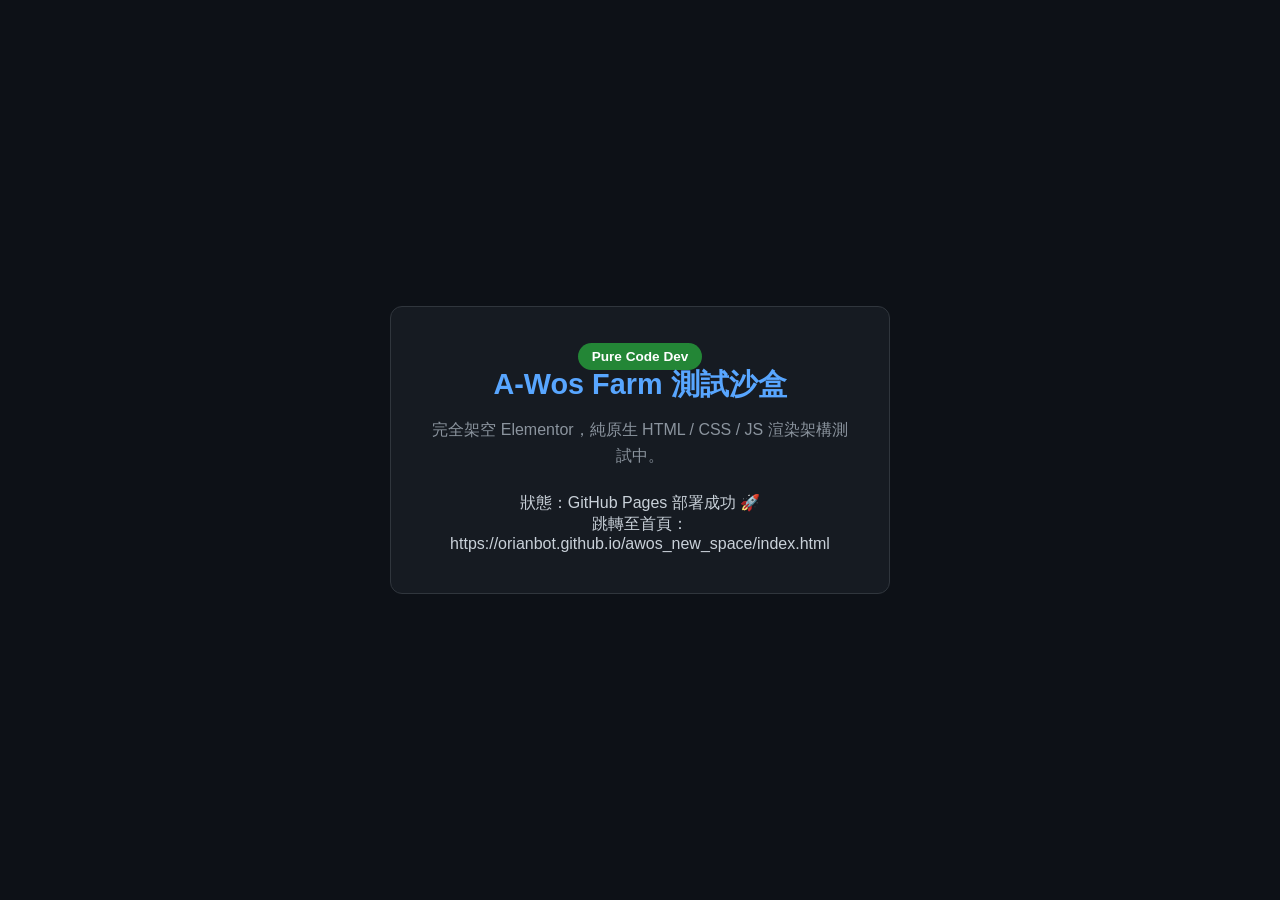
==== index.html @ 858493e4 "新增index連結" ====
<!DOCTYPE html>
<html lang="zh-TW">
<head>
  <meta charset="UTF-8">
  <meta name="viewport" content="width=device-width, initial-scale=1.0">
  <title>A-Wos Farm | Prototype Lab</title>
  <style>
    * { margin: 0; padding: 0; box-sizing: border-box; font-family: -apple-system, BlinkMacSystemFont, "Segoe UI", Roboto, sans-serif; }
    body { background-color: #0d1117; color: #c9d1d9; display: flex; justify-content: center; align-items: center; min-height: 100vh; }
    .card { background: #161b22; border: 1px solid #30363d; border-radius: 12px; padding: 40px; text-align: center; max-width: 500px; }
    h1 { color: #58a6ff; margin-bottom: 12px; font-size: 1.8rem; }
    p { line-height: 1.6; color: #8b949e; margin-bottom: 24px; }
    .badge { background: #238636; color: white; padding: 6px 14px; border-radius: 20px; font-size: 0.85rem; font-weight: bold; }
  </style>
</head>
<body>
  <div class="card">
    <span class="badge">Pure Code Dev</span>
    <h1>A-Wos Farm 測試沙盒</h1>
    <p>完全架空 Elementor，純原生 HTML / CSS / JS 渲染架構測試中。</p>
    <div id="status">狀態：GitHub Pages 部署成功 🚀</div>
    <div>跳轉至首頁：https://orianbot.github.io/awos_new_space/index.html</div>
  </div>
</body>
</html>
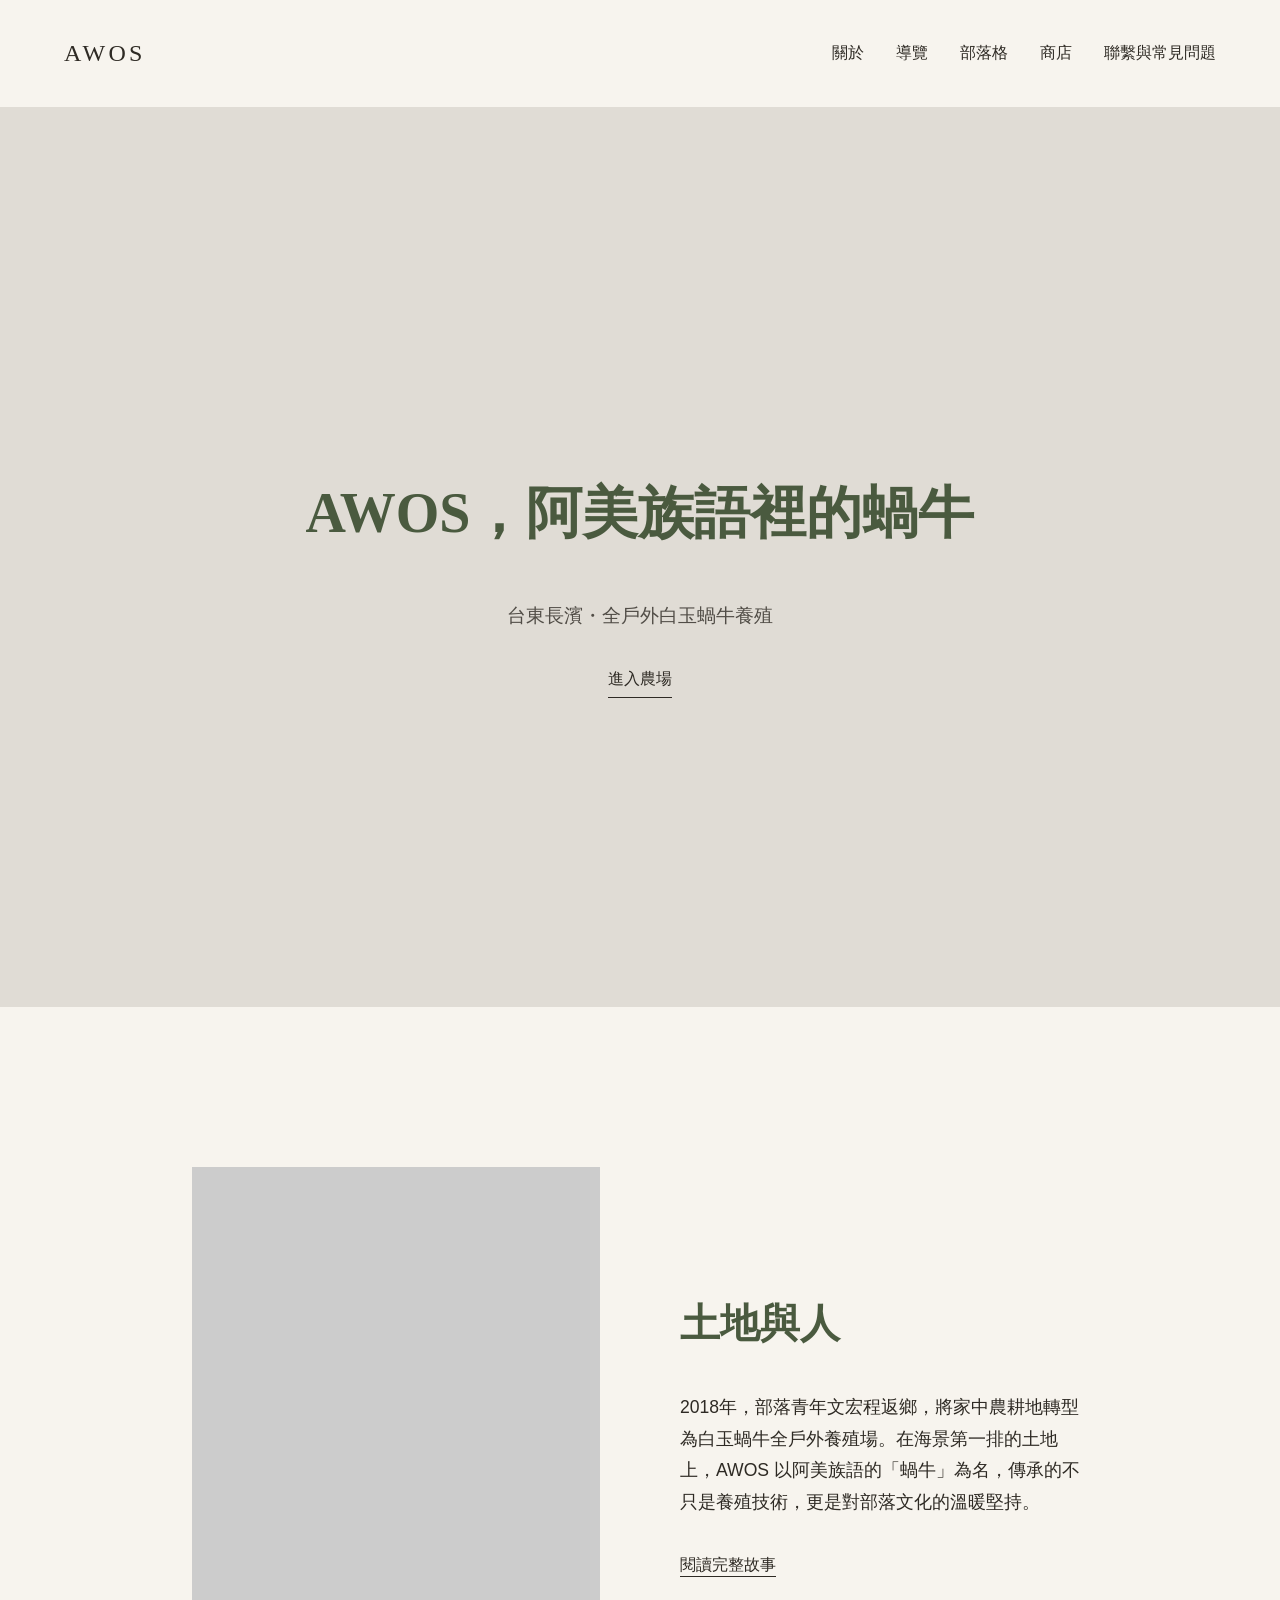
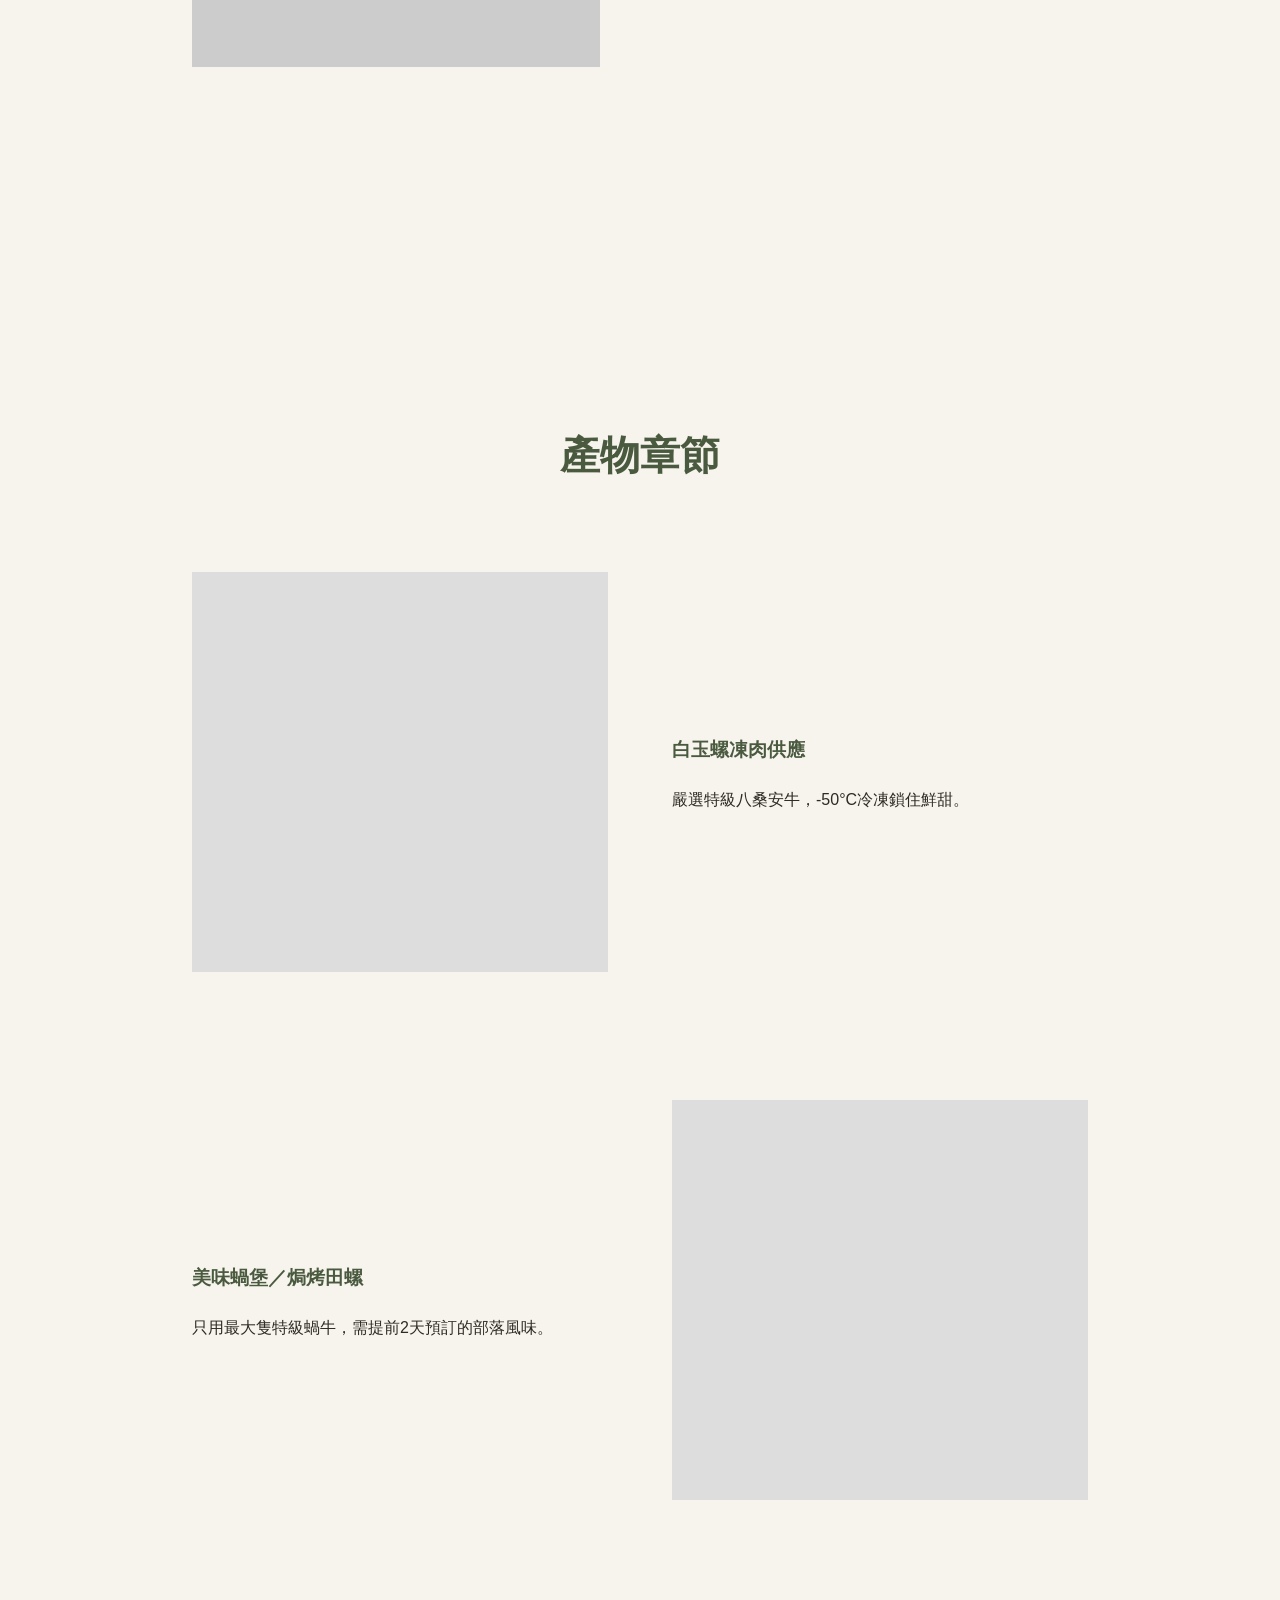
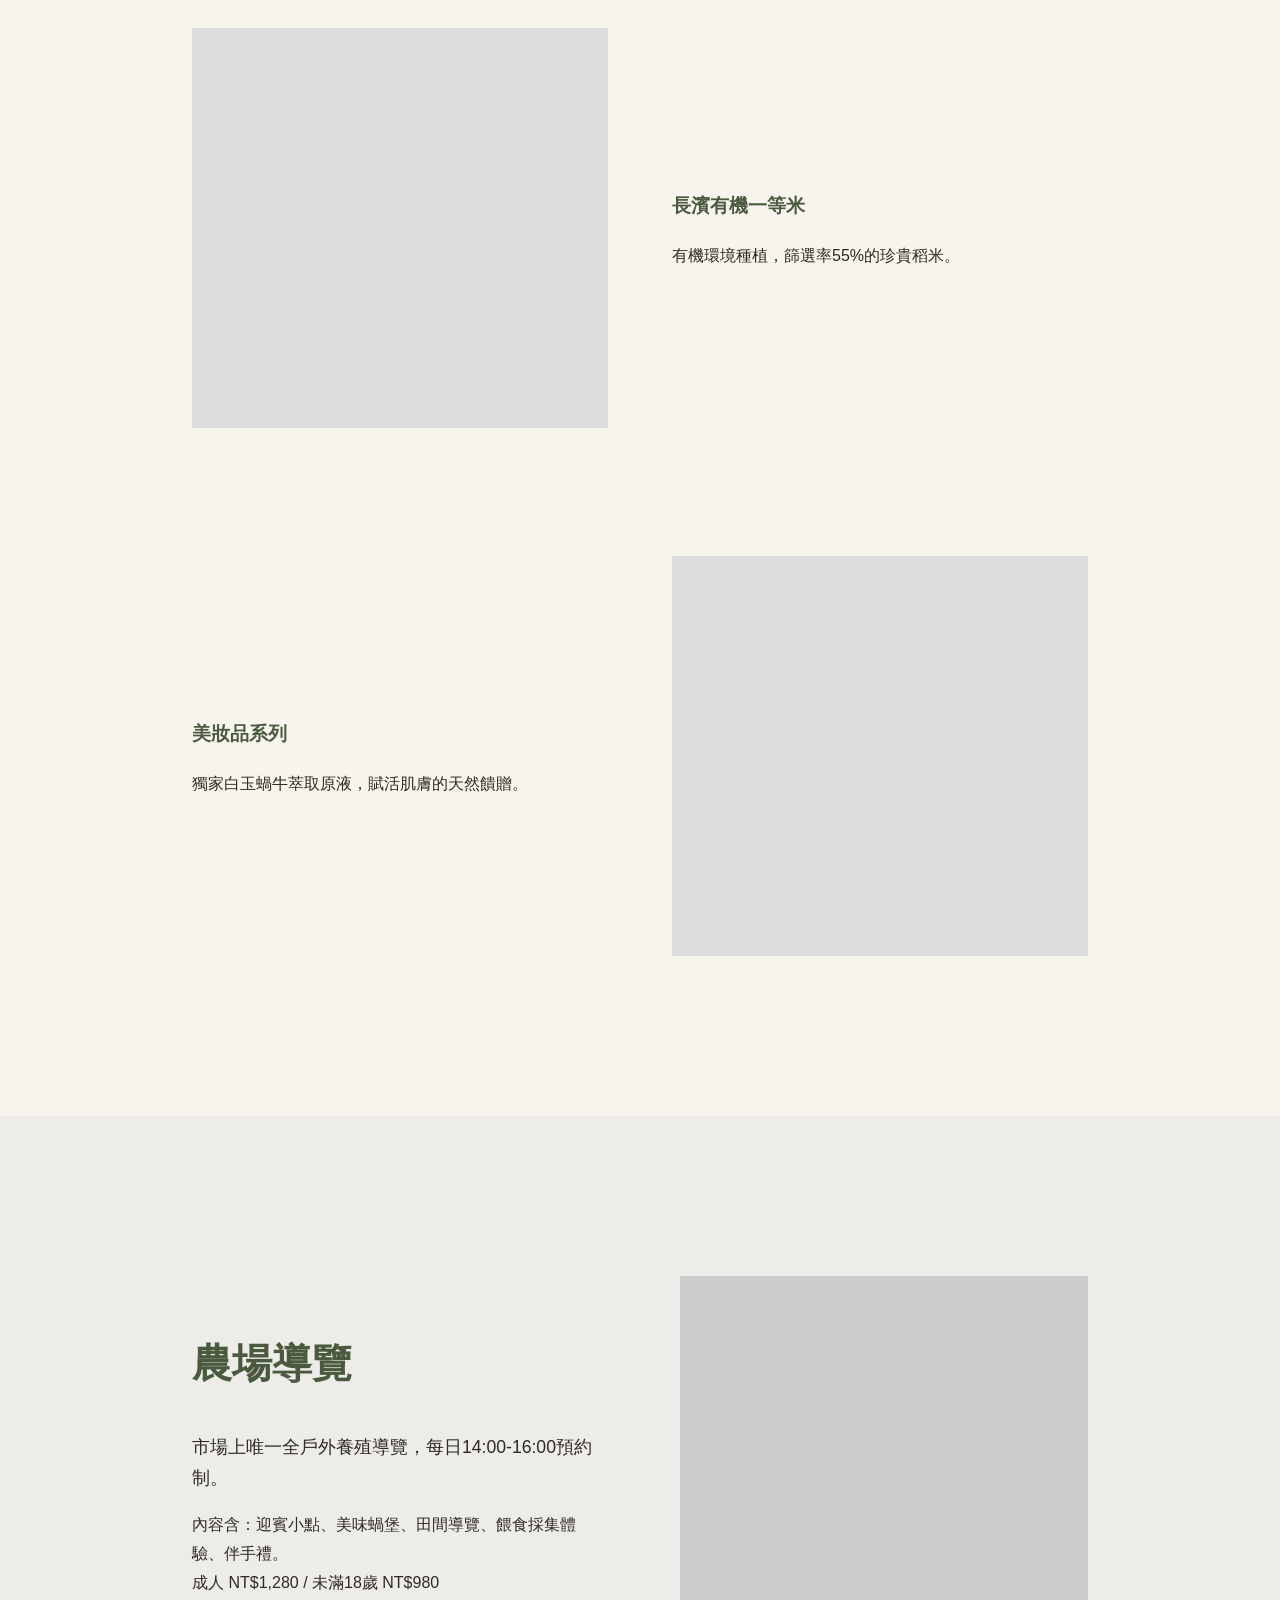
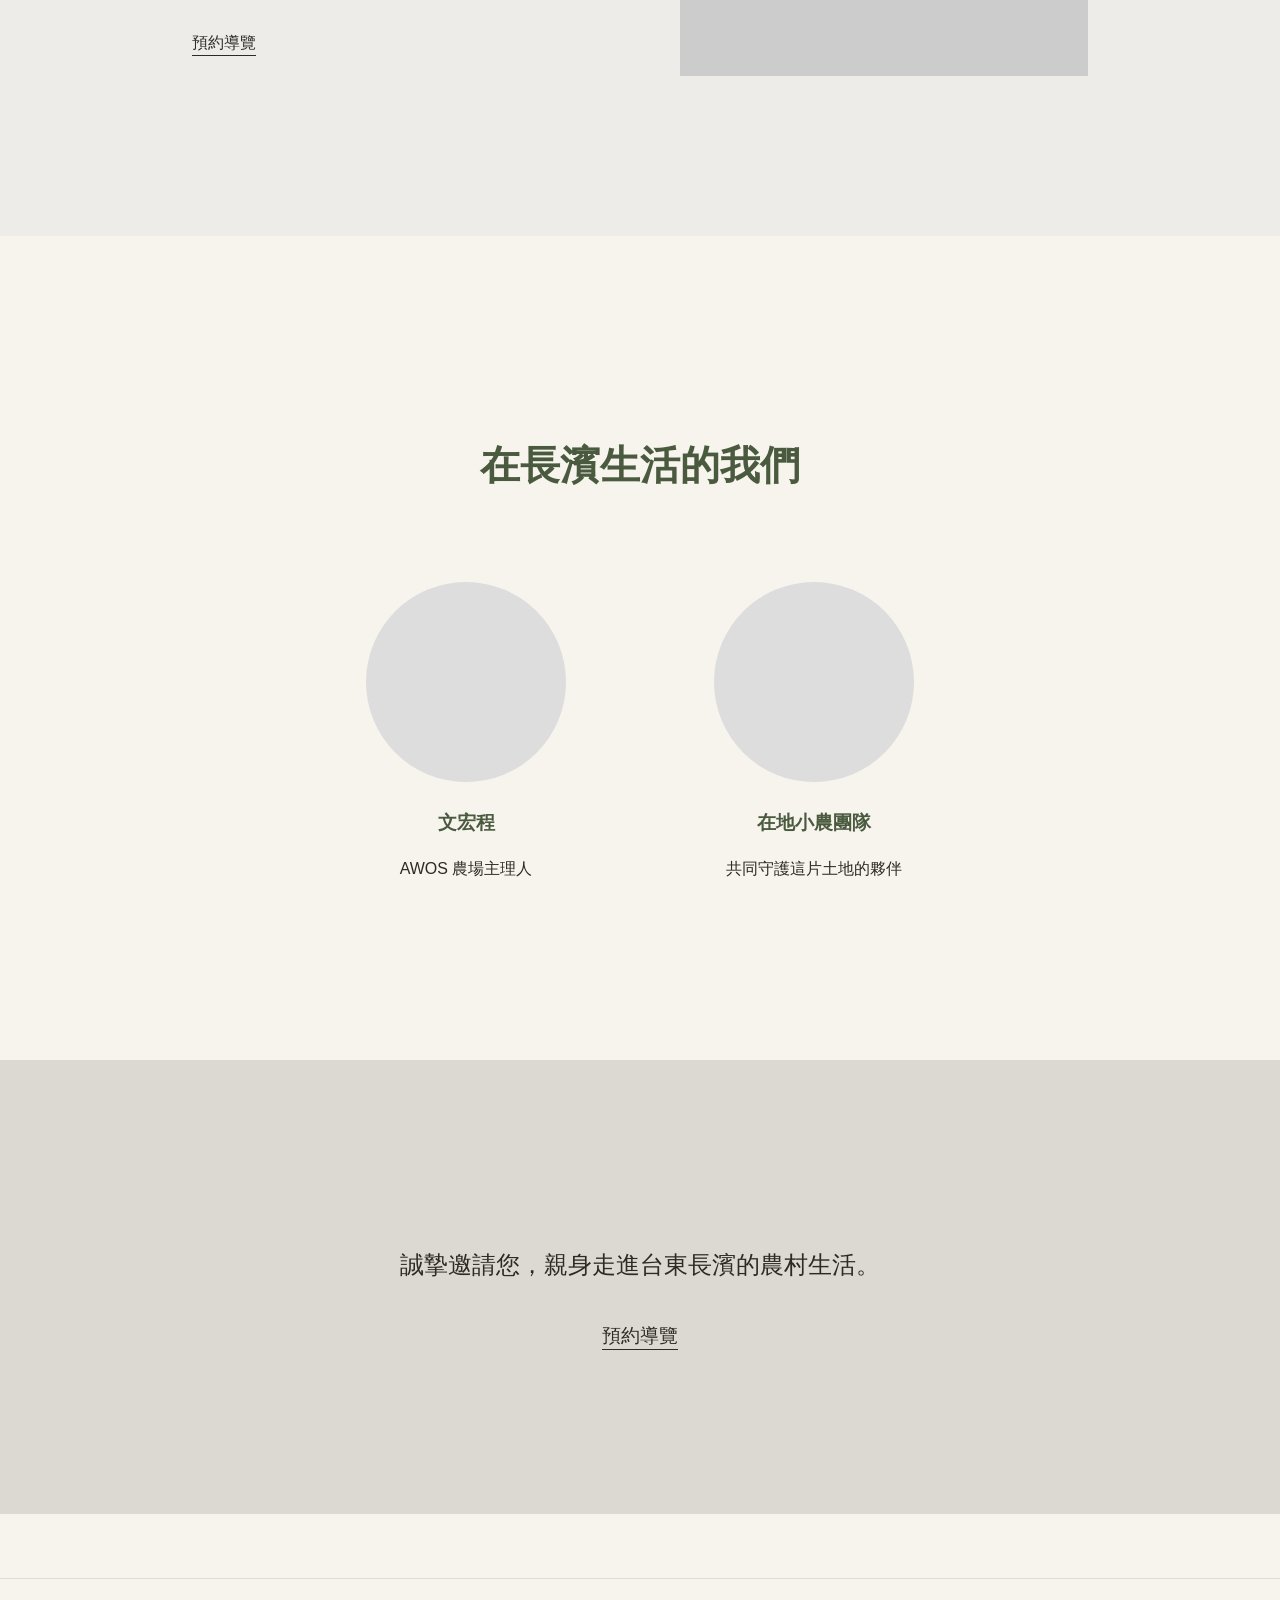
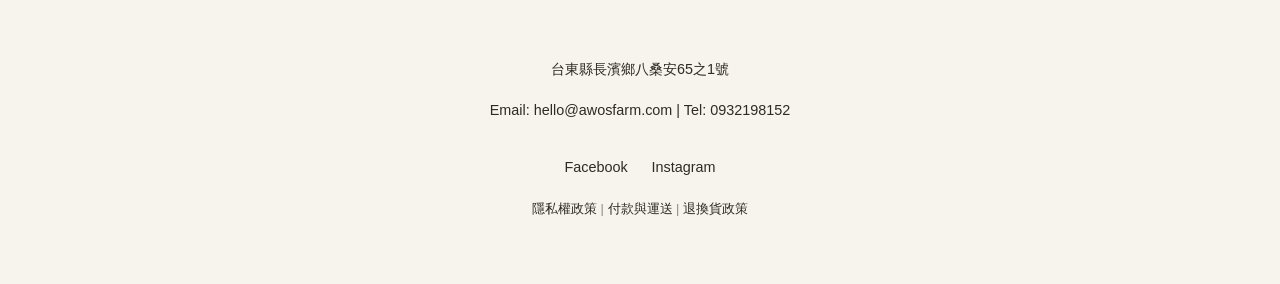
==== commit c7975e81: "大更衣" ====
--- a/index.html
+++ b/index.html
@@ -1,25 +1,34 @@
 <!DOCTYPE html>
-<html lang="zh-TW">
+<html lang="zh-Hant">
 <head>
-  <meta charset="UTF-8">
-  <meta name="viewport" content="width=device-width, initial-scale=1.0">
-  <title>A-Wos Farm | Prototype Lab</title>
-  <style>
-    * { margin: 0; padding: 0; box-sizing: border-box; font-family: -apple-system, BlinkMacSystemFont, "Segoe UI", Roboto, sans-serif; }
-    body { background-color: #0d1117; color: #c9d1d9; display: flex; justify-content: center; align-items: center; min-height: 100vh; }
-    .card { background: #161b22; border: 1px solid #30363d; border-radius: 12px; padding: 40px; text-align: center; max-width: 500px; }
-    h1 { color: #58a6ff; margin-bottom: 12px; font-size: 1.8rem; }
-    p { line-height: 1.6; color: #8b949e; margin-bottom: 24px; }
-    .badge { background: #238636; color: white; padding: 6px 14px; border-radius: 20px; font-size: 0.85rem; font-weight: bold; }
-  </style>
+    <meta charset="UTF-8">
+    <title>AWOS 農場</title>
+    <link rel="stylesheet" href="css/design-tokens.css">
 </head>
 <body>
-  <div class="card">
-    <span class="badge">Pure Code Dev</span>
-    <h1>A-Wos Farm 測試沙盒</h1>
-    <p>完全架空 Elementor，純原生 HTML / CSS / JS 渲染架構測試中。</p>
-    <div id="status">狀態：GitHub Pages 部署成功 🚀</div>
-    <div>跳轉至首頁：https://orianbot.github.io/awos_new_space/index.html</div>
-  </div>
+    <div id="header-placeholder"></div>
+    
+    <main id="main">
+        <div id="hero-placeholder"></div>
+        <div id="story-placeholder"></div>
+        <div id="products-placeholder"></div>
+        <div id="tour-placeholder"></div>
+        <div id="team-placeholder"></div>
+        <div id="cta-placeholder"></div>
+    </main>
+
+    <div id="footer-placeholder"></div>
+
+    <script>
+        // 模擬元件載入 (實際開發可用 AJAX 或框架元件化)
+        fetch('components/header.html').then(r => r.text()).then(d => document.getElementById('header-placeholder').innerHTML = d);
+        fetch('sections/hero.html').then(r => r.text()).then(d => document.getElementById('hero-placeholder').innerHTML = d);
+        fetch('sections/story.html').then(r => r.text()).then(d => document.getElementById('story-placeholder').innerHTML = d);
+        fetch('sections/products.html').then(r => r.text()).then(d => document.getElementById('products-placeholder').innerHTML = d);
+        fetch('sections/tour.html').then(r => r.text()).then(d => document.getElementById('tour-placeholder').innerHTML = d);
+        fetch('sections/team.html').then(r => r.text()).then(d => document.getElementById('team-placeholder').innerHTML = d);
+        fetch('sections/cta.html').then(r => r.text()).then(d => document.getElementById('cta-placeholder').innerHTML = d);
+        fetch('components/footer.html').then(r => r.text()).then(d => document.getElementById('footer-placeholder').innerHTML = d);
+    </script>
 </body>
-</html>+</html>
--- a/css/design-tokens.css
+++ b/css/design-tokens.css
@@ -0,0 +1,36 @@
+:root {
+    /* 色彩系統 */
+    --color-primary: #4A5A3F;     /* 田野綠 */
+    --color-secondary: #C9A876;   /* 暖沙棕 */
+    --color-accent: #C97C4D;     /* 陶土橘 */
+    --bg-main: #F7F4EE;         /* 米白 */
+    --text-main: #2E2A24;        /* 深灰棕 */
+    
+    /* 字體設定 */
+    --font-heading: 'Noto Serif TC', serif;
+    --font-body: 'Noto Sans TC', sans-serif;
+}
+
+body {
+    background-color: var(--bg-main);
+    color: var(--text-main);
+    font-family: var(--font-body);
+    line-height: 1.8;
+    margin: 0;
+    padding: 0;
+}
+
+h1, h2, h3 {
+    font-family: var(--font-heading);
+    color: var(--color-primary);
+}
+
+a {
+    text-decoration: none;
+    color: var(--text-main);
+    transition: color 0.3s ease;
+}
+
+a:hover {
+    color: var(--color-accent);
+}
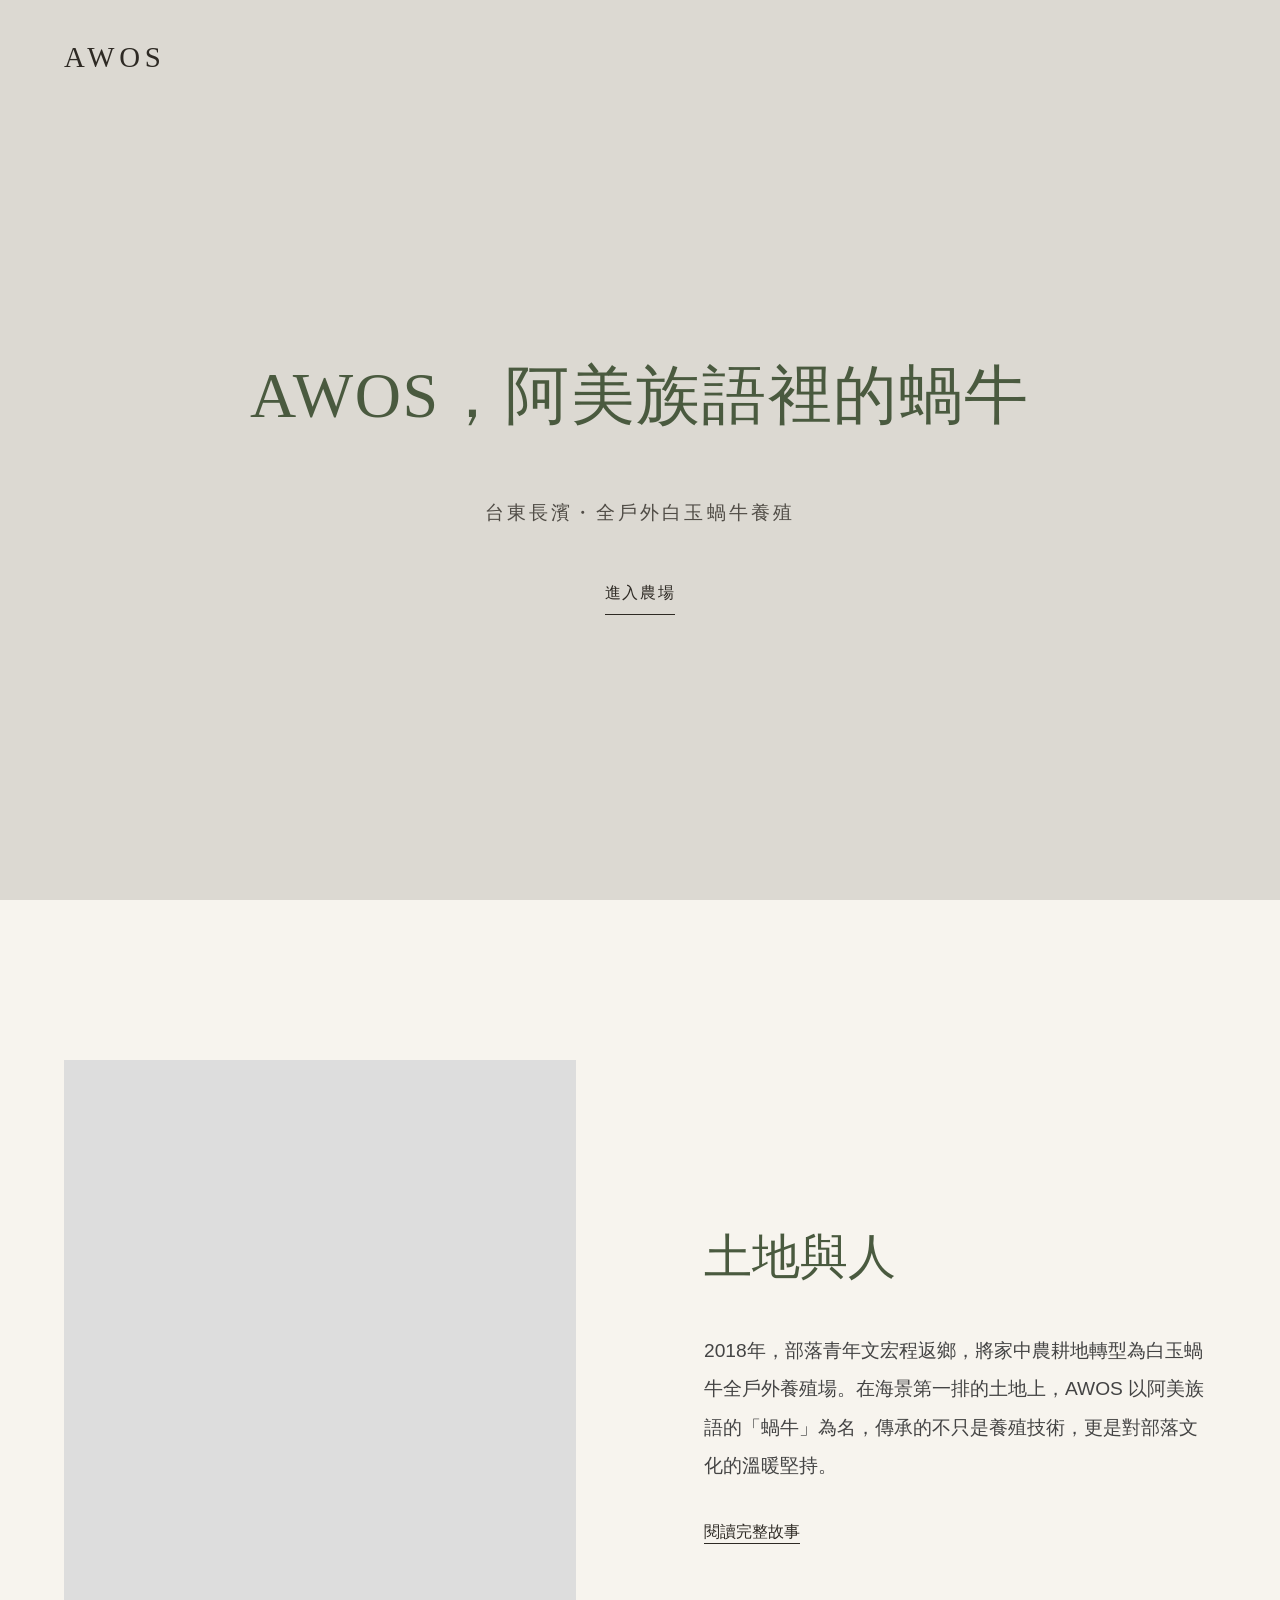
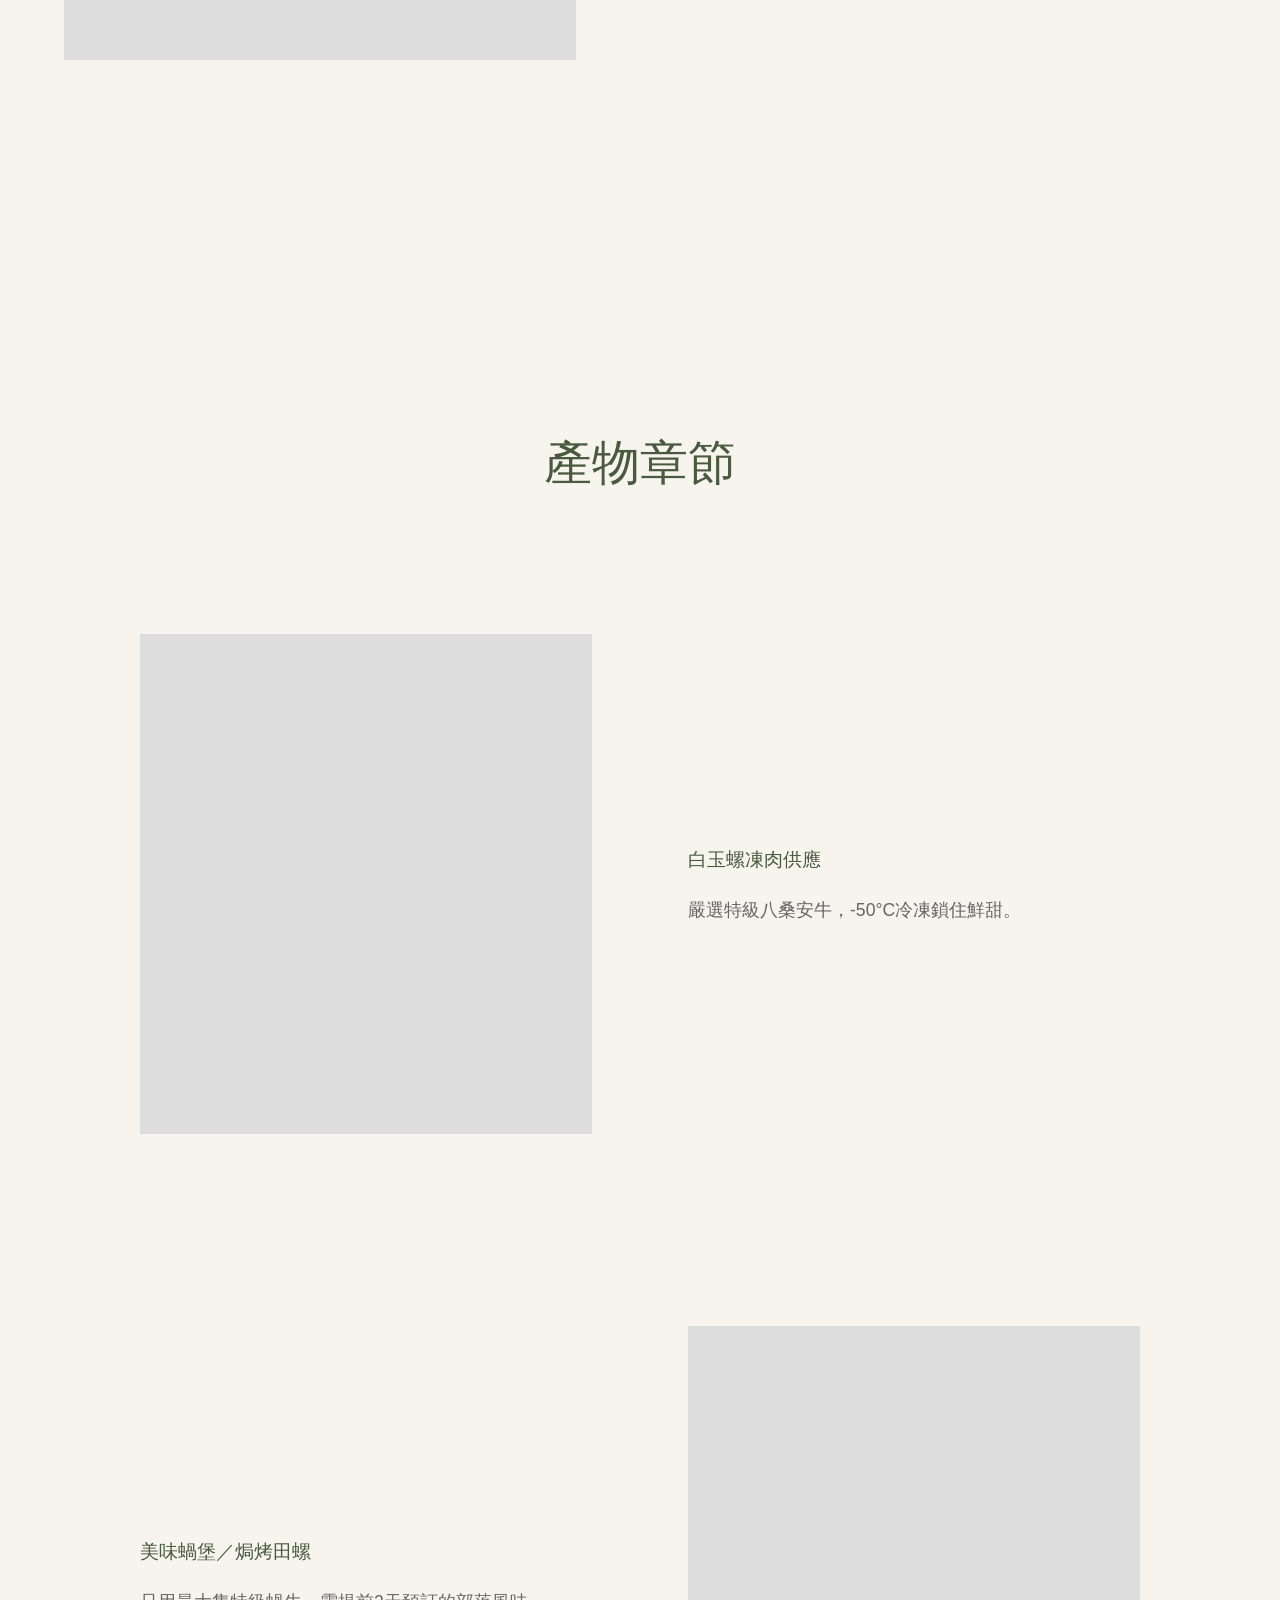
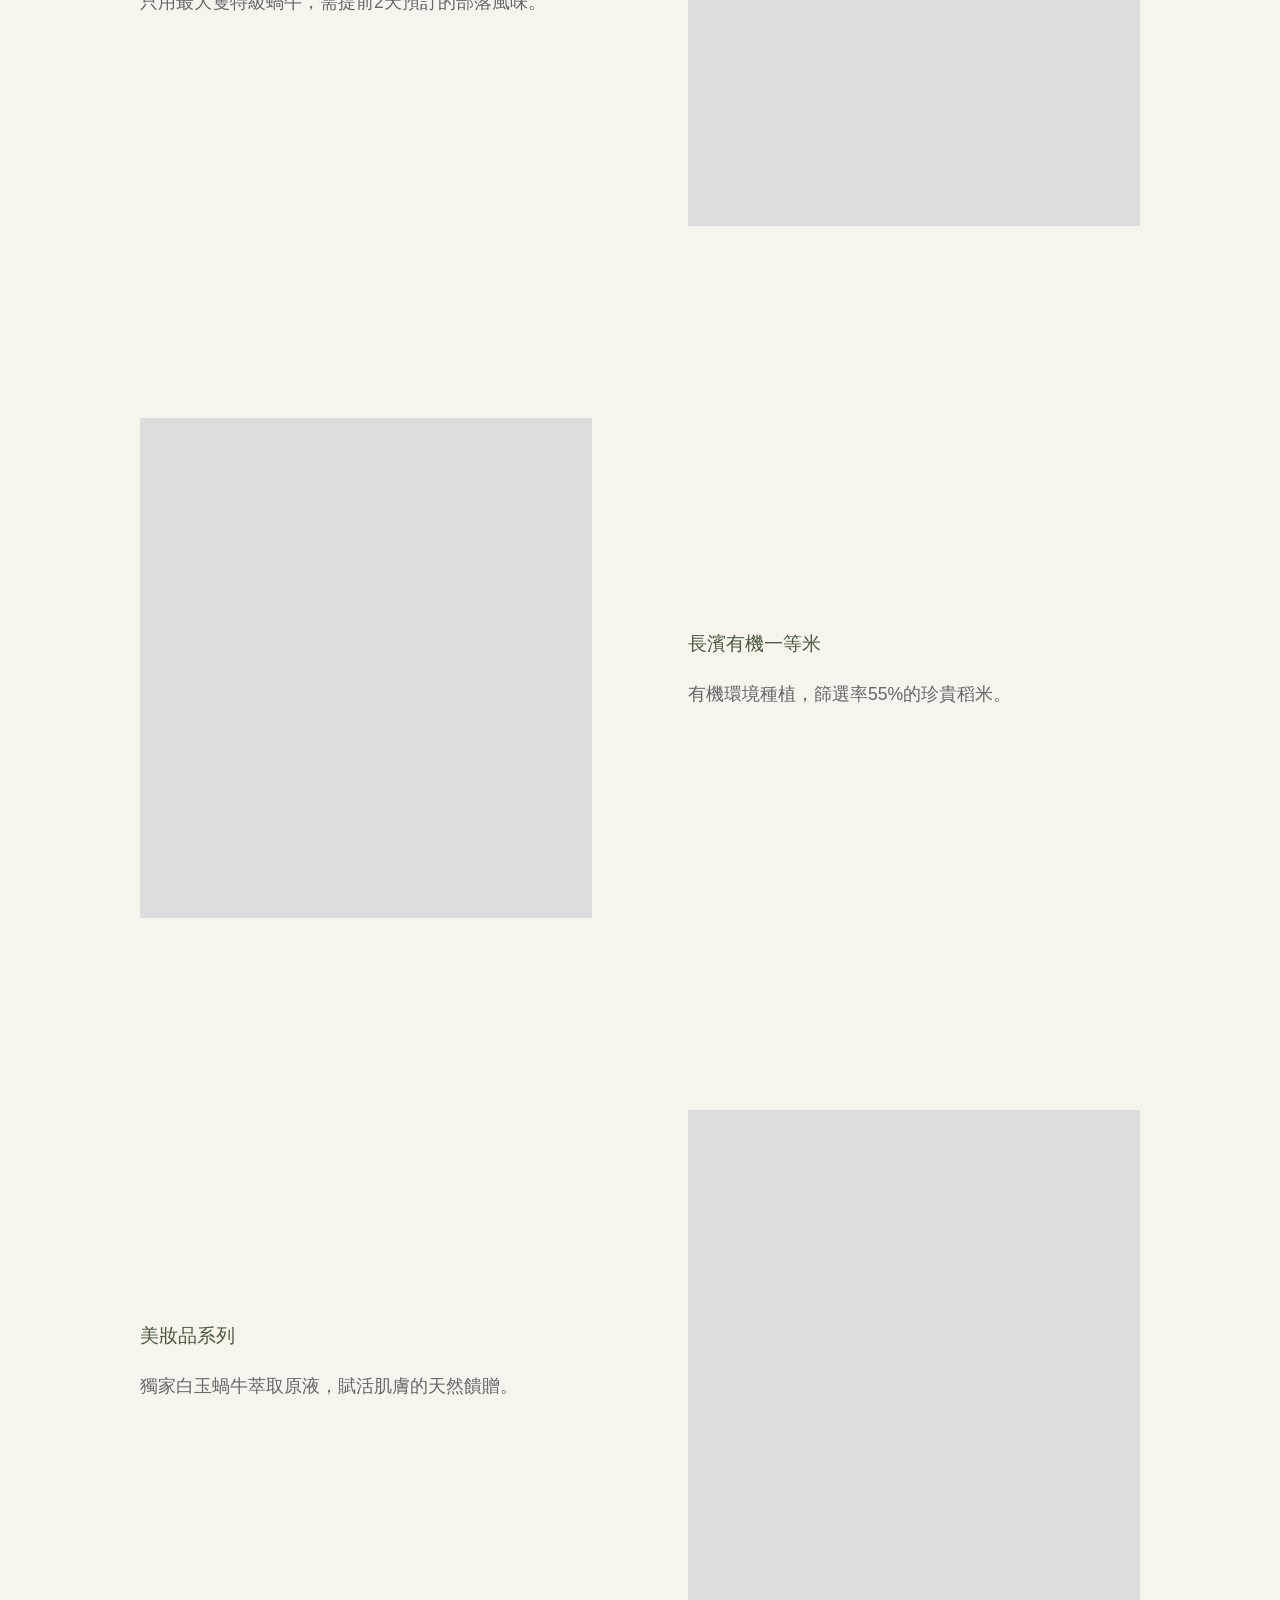
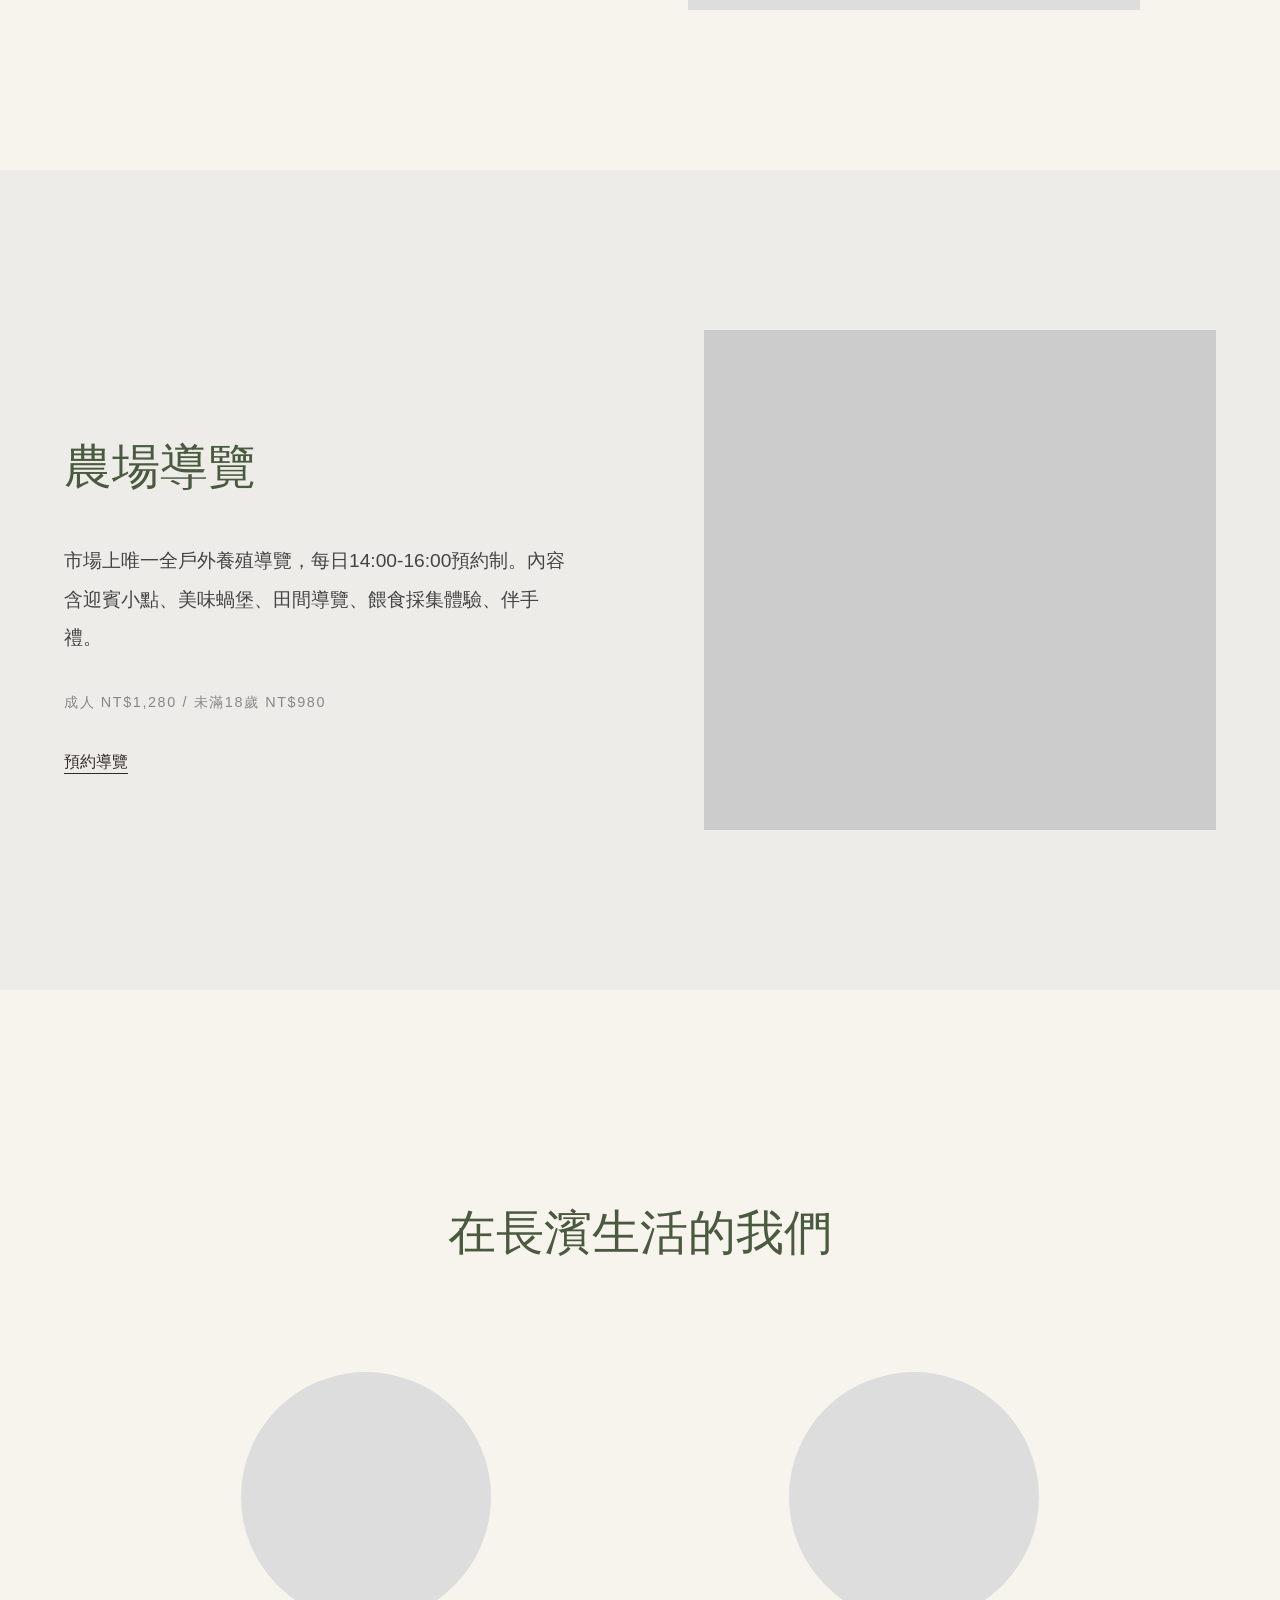
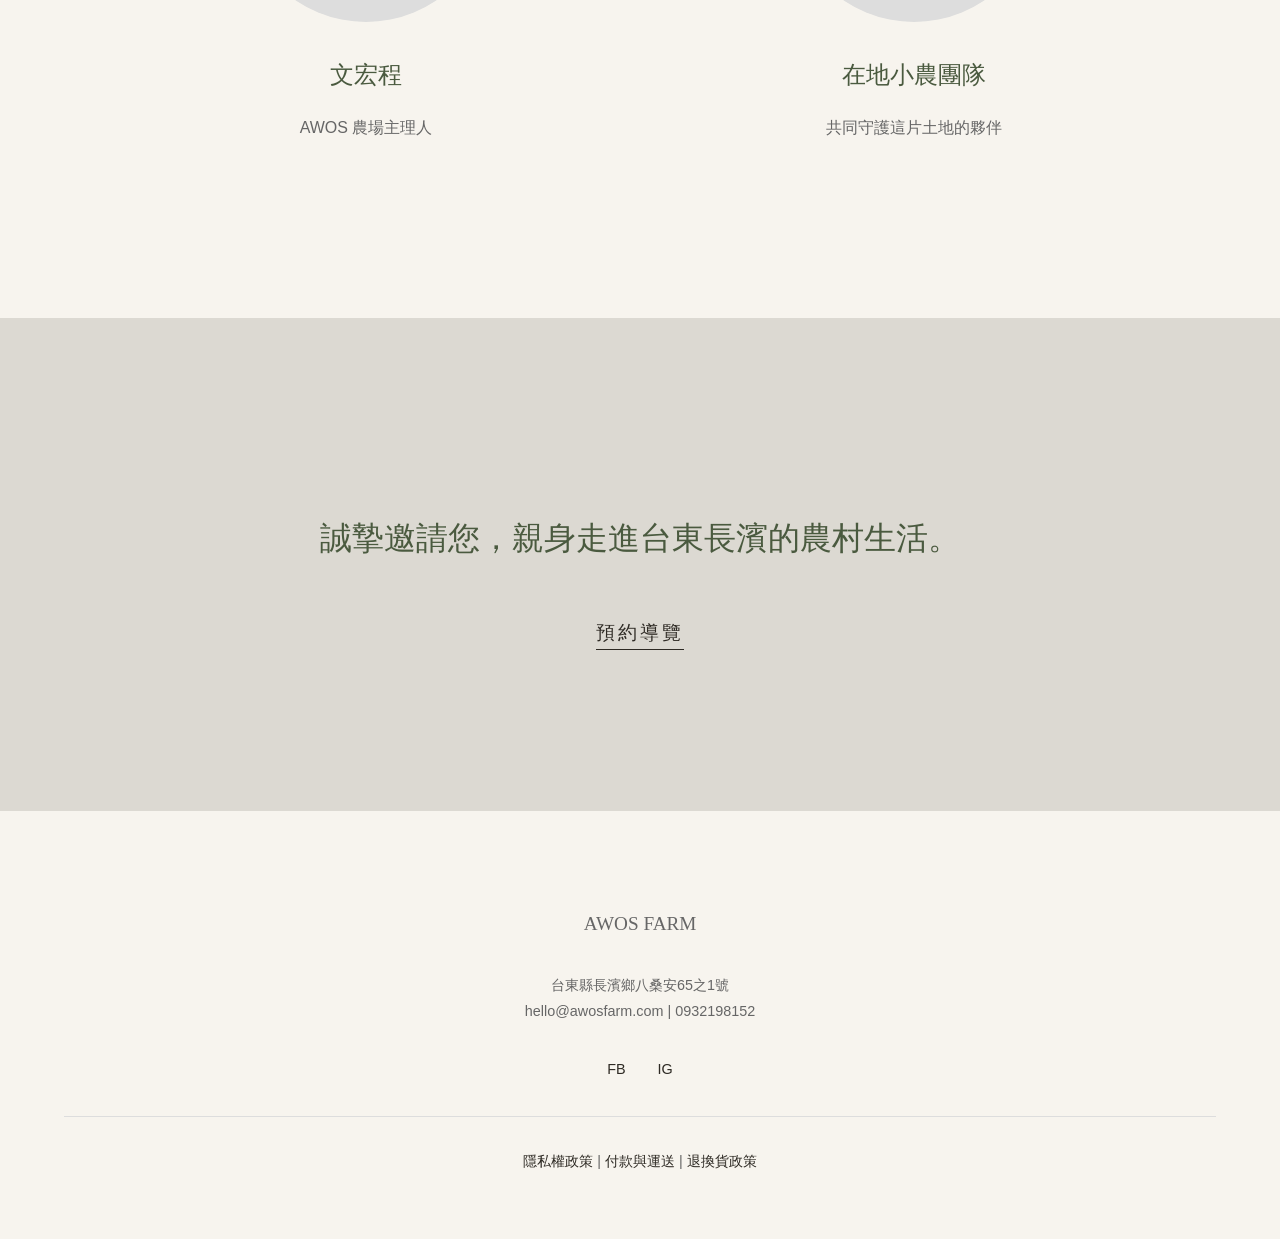
==== commit 35b24588: "new one tomosliaw" ====
--- a/index.html
+++ b/index.html
@@ -2,7 +2,7 @@
 <html lang="zh-Hant">
 <head>
     <meta charset="UTF-8">
-    <title>AWOS 農場</title>
+    <title>AWOS 農場 | 米其林式的質樸農村體驗</title>
     <link rel="stylesheet" href="css/design-tokens.css">
 </head>
 <body>
@@ -20,15 +20,40 @@
     <div id="footer-placeholder"></div>
 
     <script>
-        // 模擬元件載入 (實際開發可用 AJAX 或框架元件化)
-        fetch('components/header.html').then(r => r.text()).then(d => document.getElementById('header-placeholder').innerHTML = d);
-        fetch('sections/hero.html').then(r => r.text()).then(d => document.getElementById('hero-placeholder').innerHTML = d);
-        fetch('sections/story.html').then(r => r.text()).then(d => document.getElementById('story-placeholder').innerHTML = d);
-        fetch('sections/products.html').then(r => r.text()).then(d => document.getElementById('products-placeholder').innerHTML = d);
-        fetch('sections/tour.html').then(r => r.text()).then(d => document.getElementById('tour-placeholder').innerHTML = d);
-        fetch('sections/team.html').then(r => r.text()).then(d => document.getElementById('team-placeholder').innerHTML = d);
-        fetch('sections/cta.html').then(r => r.text()).then(d => document.getElementById('cta-placeholder').innerHTML = d);
-        fetch('components/footer.html').then(r => r.text()).then(d => document.getElementById('footer-placeholder').innerHTML = d);
+        // 載入組件
+        const loadComponent = (id, path) => {
+            fetch(path)
+                .then(r => r.text())
+                .then(d => {
+                    document.getElementById(id).innerHTML = d;
+                    // 初始化選單互動
+                    if(id === 'header-placeholder') initMenu();
+                });
+        };
+
+        const initMenu = () => {
+            const trigger = document.getElementById('menu-trigger');
+            const menu = document.getElementById('full-menu');
+            const close = document.getElementById('close-menu');
+            
+            trigger.addEventListener('click', () => {
+                menu.style.display = 'flex';
+                setTimeout(() => menu.style.opacity = '1', 10);
+            });
+            close.addEventListener('click', () => {
+                menu.style.opacity = '0';
+                setTimeout(() => menu.style.display = 'none', 500);
+            });
+        };
+
+        loadComponent('header-placeholder', 'components/header.html');
+        loadComponent('hero-placeholder', 'sections/hero.html');
+        loadComponent('story-placeholder', 'sections/story.html');
+        loadComponent('products-placeholder', 'sections/products.html');
+        loadComponent('tour-placeholder', 'sections/tour.html');
+        loadComponent('team-placeholder', 'sections/team.html');
+        loadComponent('cta-placeholder', 'sections/cta.html');
+        loadComponent('footer-placeholder', 'components/footer.html');
     </script>
 </body>
 </html>
--- a/css/design-tokens.css
+++ b/css/design-tokens.css
@@ -1,14 +1,16 @@
 :root {
-    /* 色彩系統 */
-    --color-primary: #4A5A3F;     /* 田野綠 */
-    --color-secondary: #C9A876;   /* 暖沙棕 */
-    --color-accent: #C97C4D;     /* 陶土橘 */
-    --bg-main: #F7F4EE;         /* 米白 */
-    --text-main: #2E2A24;        /* 深灰棕 */
+    --color-primary: #4A5A3F;
+    --color-secondary: #C9A876;
+    --color-accent: #C97C4D;
+    --bg-main: #F7F4EE;
+    --text-main: #2E2A24;
     
-    /* 字體設定 */
+    /* 字體 */
     --font-heading: 'Noto Serif TC', serif;
     --font-body: 'Noto Sans TC', sans-serif;
+    
+    /* 間距與動畫 */
+    --transition-base: all 0.5s cubic-bezier(0.165, 0.84, 0.44, 1);
 }
 
 body {
@@ -20,17 +22,22 @@
     padding: 0;
 }
 
+/* 確保所有標題不使用粗黑體 */
 h1, h2, h3 {
     font-family: var(--font-heading);
     color: var(--color-primary);
+    font-weight: 300;
 }
 
+/* 低調連結樣式 */
 a {
     text-decoration: none;
     color: var(--text-main);
-    transition: color 0.3s ease;
+    border-bottom: 1px solid transparent;
+    transition: var(--transition-base);
 }
 
 a:hover {
+    border-bottom: 1px solid var(--color-accent);
     color: var(--color-accent);
 }
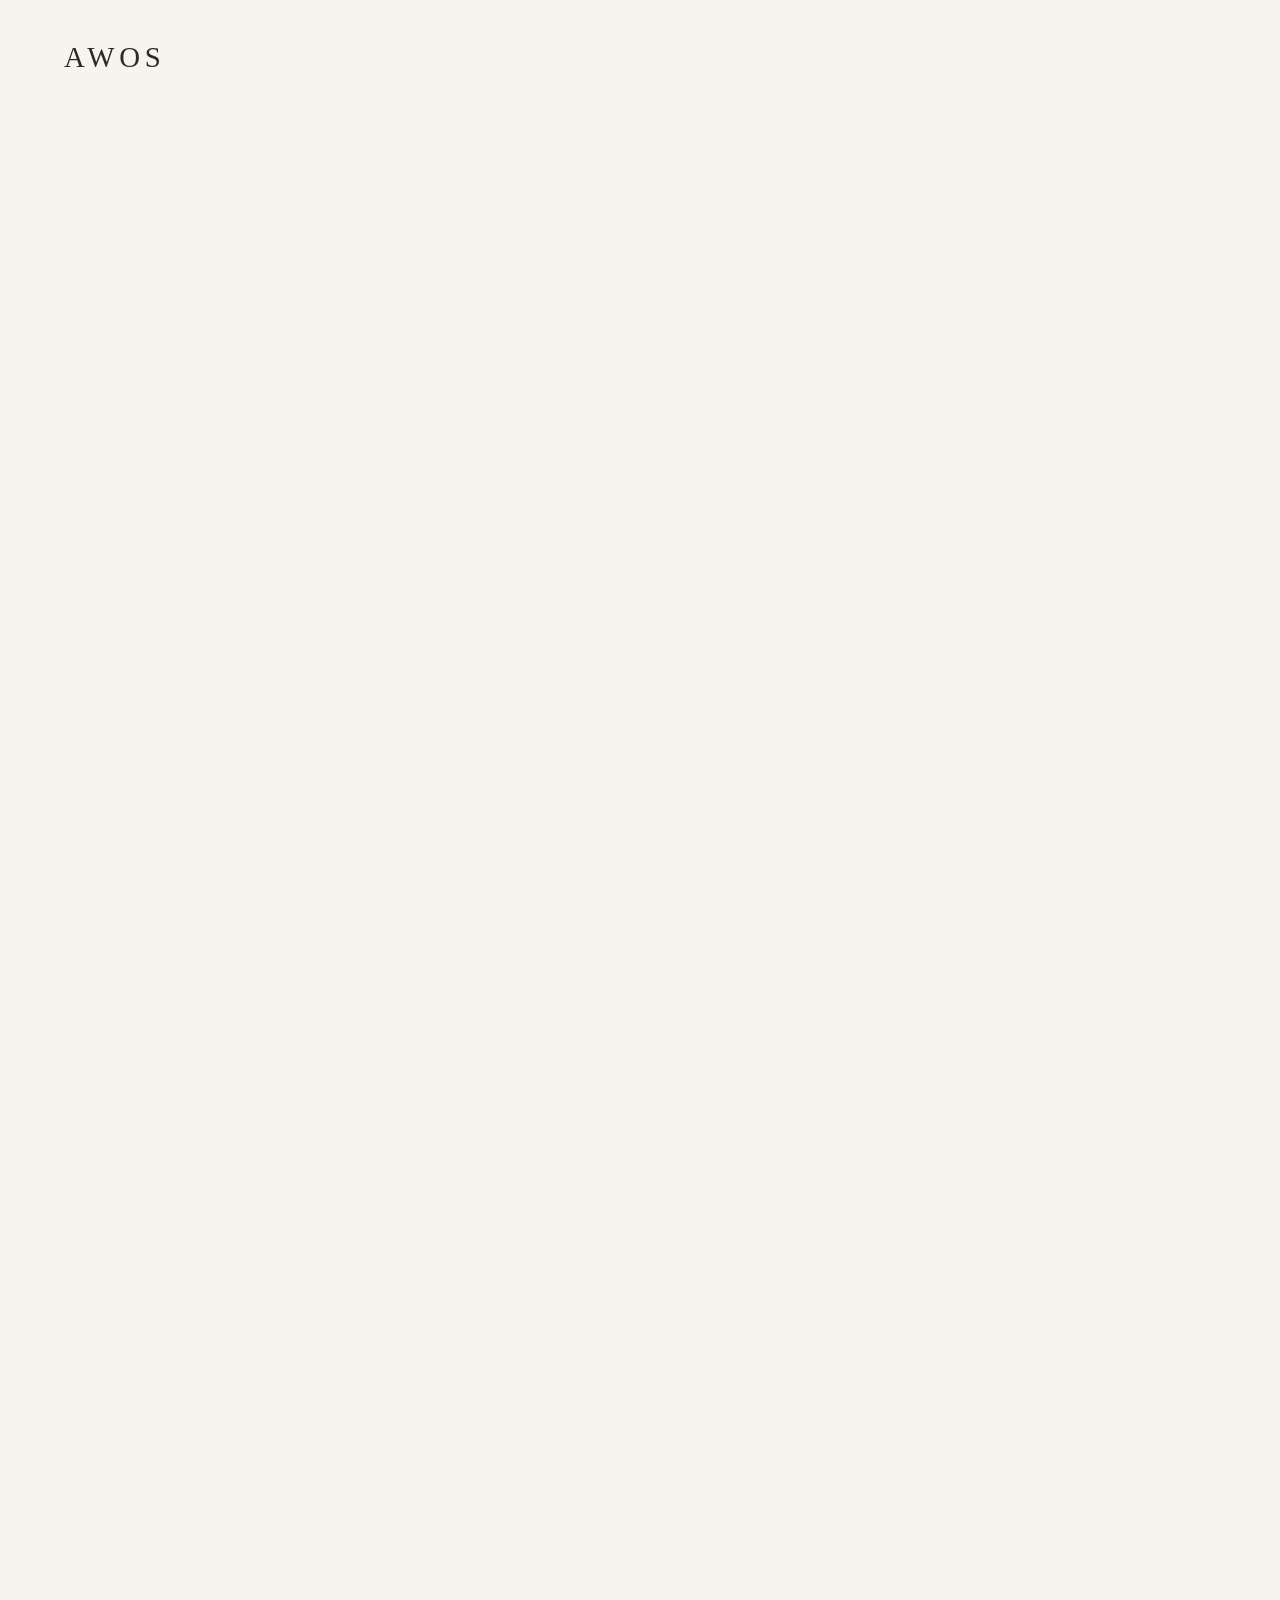
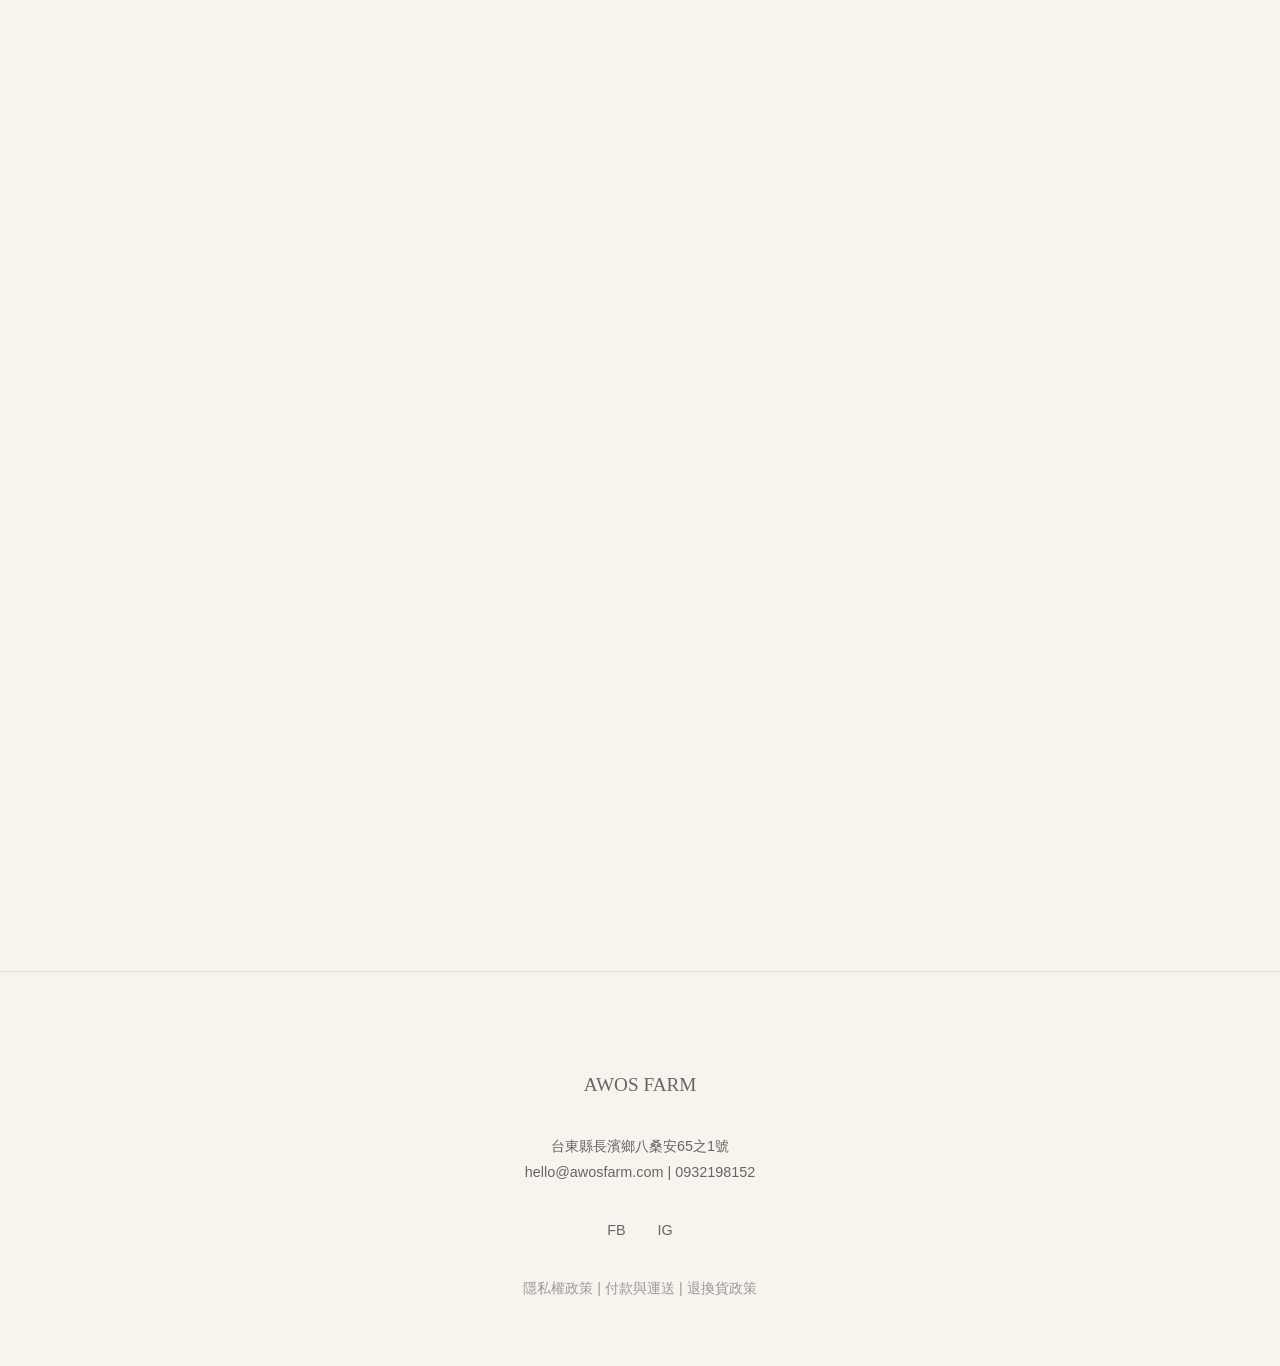
==== commit 87d91974: "3" ====
--- a/index.html
+++ b/index.html
@@ -19,14 +19,15 @@
 
     <div id="footer-placeholder"></div>
 
+    <!-- 載入互動邏輯 -->
+    <script src="js/interactions.js"></script>
+
     <script>
-        // 載入組件
         const loadComponent = (id, path) => {
             fetch(path)
                 .then(r => r.text())
                 .then(d => {
                     document.getElementById(id).innerHTML = d;
-                    // 初始化選單互動
                     if(id === 'header-placeholder') initMenu();
                 });
         };
--- a/css/design-tokens.css
+++ b/css/design-tokens.css
@@ -1,16 +1,17 @@
 :root {
-    --color-primary: #4A5A3F;
-    --color-secondary: #C9A876;
-    --color-accent: #C97C4D;
-    --bg-main: #F7F4EE;
-    --text-main: #2E2A24;
+    --color-primary: #4A5A3F;     /* 田野綠 */
+    --color-secondary: #C9A876;   /* 暖沙棕 */
+    --color-accent: #C97C4D;     /* 陶土橘 */
+    --bg-main: #F7F4EE;         /* 米白 */
+    --text-main: #2E2A24;        /* 深灰棕 */
     
-    /* 字體 */
+    /* 字體設定 */
     --font-heading: 'Noto Serif TC', serif;
     --font-body: 'Noto Sans TC', sans-serif;
     
-    /* 間距與動畫 */
-    --transition-base: all 0.5s cubic-bezier(0.165, 0.84, 0.44, 1);
+    /* 轉場動畫設定 */
+    --transition-slow: all 0.8s cubic-bezier(0.165, 0.84, 0.44, 1);
+    --transition-base: all 0.5s ease-out;
 }
 
 body {
@@ -20,24 +21,57 @@
     line-height: 1.8;
     margin: 0;
     padding: 0;
+    overflow-x: hidden;
 }
 
-/* 確保所有標題不使用粗黑體 */
+/* 標題不使用粗黑體 */
 h1, h2, h3 {
     font-family: var(--font-heading);
     color: var(--color-primary);
     font-weight: 300;
 }
 
-/* 低調連結樣式 */
-a {
+/* 捲動淡入效果 */
+.scroll-reveal {
+    opacity: 0;
+    transform: translateY(30px);
+    transition: var(--transition-slow);
+}
+.scroll-reveal.active {
+    opacity: 1;
+    transform: translateY(0);
+}
+
+/* 圖片 hover 效果 */
+.img-hover {
+    transition: var(--transition-slow);
+}
+.img-hover:hover {
+    transform: scale(1.03);
+}
+
+/* 連結 hover 底線動畫 */
+a.underline-link {
+    position: relative;
     text-decoration: none;
     color: var(--text-main);
-    border-bottom: 1px solid transparent;
+    border-bottom: 1px solid var(--text-main);
+    padding-bottom: 0.2rem;
     transition: var(--transition-base);
 }
-
-a:hover {
-    border-bottom: 1px solid var(--color-accent);
+a.underline-link::after {
+    content: '';
+    position: absolute;
+    bottom: -1px;
+    left: 0;
+    width: 0;
+    height: 1px;
+    background: var(--color-accent);
+    transition: var(--transition-base);
+}
+a.underline-link:hover::after {
+    width: 100%;
+}
+a.underline-link:hover {
     color: var(--color-accent);
 }
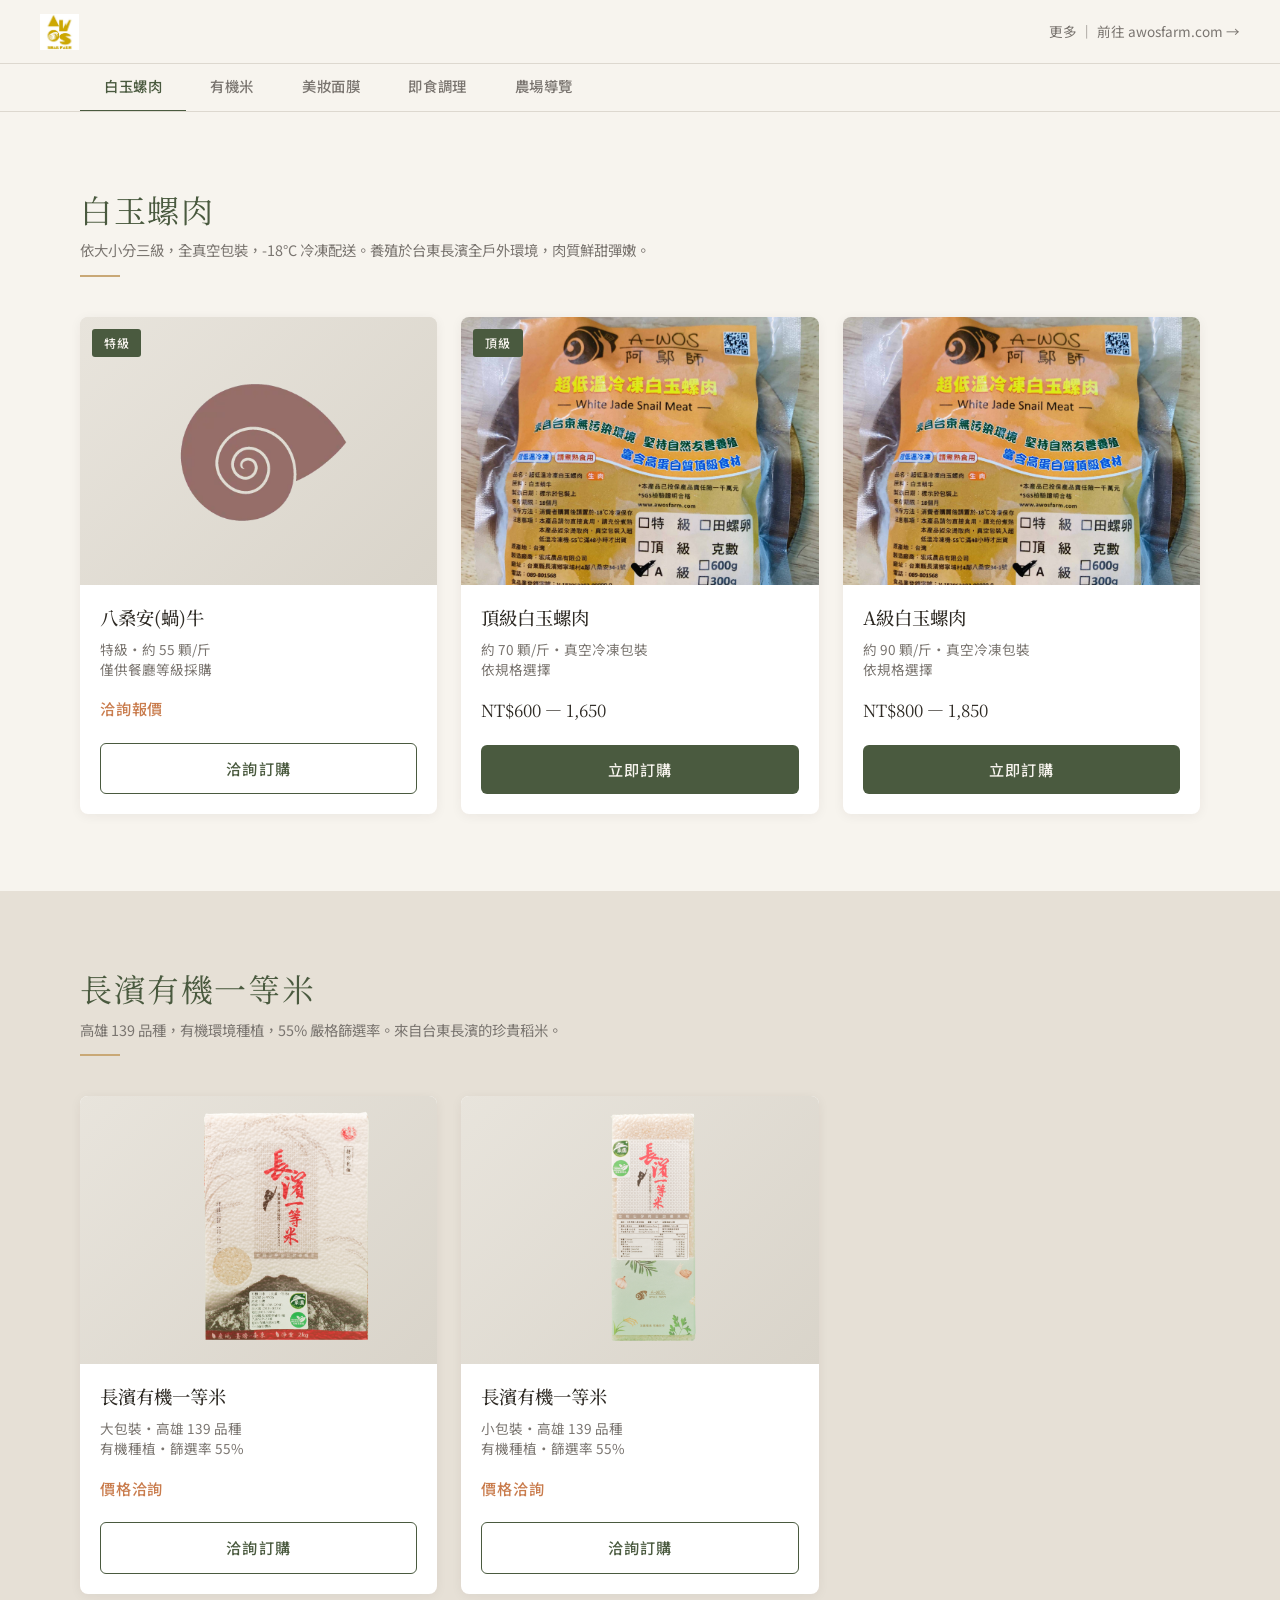
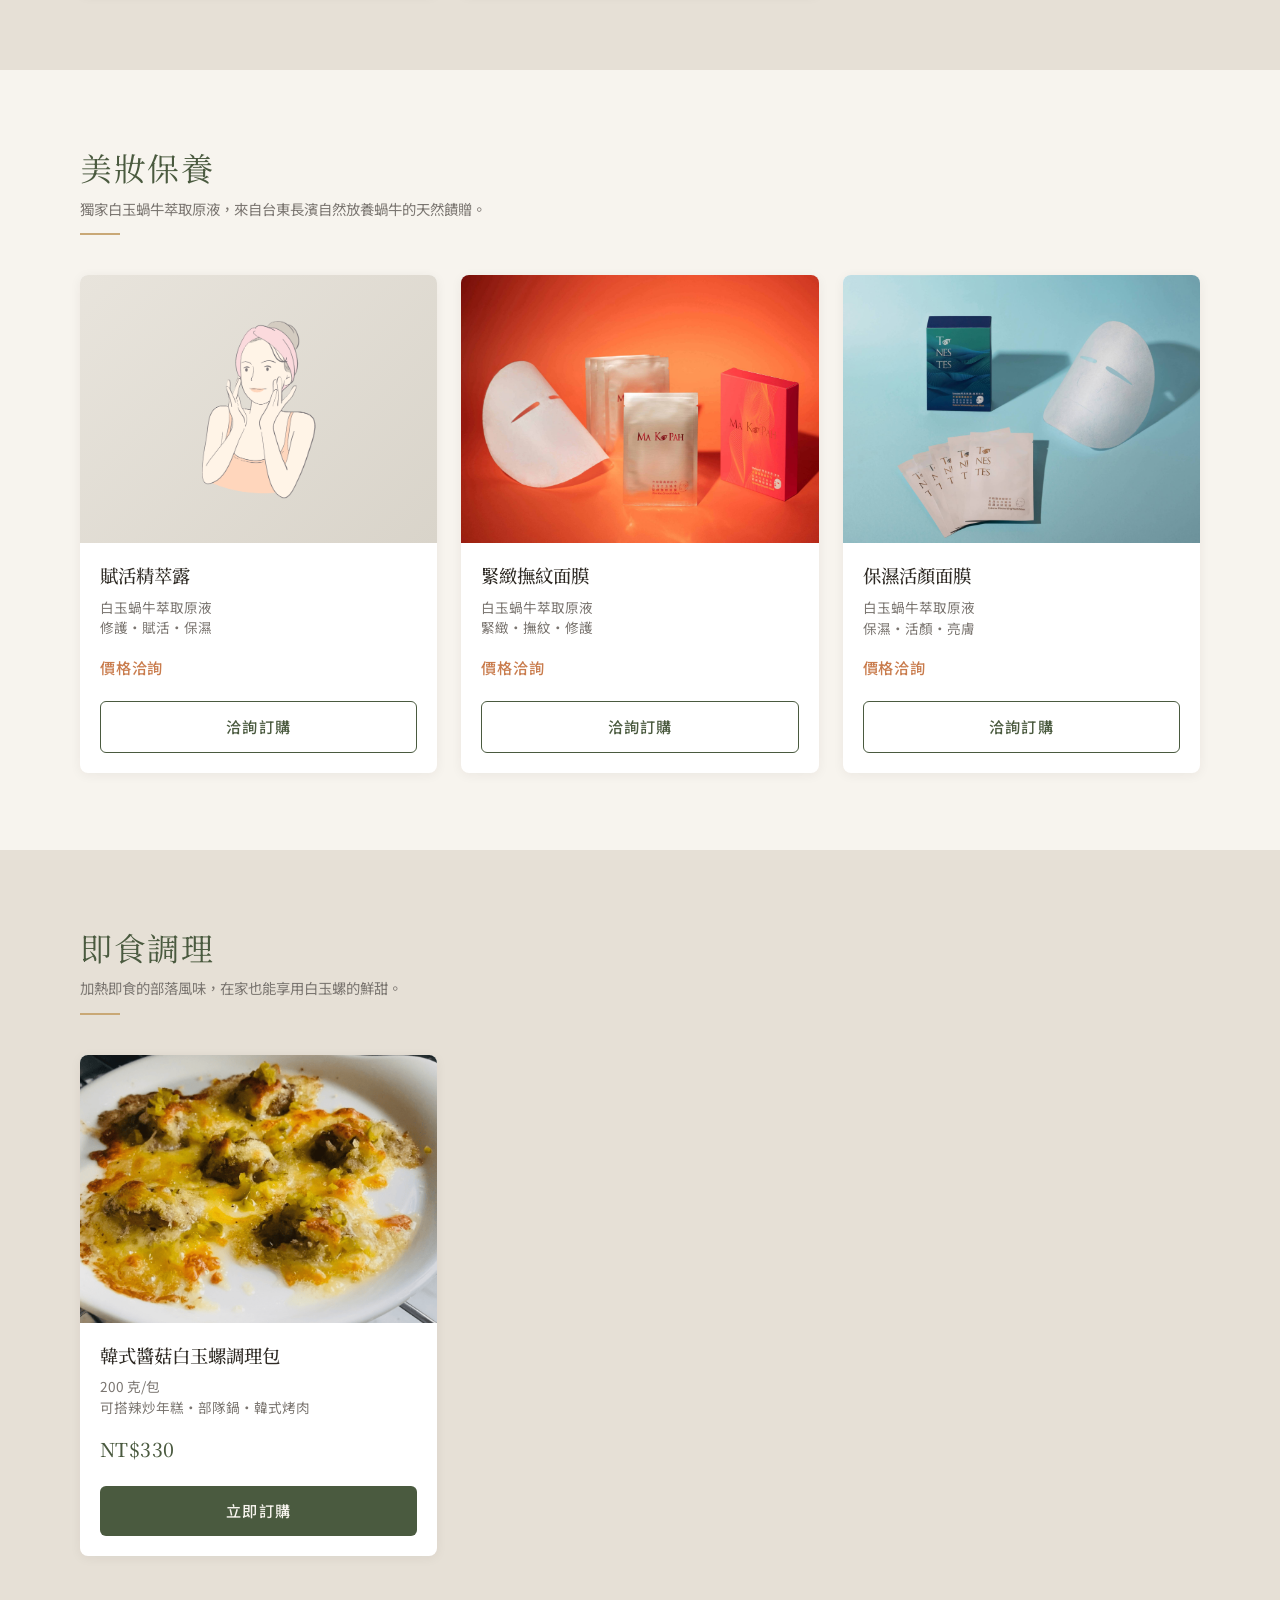
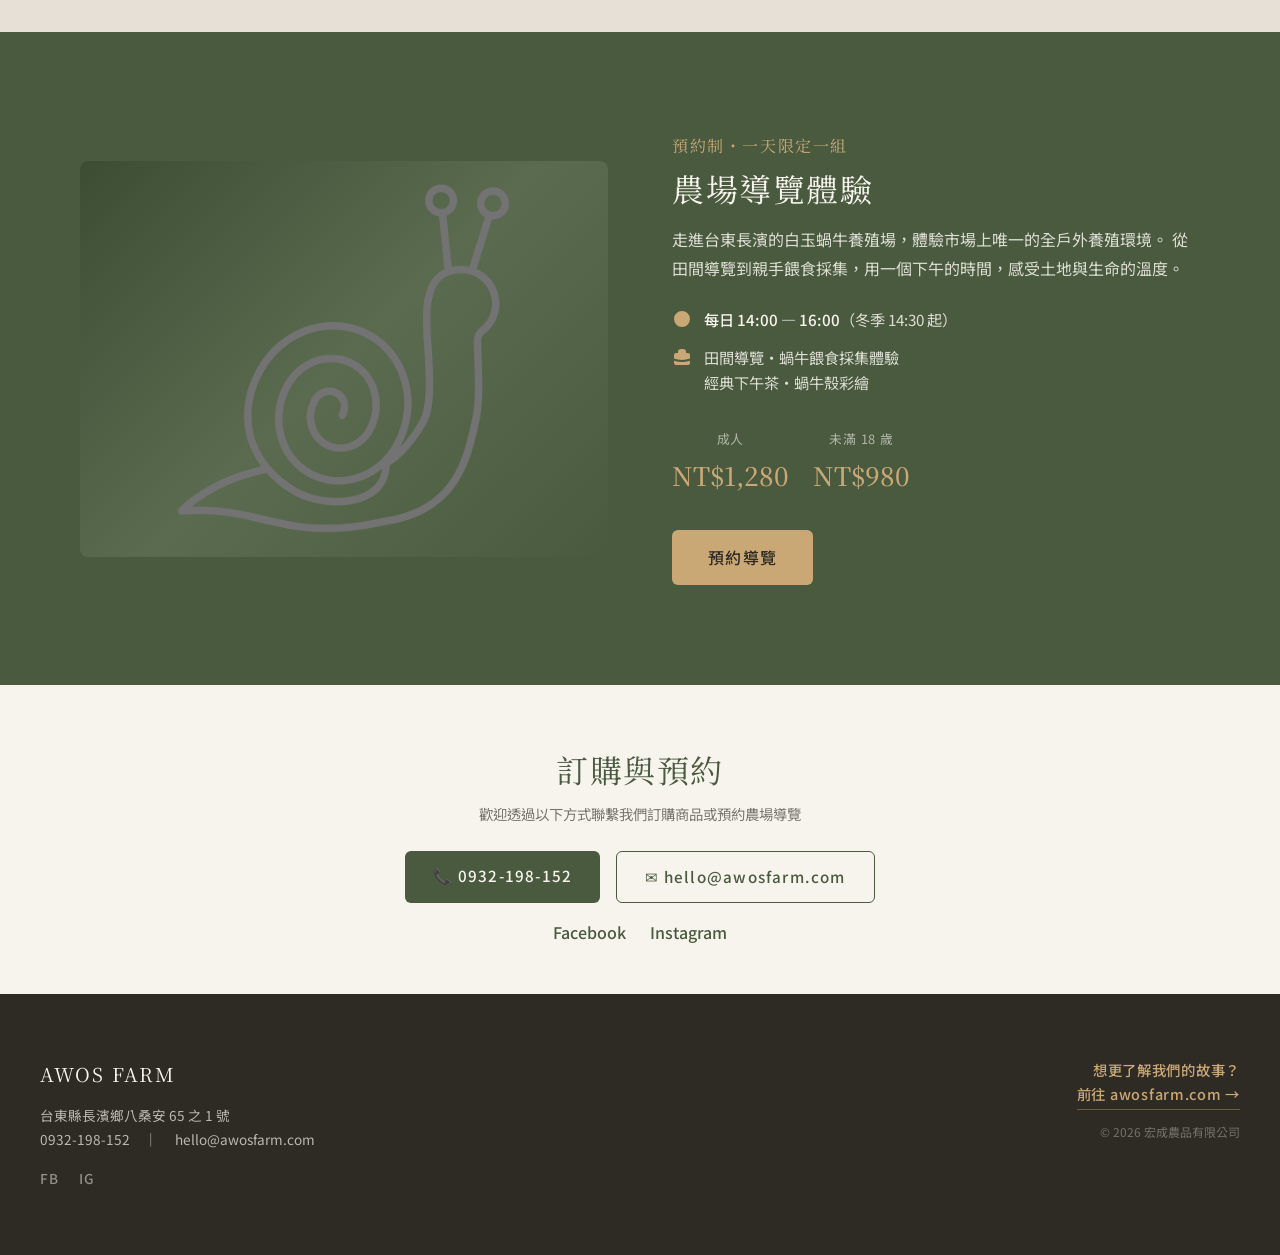
==== commit f2734def: "2026.9.26" ====
--- a/index.html
+++ b/index.html
@@ -1,60 +1,916 @@
 <!DOCTYPE html>
-<html lang="zh-Hant">
+<html lang="zh-Hant-TW">
 <head>
-    <meta charset="UTF-8">
-    <title>AWOS 農場 | 米其林式的質樸農村體驗</title>
-    <link rel="stylesheet" href="css/design-tokens.css">
+  <meta charset="UTF-8">
+  <meta name="viewport" content="width=device-width, initial-scale=1.0">
+  <title>AWOS 農場線上商店｜白玉蝸牛・有機米・農場導覽</title>
+  <meta name="description" content="A-Wos 農場快速下單商店。台東長濱直送白玉螺肉、有機一等米、蝸牛美妝、即食調理包，以及農場導覽體驗預約。">
+  <link rel="stylesheet" href="css/shop-tokens.css">
+  <style>
+    /* ==========================================================
+       S02｜Header + 分類跳轉列
+       ========================================================== */
+    .shop-header {
+      position: fixed;
+      top: 0;
+      left: 0;
+      right: 0;
+      height: var(--header-height);
+      display: flex;
+      align-items: center;
+      justify-content: space-between;
+      padding: 0 var(--content-padding);
+      background: var(--bg-main);
+      border-bottom: 1px solid var(--border-light);
+      z-index: 100;
+    }
+
+    .shop-header__logo {
+      display: flex;
+      align-items: center;
+      gap: 10px;
+      text-decoration: none;
+      color: var(--color-primary);
+    }
+
+    .shop-header__logo-img {
+      height: 36px;
+      width: auto;
+    }
+
+    .shop-header__logo-text {
+      font-family: var(--font-heading);
+      font-size: 1.4rem;
+      font-weight: 500;
+      letter-spacing: 0.15em;
+      color: var(--color-primary);
+    }
+
+    .shop-header__link {
+      font-size: 0.85rem;
+      color: var(--text-light);
+      text-decoration: none;
+      transition: var(--transition-fast);
+      white-space: nowrap;
+    }
+
+    .shop-header__link:hover {
+      color: var(--color-primary);
+    }
+
+    /* ── 分類跳轉列 ── */
+    .category-nav {
+      position: fixed;
+      top: var(--header-height);
+      left: 0;
+      right: 0;
+      height: var(--nav-height);
+      background: var(--bg-main);
+      border-bottom: 1px solid var(--border-light);
+      z-index: 99;
+      overflow-x: auto;
+      overflow-y: hidden;
+      -webkit-overflow-scrolling: touch;
+      scrollbar-width: none;
+    }
+
+    .category-nav::-webkit-scrollbar {
+      display: none;
+    }
+
+    .category-nav__list {
+      display: flex;
+      align-items: center;
+      height: 100%;
+      list-style: none;
+      padding: 0 var(--content-padding);
+      gap: 0;
+      min-width: max-content;
+      margin: 0 auto;
+      max-width: var(--content-max);
+    }
+
+    .category-nav__item {
+      flex-shrink: 0;
+    }
+
+    .category-nav__link {
+      display: flex;
+      align-items: center;
+      height: var(--nav-height);
+      padding: 0 clamp(12px, 2vw, 24px);
+      font-size: 0.9rem;
+      font-weight: 500;
+      color: var(--text-light);
+      text-decoration: none;
+      border-bottom: 2.5px solid transparent;
+      transition: var(--transition-fast);
+      white-space: nowrap;
+      letter-spacing: 0.04em;
+    }
+
+    .category-nav__link:hover {
+      color: var(--color-primary);
+    }
+
+    .category-nav__link.active {
+      color: var(--color-primary);
+      border-bottom-color: var(--color-primary);
+    }
+
+    /* ==========================================================
+       主內容容器
+       ========================================================== */
+    .shop-main {
+      padding-top: calc(var(--header-height) + var(--nav-height));
+    }
+
+    /* ==========================================================
+       S03~S07｜商品區塊通用
+       ========================================================== */
+    .product-section {
+      padding: clamp(48px, 6vw, 80px) var(--content-padding);
+      max-width: var(--content-max);
+      margin: 0 auto;
+    }
+
+    .product-section--alt {
+      background: var(--bg-section-alt);
+    }
+
+    .product-section--alt .product-section__inner {
+      max-width: var(--content-max);
+      margin: 0 auto;
+    }
+
+    .section-header {
+      margin-bottom: clamp(24px, 4vw, 40px);
+    }
+
+    .section-header__title {
+      margin-bottom: 8px;
+    }
+
+    .section-header__desc {
+      font-size: 0.9rem;
+      color: var(--text-light);
+      max-width: 600px;
+    }
+
+    .section-divider {
+      width: 40px;
+      height: 2px;
+      background: var(--color-secondary);
+      margin-top: 12px;
+    }
+
+    /* ==========================================================
+       S03｜商品卡片元件
+       ========================================================== */
+    .product-grid {
+      display: grid;
+      grid-template-columns: repeat(auto-fill, minmax(280px, 1fr));
+      gap: clamp(16px, 3vw, 24px);
+    }
+
+    .product-card {
+      background: var(--card-bg);
+      border-radius: var(--card-radius);
+      overflow: hidden;
+      box-shadow: var(--card-shadow);
+      transition: var(--transition-base);
+      display: flex;
+      flex-direction: column;
+    }
+
+    .product-card:hover {
+      box-shadow: 0 6px 24px rgba(46, 42, 36, 0.1);
+      transform: translateY(-2px);
+    }
+
+    .product-card__image {
+      position: relative;
+      aspect-ratio: 4 / 3;
+      overflow: hidden;
+      background: var(--bg-section-alt);
+    }
+
+    .product-card__image img {
+      width: 100%;
+      height: 100%;
+      object-fit: cover;
+      transition: var(--transition-img);
+    }
+
+    .product-card:hover .product-card__image img {
+      transform: scale(1.04);
+    }
+
+    /* 圖片佔位色塊 */
+    .product-card__placeholder {
+      width: 100%;
+      height: 100%;
+      display: flex;
+      align-items: center;
+      justify-content: center;
+      font-size: 0.8rem;
+      color: var(--text-light);
+      background: linear-gradient(135deg, #E8E4DC 0%, #D9D4CA 100%);
+      letter-spacing: 0.05em;
+    }
+
+    .product-card__badge {
+      position: absolute;
+      top: 12px;
+      left: 12px;
+      padding: 4px 12px;
+      background: var(--color-primary);
+      color: var(--text-on-dark);
+      font-size: 0.75rem;
+      font-weight: 500;
+      border-radius: 3px;
+      letter-spacing: 0.06em;
+    }
+
+    .product-card__body {
+      padding: 20px;
+      display: flex;
+      flex-direction: column;
+      flex-grow: 1;
+      gap: 8px;
+    }
+
+    .product-card__name {
+      font-family: var(--font-heading);
+      font-size: 1.15rem;
+      font-weight: 500;
+      color: var(--text-main);
+      line-height: 1.4;
+    }
+
+    .product-card__spec {
+      font-size: 0.85rem;
+      color: var(--text-light);
+      line-height: 1.5;
+    }
+
+    .product-card__price {
+      margin-top: auto;
+      padding-top: 8px;
+    }
+
+    .product-card__action {
+      padding: 0 20px 20px;
+    }
+
+    .product-card__action .btn-primary,
+    .product-card__action .btn-secondary {
+      width: 100%;
+      text-align: center;
+    }
+
+    /* ==========================================================
+       S08｜農場導覽體驗區（獨立版型）
+       ========================================================== */
+    .tour-section {
+      background: var(--bg-tour);
+      color: var(--text-on-dark);
+      position: relative;
+      overflow: hidden;
+    }
+
+    .tour-section__inner {
+      max-width: var(--content-max);
+      margin: 0 auto;
+      padding: clamp(60px, 8vw, 100px) var(--content-padding);
+      display: grid;
+      grid-template-columns: 1fr 1fr;
+      gap: clamp(32px, 5vw, 64px);
+      align-items: center;
+    }
+
+    .tour-section__image {
+      aspect-ratio: 4 / 3;
+      border-radius: var(--card-radius);
+      overflow: hidden;
+      background: linear-gradient(135deg, #3D4D34 0%, #5A6B4F 50%, #4A5A3F 100%);
+    }
+
+    .tour-section__image-placeholder {
+      width: 100%;
+      height: 100%;
+      display: flex;
+      align-items: center;
+      justify-content: center;
+      font-size: 0.85rem;
+      color: rgba(247, 244, 238, 0.5);
+      letter-spacing: 0.05em;
+    }
+
+    .tour-section__content h2 {
+      color: var(--text-on-dark);
+      margin-bottom: 16px;
+    }
+
+    .tour-section__subtitle {
+      font-family: var(--font-heading);
+      font-size: 1rem;
+      color: var(--color-secondary);
+      letter-spacing: 0.1em;
+      margin-bottom: 8px;
+    }
+
+    .tour-section__desc {
+      color: rgba(247, 244, 238, 0.85);
+      margin-bottom: 24px;
+      line-height: 1.8;
+    }
+
+    .tour-section__details {
+      display: flex;
+      flex-direction: column;
+      gap: 12px;
+      margin-bottom: 32px;
+    }
+
+    .tour-detail {
+      display: flex;
+      align-items: flex-start;
+      gap: 12px;
+    }
+
+    .tour-detail__icon {
+      width: 20px;
+      height: 20px;
+      flex-shrink: 0;
+      margin-top: 2px;
+      color: var(--color-secondary);
+    }
+
+    .tour-detail__text {
+      font-size: 0.95rem;
+      color: rgba(247, 244, 238, 0.85);
+    }
+
+    .tour-detail__text strong {
+      color: var(--text-on-dark);
+      font-weight: 500;
+    }
+
+    .tour-section__prices {
+      display: flex;
+      gap: 24px;
+      margin-bottom: 32px;
+      flex-wrap: wrap;
+    }
+
+    .tour-price {
+      text-align: center;
+    }
+
+    .tour-price__label {
+      font-size: 0.8rem;
+      color: rgba(247, 244, 238, 0.6);
+      letter-spacing: 0.06em;
+      margin-bottom: 4px;
+    }
+
+    .tour-price__amount {
+      font-family: var(--font-heading);
+      font-size: 1.6rem;
+      font-weight: 500;
+      color: var(--color-secondary);
+    }
+
+    /* ==========================================================
+       S09｜Footer
+       ========================================================== */
+    .shop-footer {
+      background: var(--text-main);
+      color: rgba(247, 244, 238, 0.7);
+      padding: clamp(40px, 6vw, 64px) var(--content-padding);
+    }
+
+    .shop-footer__inner {
+      max-width: var(--content-max);
+      margin: 0 auto;
+      display: flex;
+      justify-content: space-between;
+      align-items: flex-start;
+      flex-wrap: wrap;
+      gap: 32px;
+    }
+
+    .shop-footer__brand {
+      font-family: var(--font-heading);
+      font-size: 1.2rem;
+      color: var(--text-on-dark);
+      margin-bottom: 12px;
+      letter-spacing: 0.1em;
+    }
+
+    .shop-footer__contact {
+      font-size: 0.85rem;
+      line-height: 1.8;
+    }
+
+    .shop-footer__contact a {
+      color: rgba(247, 244, 238, 0.7);
+      text-decoration: none;
+      transition: var(--transition-fast);
+    }
+
+    .shop-footer__contact a:hover {
+      color: var(--color-secondary);
+    }
+
+    .shop-footer__social {
+      display: flex;
+      gap: 20px;
+      margin-top: 16px;
+    }
+
+    .shop-footer__social a {
+      color: rgba(247, 244, 238, 0.5);
+      text-decoration: none;
+      font-size: 0.85rem;
+      font-weight: 500;
+      letter-spacing: 0.08em;
+      transition: var(--transition-fast);
+    }
+
+    .shop-footer__social a:hover {
+      color: var(--color-secondary);
+    }
+
+    .shop-footer__story {
+      text-align: right;
+    }
+
+    .shop-footer__story-link {
+      display: inline-block;
+      color: var(--color-secondary);
+      text-decoration: none;
+      font-size: 0.9rem;
+      font-weight: 500;
+      letter-spacing: 0.05em;
+      padding-bottom: 2px;
+      border-bottom: 1px solid rgba(201, 168, 118, 0.4);
+      transition: var(--transition-fast);
+    }
+
+    .shop-footer__story-link:hover {
+      border-bottom-color: var(--color-secondary);
+    }
+
+    .shop-footer__copy {
+      font-size: 0.75rem;
+      color: rgba(247, 244, 238, 0.35);
+      margin-top: 12px;
+    }
+
+    /* ==========================================================
+       RWD
+       ========================================================== */
+    @media (max-width: 768px) {
+      .product-grid {
+        grid-template-columns: 1fr;
+      }
+
+      .tour-section__inner {
+        grid-template-columns: 1fr;
+      }
+
+      .tour-section__image {
+        order: -1;
+      }
+
+      .shop-footer__inner {
+        flex-direction: column;
+      }
+
+      .shop-footer__story {
+        text-align: left;
+      }
+    }
+
+    @media (min-width: 769px) and (max-width: 1024px) {
+      .product-grid {
+        grid-template-columns: repeat(2, 1fr);
+      }
+    }
+  </style>
 </head>
 <body>
-    <div id="header-placeholder"></div>
-    
-    <main id="main">
-        <div id="hero-placeholder"></div>
-        <div id="story-placeholder"></div>
-        <div id="products-placeholder"></div>
-        <div id="tour-placeholder"></div>
-        <div id="team-placeholder"></div>
-        <div id="cta-placeholder"></div>
-    </main>
-
-    <div id="footer-placeholder"></div>
-
-    <!-- 載入互動邏輯 -->
-    <script src="js/interactions.js"></script>
-
-    <script>
-        const loadComponent = (id, path) => {
-            fetch(path)
-                .then(r => r.text())
-                .then(d => {
-                    document.getElementById(id).innerHTML = d;
-                    if(id === 'header-placeholder') initMenu();
-                });
-        };
-
-        const initMenu = () => {
-            const trigger = document.getElementById('menu-trigger');
-            const menu = document.getElementById('full-menu');
-            const close = document.getElementById('close-menu');
-            
-            trigger.addEventListener('click', () => {
-                menu.style.display = 'flex';
-                setTimeout(() => menu.style.opacity = '1', 10);
-            });
-            close.addEventListener('click', () => {
-                menu.style.opacity = '0';
-                setTimeout(() => menu.style.display = 'none', 500);
-            });
-        };
-
-        loadComponent('header-placeholder', 'components/header.html');
-        loadComponent('hero-placeholder', 'sections/hero.html');
-        loadComponent('story-placeholder', 'sections/story.html');
-        loadComponent('products-placeholder', 'sections/products.html');
-        loadComponent('tour-placeholder', 'sections/tour.html');
-        loadComponent('team-placeholder', 'sections/team.html');
-        loadComponent('cta-placeholder', 'sections/cta.html');
-        loadComponent('footer-placeholder', 'components/footer.html');
-    </script>
+
+  <!-- ============================================================
+       S02｜Header
+       ============================================================ -->
+  <header class="shop-header">
+    <a href="#" class="shop-header__logo" aria-label="AWOS 農場">
+      <img src="assets/logo.png" alt="AWOS Snail Farm" class="shop-header__logo-img">
+    </a>
+    <a href="https://awosfarm.com" class="shop-header__link" target="_blank" rel="noopener">
+      更多 ｜ 前往 awosfarm.com →
+    </a>
+  </header>
+
+  <!-- ============================================================
+       S02｜分類跳轉列
+       ============================================================ -->
+  <nav class="category-nav" aria-label="商品分類">
+    <ul class="category-nav__list">
+      <li class="category-nav__item">
+        <a href="#escargot" class="category-nav__link active" data-section="escargot">白玉螺肉</a>
+      </li>
+      <li class="category-nav__item">
+        <a href="#rice" class="category-nav__link" data-section="rice">有機米</a>
+      </li>
+      <li class="category-nav__item">
+        <a href="#cosmetics" class="category-nav__link" data-section="cosmetics">美妝面膜</a>
+      </li>
+      <li class="category-nav__item">
+        <a href="#instant" class="category-nav__link" data-section="instant">即食調理</a>
+      </li>
+      <li class="category-nav__item">
+        <a href="#tour" class="category-nav__link" data-section="tour">農場導覽</a>
+      </li>
+    </ul>
+  </nav>
+
+  <!-- ============================================================
+       主內容
+       ============================================================ -->
+  <main class="shop-main">
+
+    <!-- ── S04｜白玉螺肉商品區 ── -->
+    <section id="escargot" class="product-section">
+      <div class="section-header">
+        <h2 class="section-header__title">白玉螺肉</h2>
+        <p class="section-header__desc">
+          依大小分三級，全真空包裝，-18°C 冷凍配送。養殖於台東長濱全戶外環境，肉質鮮甜彈嫩。
+        </p>
+        <div class="section-divider"></div>
+      </div>
+
+      <div class="product-grid">
+        <!-- 八桑安(蝸)牛 特級 -->
+        <div class="product-card">
+          <div class="product-card__image">
+            <div class="product-card__placeholder" style="position:relative"><img src="assets/escargot-sample.png" alt="八桑安(蝸)牛 特級白玉螺肉" style="width:100%;height:100%;object-fit:cover"></div>
+            <span class="product-card__badge">特級</span>
+          </div>
+          <div class="product-card__body">
+            <h3 class="product-card__name">八桑安(蝸)牛</h3>
+            <p class="product-card__spec">特級・約 55 顆/斤<br>僅供餐廳等級採購</p>
+            <div class="product-card__price">
+              <span class="text-inquire">洽詢報價</span>
+            </div>
+          </div>
+          <div class="product-card__action">
+            <a href="#contact-info" class="btn-secondary">洽詢訂購</a>
+          </div>
+        </div>
+
+        <!-- 頂級 -->
+        <div class="product-card">
+          <div class="product-card__image">
+            <div class="product-card__placeholder"><img src="assets/escargot-detail.jpg" alt="頂級白玉螺肉" style="width:100%;height:100%;object-fit:cover"></div>
+            <span class="product-card__badge">頂級</span>
+          </div>
+          <div class="product-card__body">
+            <h3 class="product-card__name">頂級白玉螺肉</h3>
+            <p class="product-card__spec">約 70 顆/斤・真空冷凍包裝<br>依規格選擇</p>
+            <div class="product-card__price">
+              <span class="text-price-range">NT$600 — 1,650</span>
+            </div>
+          </div>
+          <div class="product-card__action">
+            <a href="#contact-info" class="btn-primary">立即訂購</a>
+          </div>
+        </div>
+
+        <!-- A級 -->
+        <div class="product-card">
+          <div class="product-card__image">
+            <div class="product-card__placeholder"><img src="assets/escargot-detail.jpg" alt="A級白玉螺肉" style="width:100%;height:100%;object-fit:cover"></div>
+          </div>
+          <div class="product-card__body">
+            <h3 class="product-card__name">A級白玉螺肉</h3>
+            <p class="product-card__spec">約 90 顆/斤・真空冷凍包裝<br>依規格選擇</p>
+            <div class="product-card__price">
+              <span class="text-price-range">NT$800 — 1,850</span>
+            </div>
+          </div>
+          <div class="product-card__action">
+            <a href="#contact-info" class="btn-primary">立即訂購</a>
+          </div>
+        </div>
+      </div>
+    </section>
+
+    <!-- ── S05｜有機米商品區 ── -->
+    <section id="rice" class="product-section--alt">
+      <div class="product-section__inner" style="padding: clamp(48px, 6vw, 80px) var(--content-padding); max-width: var(--content-max); margin: 0 auto;">
+        <div class="section-header">
+          <h2 class="section-header__title">長濱有機一等米</h2>
+          <p class="section-header__desc">
+            高雄 139 品種，有機環境種植，55% 嚴格篩選率。來自台東長濱的珍貴稻米。
+          </p>
+          <div class="section-divider"></div>
+        </div>
+
+        <div class="product-grid">
+          <!-- 大包裝 -->
+          <div class="product-card">
+            <div class="product-card__image">
+              <div class="product-card__placeholder"><img src="assets/rice-2kg.png" alt="有機一等米 大包裝" style="width:100%;height:100%;object-fit:cover"></div>
+            </div>
+            <div class="product-card__body">
+              <h3 class="product-card__name">長濱有機一等米</h3>
+              <p class="product-card__spec">大包裝・高雄 139 品種<br>有機種植・篩選率 55%</p>
+              <div class="product-card__price">
+                <span class="text-inquire">價格洽詢</span>
+              </div>
+            </div>
+            <div class="product-card__action">
+              <a href="#contact-info" class="btn-secondary">洽詢訂購</a>
+            </div>
+          </div>
+
+          <!-- 小包裝 -->
+          <div class="product-card">
+            <div class="product-card__image">
+              <div class="product-card__placeholder"><img src="assets/rice-1kg.png" alt="有機一等米 小包裝" style="width:100%;height:100%;object-fit:cover"></div>
+            </div>
+            <div class="product-card__body">
+              <h3 class="product-card__name">長濱有機一等米</h3>
+              <p class="product-card__spec">小包裝・高雄 139 品種<br>有機種植・篩選率 55%</p>
+              <div class="product-card__price">
+                <span class="text-inquire">價格洽詢</span>
+              </div>
+            </div>
+            <div class="product-card__action">
+              <a href="#contact-info" class="btn-secondary">洽詢訂購</a>
+            </div>
+          </div>
+        </div>
+      </div>
+    </section>
+
+    <!-- ── S06｜美妝面膜商品區 ── -->
+    <section id="cosmetics" class="product-section">
+      <div class="section-header">
+        <h2 class="section-header__title">美妝保養</h2>
+        <p class="section-header__desc">
+          獨家白玉蝸牛萃取原液，來自台東長濱自然放養蝸牛的天然饋贈。
+        </p>
+        <div class="section-divider"></div>
+      </div>
+
+      <div class="product-grid">
+        <!-- 賦活精萃露 -->
+        <div class="product-card">
+          <div class="product-card__image">
+            <div class="product-card__placeholder"><img src="assets/essence.png" alt="賦活精萃露" style="width:100%;height:100%;object-fit:cover"></div>
+          </div>
+          <div class="product-card__body">
+            <h3 class="product-card__name">賦活精萃露</h3>
+            <p class="product-card__spec">白玉蝸牛萃取原液<br>修護・賦活・保濕</p>
+            <div class="product-card__price">
+              <span class="text-inquire">價格洽詢</span>
+            </div>
+          </div>
+          <div class="product-card__action">
+            <a href="#contact-info" class="btn-secondary">洽詢訂購</a>
+          </div>
+        </div>
+
+        <!-- 緊緻撫紋面膜 -->
+        <div class="product-card">
+          <div class="product-card__image">
+            <div class="product-card__placeholder"><img src="assets/cosmetics-2.jpg" alt="緊緻撫紋面膜" style="width:100%;height:100%;object-fit:cover"></div>
+          </div>
+          <div class="product-card__body">
+            <h3 class="product-card__name">緊緻撫紋面膜</h3>
+            <p class="product-card__spec">白玉蝸牛萃取原液<br>緊緻・撫紋・修護</p>
+            <div class="product-card__price">
+              <span class="text-inquire">價格洽詢</span>
+            </div>
+          </div>
+          <div class="product-card__action">
+            <a href="#contact-info" class="btn-secondary">洽詢訂購</a>
+          </div>
+        </div>
+
+        <!-- 保濕活顏面膜 -->
+        <div class="product-card">
+          <div class="product-card__image">
+            <div class="product-card__placeholder"><img src="assets/cosmetics-1.jpg" alt="保濕活顏面膜" style="width:100%;height:100%;object-fit:cover"></div>
+          </div>
+          <div class="product-card__body">
+            <h3 class="product-card__name">保濕活顏面膜</h3>
+            <p class="product-card__spec">白玉蝸牛萃取原液<br>保濕・活顏・亮膚</p>
+            <div class="product-card__price">
+              <span class="text-inquire">價格洽詢</span>
+            </div>
+          </div>
+          <div class="product-card__action">
+            <a href="#contact-info" class="btn-secondary">洽詢訂購</a>
+          </div>
+        </div>
+      </div>
+    </section>
+
+    <!-- ── S07｜即食調理商品區 ── -->
+    <section id="instant" class="product-section--alt">
+      <div class="product-section__inner" style="padding: clamp(48px, 6vw, 80px) var(--content-padding); max-width: var(--content-max); margin: 0 auto;">
+        <div class="section-header">
+          <h2 class="section-header__title">即食調理</h2>
+          <p class="section-header__desc">
+            加熱即食的部落風味，在家也能享用白玉螺的鮮甜。
+          </p>
+          <div class="section-divider"></div>
+        </div>
+
+        <div class="product-grid">
+          <div class="product-card">
+            <div class="product-card__image">
+              <div class="product-card__placeholder"><img src="assets/baked-escargot.png" alt="韓式醬菇白玉螺調理包" style="width:100%;height:100%;object-fit:cover"></div>
+            </div>
+            <div class="product-card__body">
+              <h3 class="product-card__name">韓式醬菇白玉螺調理包</h3>
+              <p class="product-card__spec">200 克/包<br>可搭辣炒年糕・部隊鍋・韓式烤肉</p>
+              <div class="product-card__price">
+                <span class="text-price">NT$330</span>
+              </div>
+            </div>
+            <div class="product-card__action">
+              <a href="#contact-info" class="btn-primary">立即訂購</a>
+            </div>
+          </div>
+        </div>
+      </div>
+    </section>
+
+    <!-- ── S08｜農場導覽體驗區（獨立版型，深色背景區隔）── -->
+    <section id="tour" class="tour-section">
+      <div class="tour-section__inner">
+        <div class="tour-section__image">
+          <div class="tour-section__image-placeholder"><img src="assets/tour.png" alt="農場導覽體驗" style="width:100%;height:100%;object-fit:cover;border-radius:var(--card-radius)"></div>
+        </div>
+
+        <div class="tour-section__content">
+          <p class="tour-section__subtitle">預約制・一天限定一組</p>
+          <h2>農場導覽體驗</h2>
+          <p class="tour-section__desc">
+            走進台東長濱的白玉蝸牛養殖場，體驗市場上唯一的全戶外養殖環境。
+            從田間導覽到親手餵食採集，用一個下午的時間，感受土地與生命的溫度。
+          </p>
+
+          <div class="tour-section__details">
+            <div class="tour-detail">
+              <svg class="tour-detail__icon" viewBox="0 0 20 20" fill="currentColor">
+                <path d="M10 18a8 8 0 100-16 8 8 0 000 16zm1-12a1 1 0 10-2 0v4a1 1 0 00.293.707l2.828 2.829a1 1 0 101.415-1.415L11 9.586V6z"/>
+              </svg>
+              <span class="tour-detail__text">
+                <strong>每日 14:00 — 16:00</strong>（冬季 14:30 起）
+              </span>
+            </div>
+            <div class="tour-detail">
+              <svg class="tour-detail__icon" viewBox="0 0 20 20" fill="currentColor">
+                <path d="M6 6V5a3 3 0 013-3h2a3 3 0 013 3v1h2a2 2 0 012 2v3.57A22.952 22.952 0 0110 13a22.95 22.95 0 01-8-1.43V8a2 2 0 012-2h2zm2-1a1 1 0 011-1h2a1 1 0 011 1v1H8V5zm1 5a1 1 0 011-1h.01a1 1 0 110 2H10a1 1 0 01-1-1z"/>
+                <path d="M2 13.692V16a2 2 0 002 2h12a2 2 0 002-2v-2.308A24.974 24.974 0 0110 15c-2.796 0-5.487-.46-8-1.308z"/>
+              </svg>
+              <span class="tour-detail__text">
+                田間導覽・蝸牛餵食採集體驗<br>
+                經典下午茶・蝸牛殼彩繪
+              </span>
+            </div>
+          </div>
+
+          <div class="tour-section__prices">
+            <div class="tour-price">
+              <p class="tour-price__label">成人</p>
+              <p class="tour-price__amount">NT$1,280</p>
+            </div>
+            <div class="tour-price">
+              <p class="tour-price__label">未滿 18 歲</p>
+              <p class="tour-price__amount">NT$980</p>
+            </div>
+          </div>
+
+          <a href="#contact-info" class="btn-tour">預約導覽</a>
+        </div>
+      </div>
+    </section>
+
+    <!-- ── 聯絡錨點（按鈕跳轉目標）── -->
+    <section id="contact-info" class="product-section" style="text-align: center; padding-top: clamp(40px, 5vw, 64px); padding-bottom: clamp(32px, 4vw, 48px);">
+      <h2 style="margin-bottom: 12px;">訂購與預約</h2>
+      <p class="section-header__desc" style="max-width: 480px; margin: 0 auto 24px;">
+        歡迎透過以下方式聯繫我們訂購商品或預約農場導覽
+      </p>
+      <div style="display: flex; justify-content: center; gap: 16px; flex-wrap: wrap; margin-bottom: 16px;">
+        <a href="tel:0932198152" class="btn-primary">📞 0932-198-152</a>
+        <a href="mailto:hello@awosfarm.com" class="btn-secondary">✉ hello@awosfarm.com</a>
+      </div>
+      <div style="display: flex; justify-content: center; gap: 24px;">
+        <a href="https://www.facebook.com/awos_farm" class="link-underline" target="_blank" rel="noopener">Facebook</a>
+        <a href="https://www.instagram.com/awos_farm" class="link-underline" target="_blank" rel="noopener">Instagram</a>
+      </div>
+    </section>
+
+  </main>
+
+  <!-- ============================================================
+       S09｜Footer
+       ============================================================ -->
+  <footer class="shop-footer">
+    <div class="shop-footer__inner">
+      <div>
+        <p class="shop-footer__brand">AWOS FARM</p>
+        <div class="shop-footer__contact">
+          台東縣長濱鄉八桑安 65 之 1 號<br>
+          <a href="tel:0932198152">0932-198-152</a>　｜　
+          <a href="mailto:hello@awosfarm.com">hello@awosfarm.com</a>
+        </div>
+        <div class="shop-footer__social">
+          <a href="https://www.facebook.com/awos_farm" target="_blank" rel="noopener">FB</a>
+          <a href="https://www.instagram.com/awos_farm" target="_blank" rel="noopener">IG</a>
+        </div>
+      </div>
+
+      <div class="shop-footer__story">
+        <a href="https://awosfarm.com" class="shop-footer__story-link" target="_blank" rel="noopener">
+          想更了解我們的故事？<br>前往 awosfarm.com →
+        </a>
+        <p class="shop-footer__copy">© 2026 宏成農品有限公司</p>
+      </div>
+    </div>
+  </footer>
+
+  <!-- ============================================================
+       S02 JS｜分類跳轉列 Active 狀態追蹤
+       ============================================================ -->
+  <script>
+    (function () {
+      const navLinks = document.querySelectorAll('.category-nav__link');
+      const sections = [];
+
+      navLinks.forEach(link => {
+        const id = link.getAttribute('data-section');
+        const section = document.getElementById(id);
+        if (section) sections.push({ id, el: section, link });
+      });
+
+      // IntersectionObserver: 追蹤當前可見區塊，標示 active
+      const observer = new IntersectionObserver(entries => {
+        entries.forEach(entry => {
+          if (entry.isIntersecting) {
+            const id = entry.target.id;
+            navLinks.forEach(l => l.classList.remove('active'));
+            const activeLink = document.querySelector(`.category-nav__link[data-section="${id}"]`);
+            if (activeLink) activeLink.classList.add('active');
+          }
+        });
+      }, {
+        rootMargin: '-120px 0px -60% 0px',
+        threshold: 0
+      });
+
+      sections.forEach(s => observer.observe(s.el));
+
+      // 點擊跳轉時的 smooth scroll（備援，配合 CSS scroll-behavior）
+      navLinks.forEach(link => {
+        link.addEventListener('click', e => {
+          const id = link.getAttribute('data-section');
+          const target = document.getElementById(id);
+          if (target) {
+            e.preventDefault();
+            target.scrollIntoView({ behavior: 'smooth', block: 'start' });
+          }
+        });
+      });
+
+      // 簡易淡入效果（商店版：純 opacity，不做 translateY）
+      const fadeEls = document.querySelectorAll('.product-card, .tour-section__inner');
+      const fadeObserver = new IntersectionObserver(entries => {
+        entries.forEach(entry => {
+          if (entry.isIntersecting) {
+            entry.target.style.opacity = '1';
+            fadeObserver.unobserve(entry.target);
+          }
+        });
+      }, { threshold: 0.1 });
+
+      fadeEls.forEach(el => {
+        el.style.opacity = '0';
+        el.style.transition = 'opacity 0.25s ease-out';
+        fadeObserver.observe(el);
+      });
+    })();
+  </script>
+
 </body>
 </html>
--- a/css/shop-tokens.css
+++ b/css/shop-tokens.css
@@ -0,0 +1,234 @@
+/* ============================================================
+   S01｜商店版設計代幣
+   沿用 T01 品牌色系，互動時間全面縮短 (0.15~0.3s)
+   目標感受：乾脆俐落，不是優雅緩慢
+   ============================================================ */
+
+@import url('https://fonts.googleapis.com/css2?family=Noto+Sans+TC:wght@300;400;500;700&family=Noto+Serif+TC:wght@300;400;500;600&display=swap');
+
+:root {
+  /* ── 色彩（療癒海邊田園調，低飽和度沉穩感）── */
+  --color-primary:    #4A5A3F;   /* 田野墨綠 */
+  --color-secondary:  #C9A876;   /* 暖沙棕 */
+  --color-accent:     #C97C4D;   /* 陶土橘（強調色，極少量） */
+  --color-ocean:      #5C7A8A;   /* 海洋藍灰 */
+  --bg-main:          #F7F4EE;   /* 米白背景 */
+  --bg-section-alt:   #E6E0D6;   /* 交替區塊背景（暖灰棕，參考農場地圖底色）*/
+  --bg-tour:          #4A5A3F;   /* 導覽體驗區深色背景 */
+  --text-main:        #2E2A24;   /* 深灰棕文字 */
+  --text-light:       #7A7570;   /* 淺灰棕輔助文字 */
+  --text-on-dark:     #F7F4EE;   /* 深色背景上的文字 */
+  --border-light:     #DDD8CF;   /* 淡色邊線 */
+  --card-bg:          #FFFFFF;   /* 卡片背景 */
+  --card-shadow:      0 2px 12px rgba(46, 42, 36, 0.06);
+
+  /* ── 字體 ── */
+  --font-heading:  'Noto Serif TC', serif;
+  --font-body:     'Noto Sans TC', sans-serif;
+
+  /* ── 商店版快速轉場（0.15~0.3s，乾脆俐落）── */
+  --transition-fast:    all 0.15s ease-out;
+  --transition-base:    all 0.25s ease-out;
+  --transition-img:     all 0.3s ease-out;
+  --transition-fade:    opacity 0.2s ease-out;
+
+  /* ── 尺寸 ── */
+  --header-height:      64px;
+  --nav-height:         48px;
+  --content-max:        1200px;
+  --content-padding:    clamp(16px, 4vw, 40px);
+  --card-radius:        8px;
+  --btn-radius:         6px;
+}
+
+/* ── 全域基底 ── */
+*,
+*::before,
+*::after {
+  box-sizing: border-box;
+  margin: 0;
+  padding: 0;
+}
+
+html {
+  scroll-behavior: smooth;
+  scroll-padding-top: calc(var(--header-height) + var(--nav-height) + 16px);
+}
+
+body {
+  background-color: var(--bg-main);
+  color: var(--text-main);
+  font-family: var(--font-body);
+  font-weight: 400;
+  font-size: 16px;
+  line-height: 1.7;
+  -webkit-font-smoothing: antialiased;
+}
+
+/* ── 標題 ── */
+h1, h2, h3, h4 {
+  font-family: var(--font-heading);
+  font-weight: 400;
+  color: var(--color-primary);
+  line-height: 1.3;
+}
+
+h2 {
+  font-size: clamp(1.5rem, 3vw, 2rem);
+  letter-spacing: 0.05em;
+}
+
+h3 {
+  font-size: clamp(1.1rem, 2vw, 1.35rem);
+}
+
+/* ── 圖片淡入（簡化版，無位移）── */
+.fade-in {
+  opacity: 0;
+  transition: var(--transition-fade);
+}
+
+.fade-in.visible {
+  opacity: 1;
+}
+
+/* ── 圖片 hover（商店版較快）── */
+.img-zoom {
+  overflow: hidden;
+}
+
+.img-zoom img {
+  transition: var(--transition-img);
+  display: block;
+  width: 100%;
+  height: 100%;
+  object-fit: cover;
+}
+
+.img-zoom:hover img {
+  transform: scale(1.04);
+}
+
+/* ── 實色 CTA 按鈕（商店專用，允許醒目）── */
+.btn-primary {
+  display: inline-block;
+  padding: 12px 28px;
+  background-color: var(--color-primary);
+  color: var(--text-on-dark);
+  font-family: var(--font-body);
+  font-size: 0.95rem;
+  font-weight: 500;
+  letter-spacing: 0.08em;
+  text-decoration: none;
+  border: none;
+  border-radius: var(--btn-radius);
+  cursor: pointer;
+  transition: var(--transition-base);
+  text-align: center;
+}
+
+.btn-primary:hover {
+  background-color: #3D4D34;
+  transform: translateY(-1px);
+  box-shadow: 0 4px 12px rgba(74, 90, 63, 0.25);
+}
+
+/* 洽詢按鈕（次要樣式）*/
+.btn-secondary {
+  display: inline-block;
+  padding: 12px 28px;
+  background-color: transparent;
+  color: var(--color-primary);
+  font-family: var(--font-body);
+  font-size: 0.95rem;
+  font-weight: 500;
+  letter-spacing: 0.08em;
+  text-decoration: none;
+  border: 1.5px solid var(--color-primary);
+  border-radius: var(--btn-radius);
+  cursor: pointer;
+  transition: var(--transition-base);
+  text-align: center;
+}
+
+.btn-secondary:hover {
+  background-color: var(--color-primary);
+  color: var(--text-on-dark);
+}
+
+/* 預約按鈕（導覽體驗用，深色背景上）*/
+.btn-tour {
+  display: inline-block;
+  padding: 14px 36px;
+  background-color: var(--color-secondary);
+  color: var(--text-main);
+  font-family: var(--font-body);
+  font-size: 1rem;
+  font-weight: 500;
+  letter-spacing: 0.08em;
+  text-decoration: none;
+  border: none;
+  border-radius: var(--btn-radius);
+  cursor: pointer;
+  transition: var(--transition-base);
+  text-align: center;
+}
+
+.btn-tour:hover {
+  background-color: #D4B68A;
+  transform: translateY(-1px);
+  box-shadow: 0 4px 16px rgba(201, 168, 118, 0.35);
+}
+
+/* ── 底線連結（輔助用）── */
+.link-underline {
+  position: relative;
+  color: var(--color-primary);
+  text-decoration: none;
+  font-weight: 500;
+  transition: var(--transition-fast);
+}
+
+.link-underline::after {
+  content: '';
+  position: absolute;
+  bottom: -2px;
+  left: 0;
+  width: 0;
+  height: 1.5px;
+  background: var(--color-accent);
+  transition: var(--transition-base);
+}
+
+.link-underline:hover::after {
+  width: 100%;
+}
+
+/* ── 文字工具 ── */
+.text-small {
+  font-size: 0.85rem;
+  color: var(--text-light);
+}
+
+.text-price {
+  font-family: var(--font-heading);
+  font-size: 1.2rem;
+  font-weight: 500;
+  color: var(--color-primary);
+  letter-spacing: 0.02em;
+}
+
+.text-price-range {
+  font-family: var(--font-heading);
+  font-size: 1.05rem;
+  font-weight: 400;
+  color: var(--text-main);
+}
+
+.text-inquire {
+  font-family: var(--font-body);
+  font-size: 0.95rem;
+  font-weight: 500;
+  color: var(--color-accent);
+  letter-spacing: 0.05em;
+}
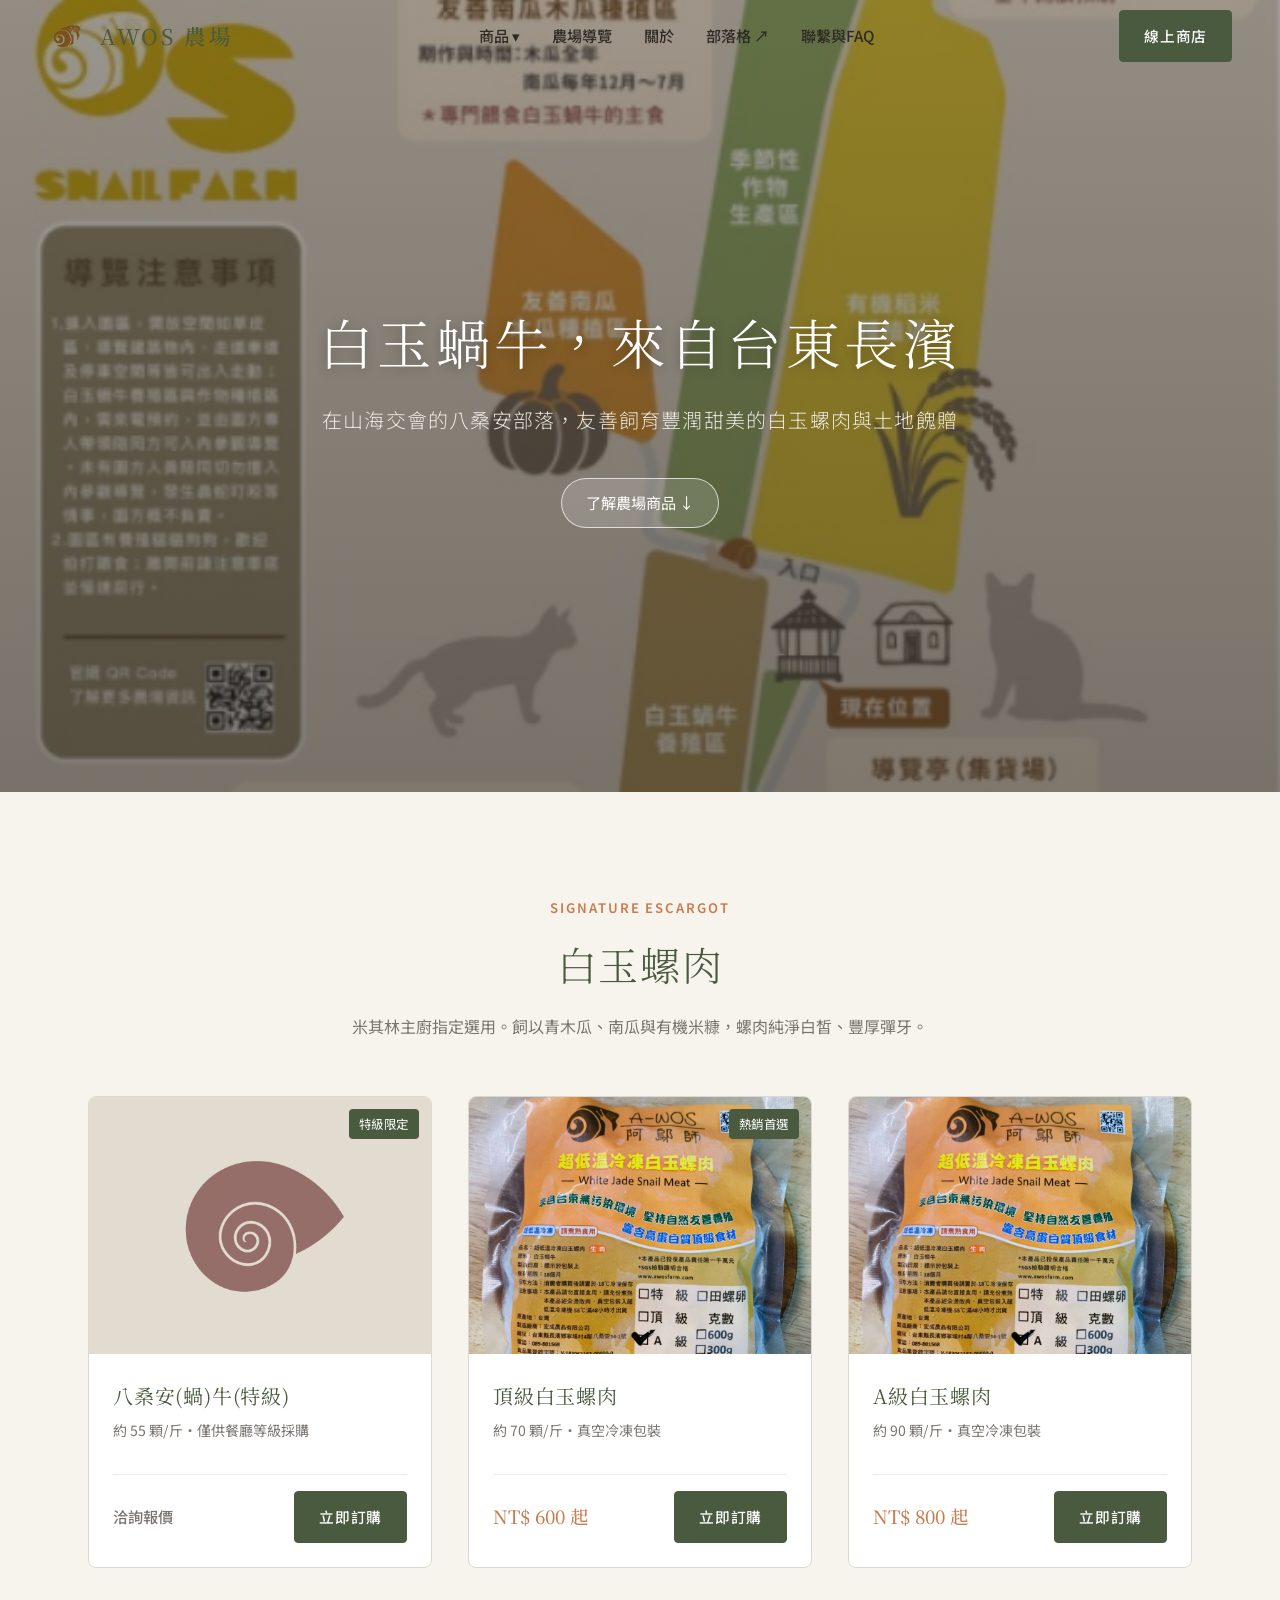
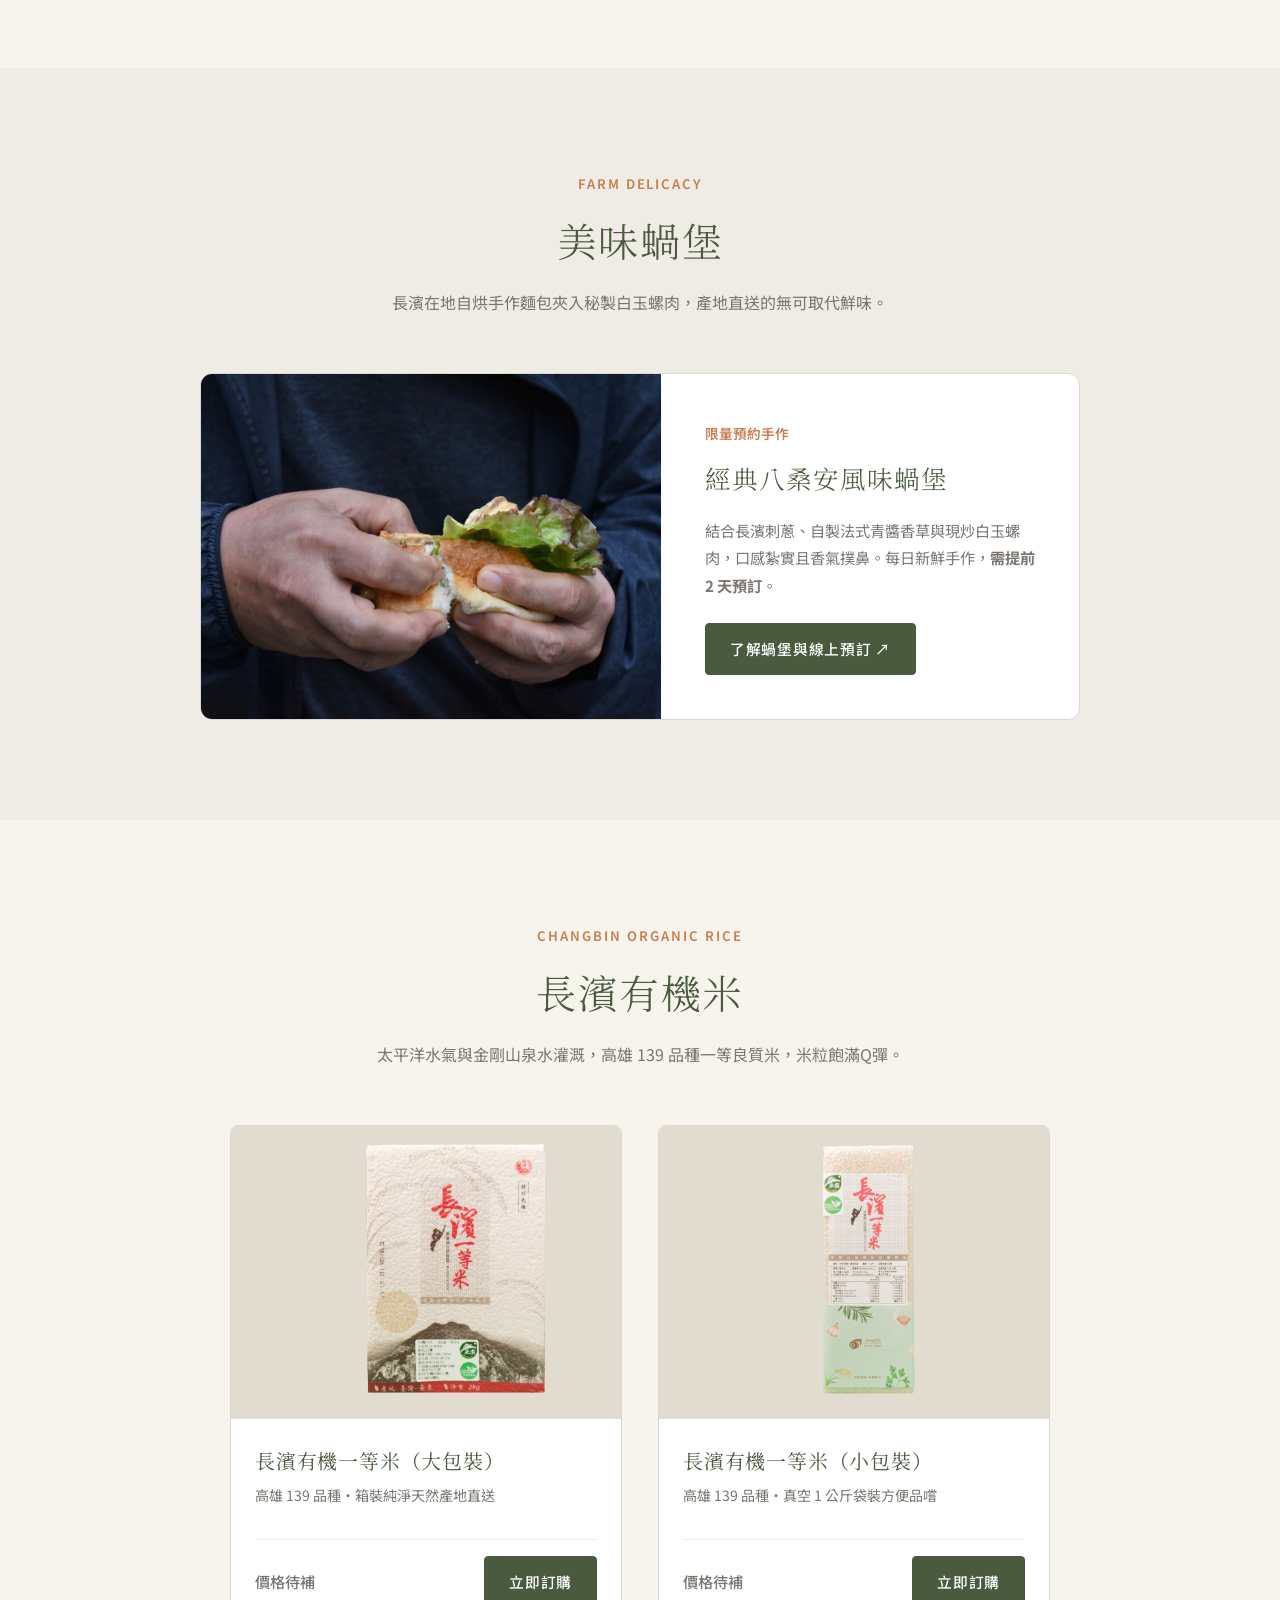
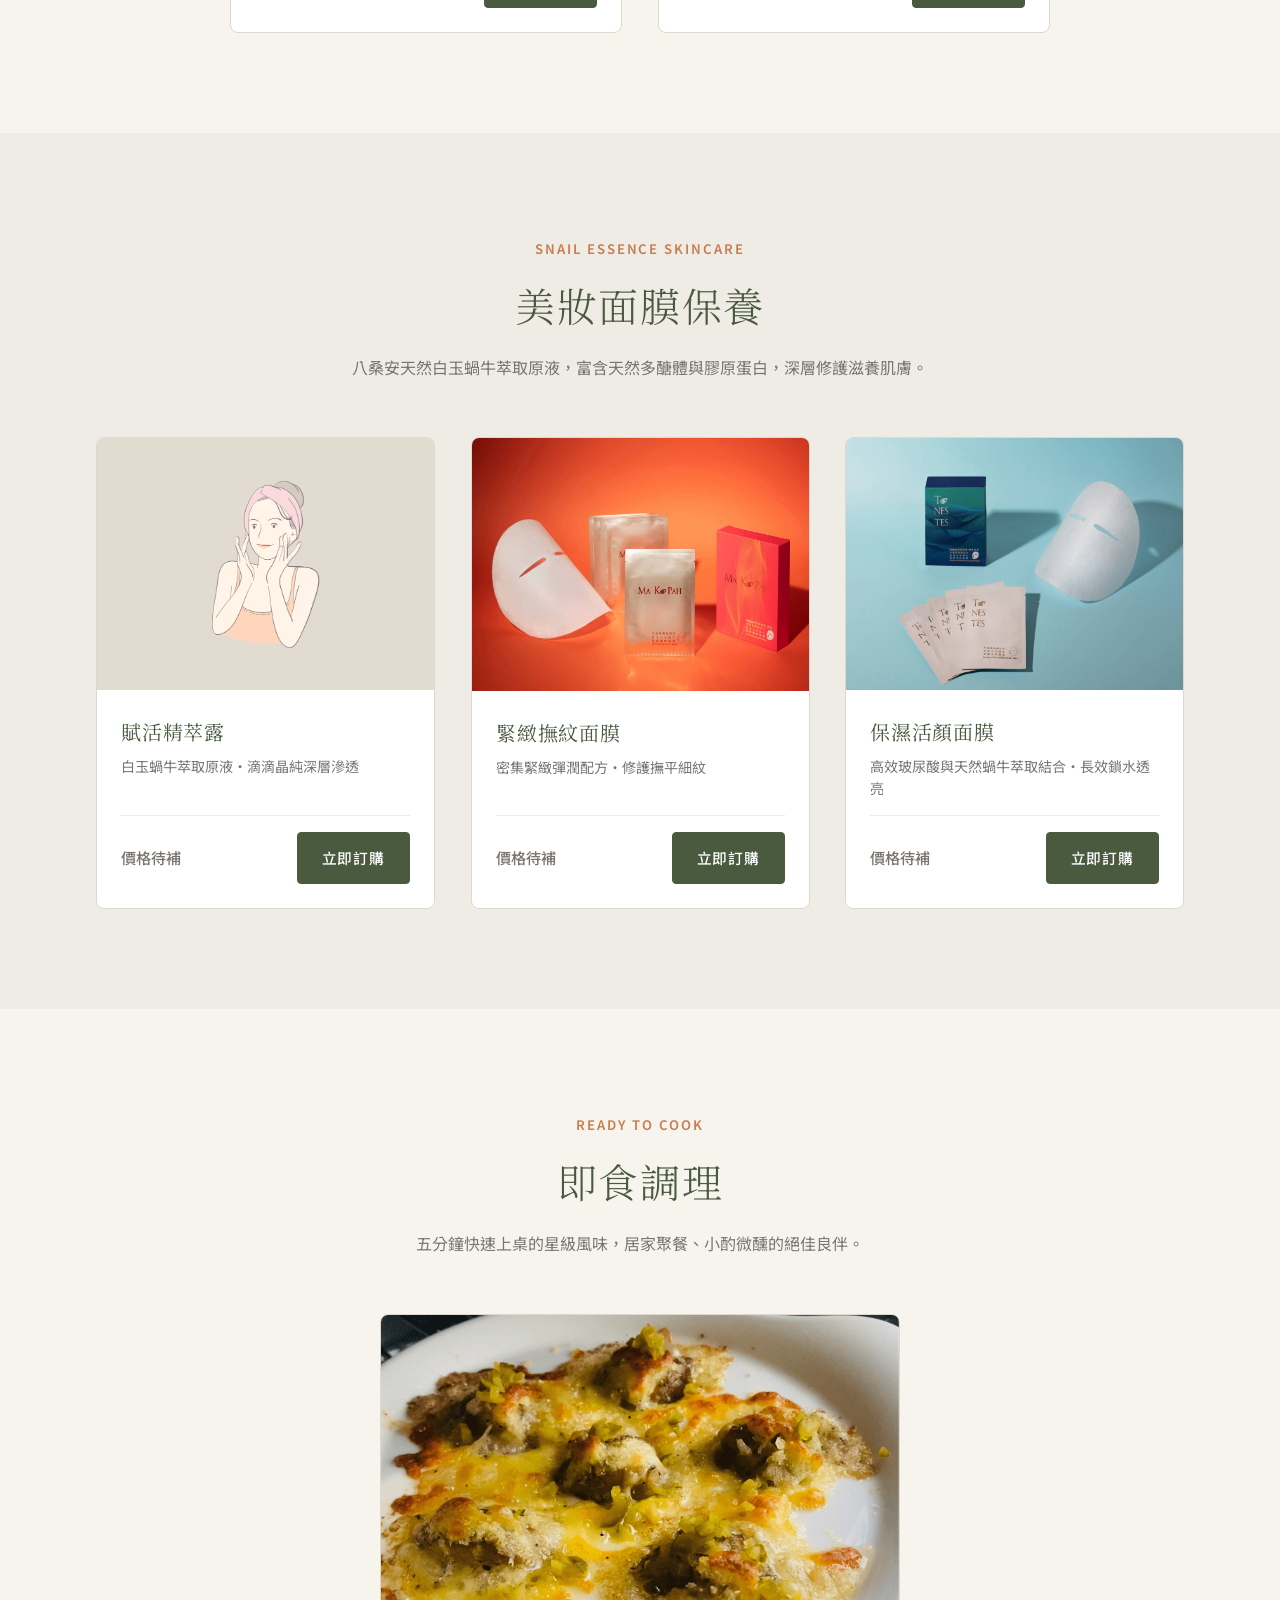
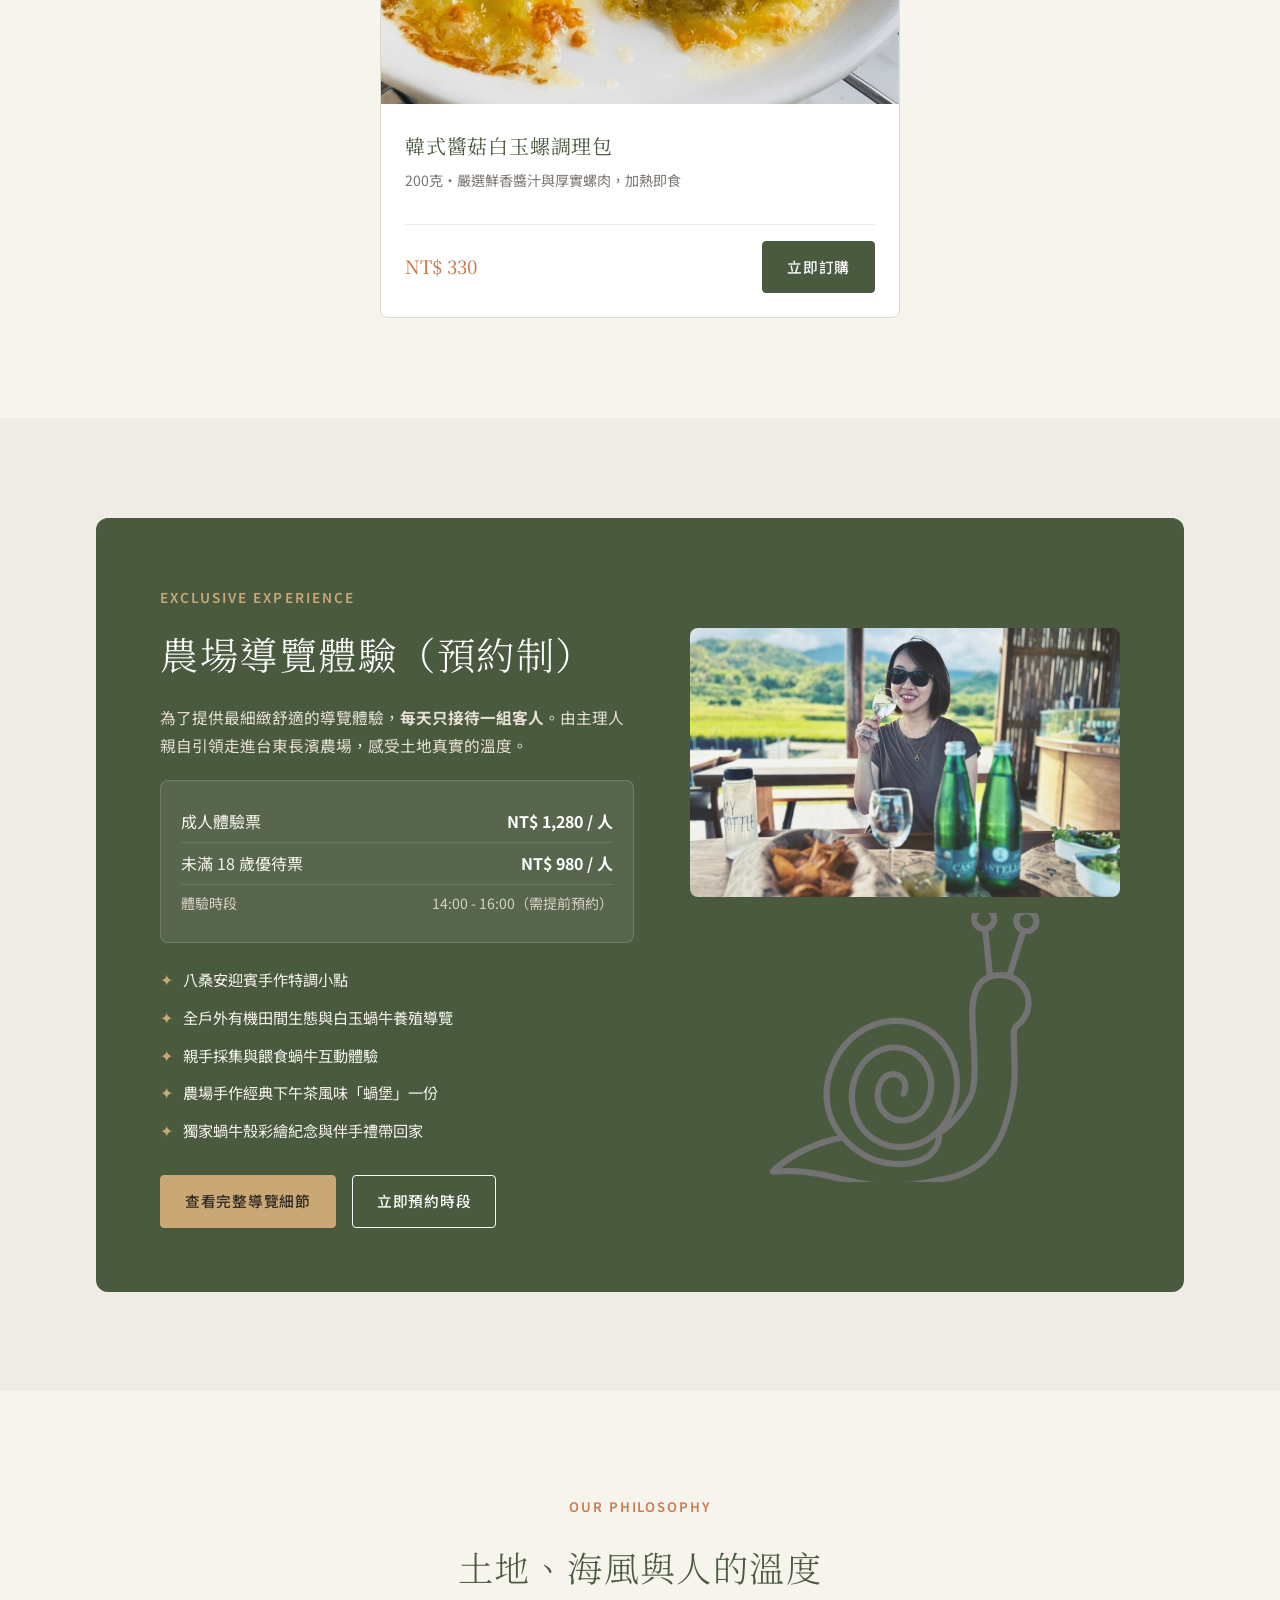
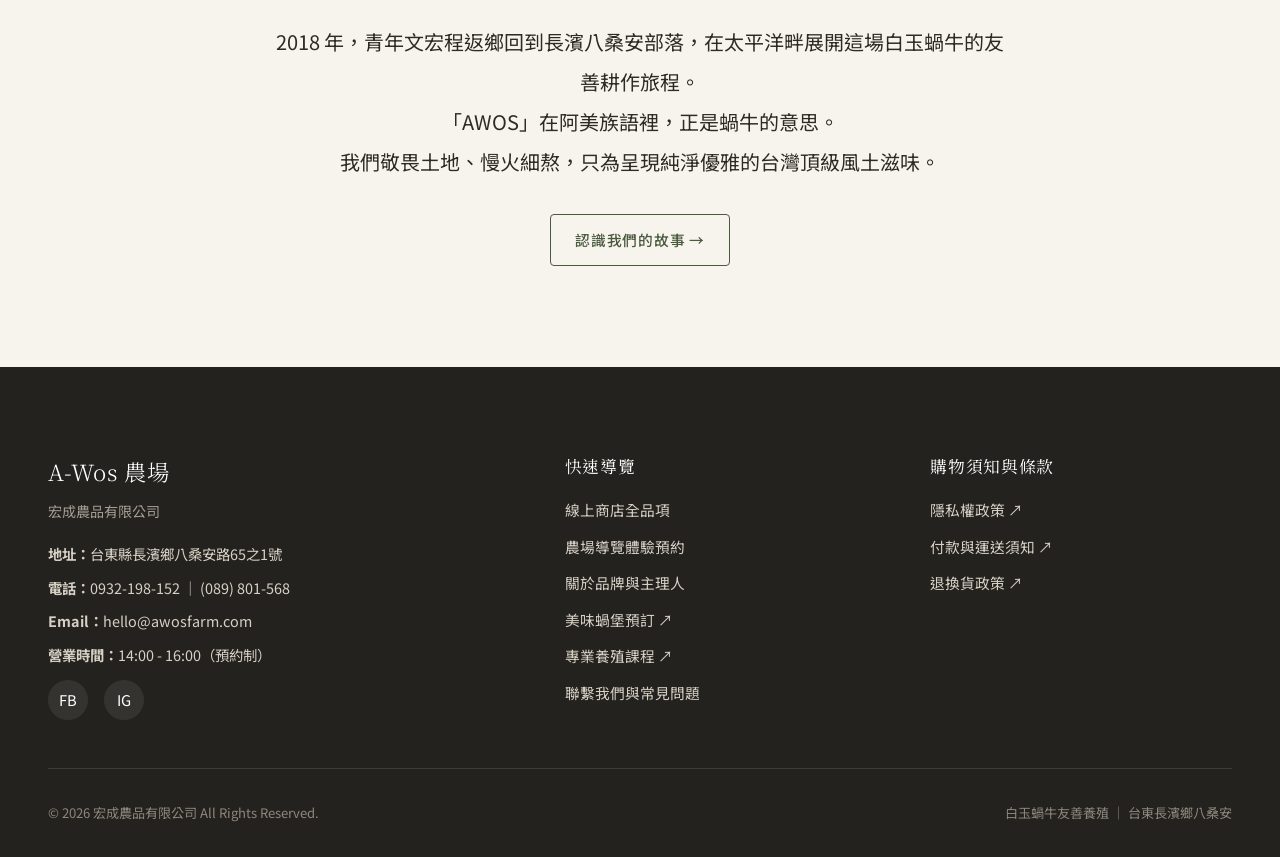
==== commit 36bfe884: "10/25" ====
--- a/index.html
+++ b/index.html
@@ -3,914 +3,426 @@
 <head>
   <meta charset="UTF-8">
   <meta name="viewport" content="width=device-width, initial-scale=1.0">
-  <title>AWOS 農場線上商店｜白玉蝸牛・有機米・農場導覽</title>
-  <meta name="description" content="A-Wos 農場快速下單商店。台東長濱直送白玉螺肉、有機一等米、蝸牛美妝、即食調理包，以及農場導覽體驗預約。">
-  <link rel="stylesheet" href="css/shop-tokens.css">
-  <style>
-    /* ==========================================================
-       S02｜Header + 分類跳轉列
-       ========================================================== */
-    .shop-header {
-      position: fixed;
-      top: 0;
-      left: 0;
-      right: 0;
-      height: var(--header-height);
-      display: flex;
-      align-items: center;
-      justify-content: space-between;
-      padding: 0 var(--content-padding);
-      background: var(--bg-main);
-      border-bottom: 1px solid var(--border-light);
-      z-index: 100;
-    }
-
-    .shop-header__logo {
-      display: flex;
-      align-items: center;
-      gap: 10px;
-      text-decoration: none;
-      color: var(--color-primary);
-    }
-
-    .shop-header__logo-img {
-      height: 36px;
-      width: auto;
-    }
-
-    .shop-header__logo-text {
-      font-family: var(--font-heading);
-      font-size: 1.4rem;
-      font-weight: 500;
-      letter-spacing: 0.15em;
-      color: var(--color-primary);
-    }
-
-    .shop-header__link {
-      font-size: 0.85rem;
-      color: var(--text-light);
-      text-decoration: none;
-      transition: var(--transition-fast);
-      white-space: nowrap;
-    }
-
-    .shop-header__link:hover {
-      color: var(--color-primary);
-    }
-
-    /* ── 分類跳轉列 ── */
-    .category-nav {
-      position: fixed;
-      top: var(--header-height);
-      left: 0;
-      right: 0;
-      height: var(--nav-height);
-      background: var(--bg-main);
-      border-bottom: 1px solid var(--border-light);
-      z-index: 99;
-      overflow-x: auto;
-      overflow-y: hidden;
-      -webkit-overflow-scrolling: touch;
-      scrollbar-width: none;
-    }
-
-    .category-nav::-webkit-scrollbar {
-      display: none;
-    }
-
-    .category-nav__list {
-      display: flex;
-      align-items: center;
-      height: 100%;
-      list-style: none;
-      padding: 0 var(--content-padding);
-      gap: 0;
-      min-width: max-content;
-      margin: 0 auto;
-      max-width: var(--content-max);
-    }
-
-    .category-nav__item {
-      flex-shrink: 0;
-    }
-
-    .category-nav__link {
-      display: flex;
-      align-items: center;
-      height: var(--nav-height);
-      padding: 0 clamp(12px, 2vw, 24px);
-      font-size: 0.9rem;
-      font-weight: 500;
-      color: var(--text-light);
-      text-decoration: none;
-      border-bottom: 2.5px solid transparent;
-      transition: var(--transition-fast);
-      white-space: nowrap;
-      letter-spacing: 0.04em;
-    }
-
-    .category-nav__link:hover {
-      color: var(--color-primary);
-    }
-
-    .category-nav__link.active {
-      color: var(--color-primary);
-      border-bottom-color: var(--color-primary);
-    }
-
-    /* ==========================================================
-       主內容容器
-       ========================================================== */
-    .shop-main {
-      padding-top: calc(var(--header-height) + var(--nav-height));
-    }
-
-    /* ==========================================================
-       S03~S07｜商品區塊通用
-       ========================================================== */
-    .product-section {
-      padding: clamp(48px, 6vw, 80px) var(--content-padding);
-      max-width: var(--content-max);
-      margin: 0 auto;
-    }
-
-    .product-section--alt {
-      background: var(--bg-section-alt);
-    }
-
-    .product-section--alt .product-section__inner {
-      max-width: var(--content-max);
-      margin: 0 auto;
-    }
-
-    .section-header {
-      margin-bottom: clamp(24px, 4vw, 40px);
-    }
-
-    .section-header__title {
-      margin-bottom: 8px;
-    }
-
-    .section-header__desc {
-      font-size: 0.9rem;
-      color: var(--text-light);
-      max-width: 600px;
-    }
-
-    .section-divider {
-      width: 40px;
-      height: 2px;
-      background: var(--color-secondary);
-      margin-top: 12px;
-    }
-
-    /* ==========================================================
-       S03｜商品卡片元件
-       ========================================================== */
-    .product-grid {
-      display: grid;
-      grid-template-columns: repeat(auto-fill, minmax(280px, 1fr));
-      gap: clamp(16px, 3vw, 24px);
-    }
-
-    .product-card {
-      background: var(--card-bg);
-      border-radius: var(--card-radius);
-      overflow: hidden;
-      box-shadow: var(--card-shadow);
-      transition: var(--transition-base);
-      display: flex;
-      flex-direction: column;
-    }
-
-    .product-card:hover {
-      box-shadow: 0 6px 24px rgba(46, 42, 36, 0.1);
-      transform: translateY(-2px);
-    }
-
-    .product-card__image {
-      position: relative;
-      aspect-ratio: 4 / 3;
-      overflow: hidden;
-      background: var(--bg-section-alt);
-    }
-
-    .product-card__image img {
-      width: 100%;
-      height: 100%;
-      object-fit: cover;
-      transition: var(--transition-img);
-    }
-
-    .product-card:hover .product-card__image img {
-      transform: scale(1.04);
-    }
-
-    /* 圖片佔位色塊 */
-    .product-card__placeholder {
-      width: 100%;
-      height: 100%;
-      display: flex;
-      align-items: center;
-      justify-content: center;
-      font-size: 0.8rem;
-      color: var(--text-light);
-      background: linear-gradient(135deg, #E8E4DC 0%, #D9D4CA 100%);
-      letter-spacing: 0.05em;
-    }
-
-    .product-card__badge {
-      position: absolute;
-      top: 12px;
-      left: 12px;
-      padding: 4px 12px;
-      background: var(--color-primary);
-      color: var(--text-on-dark);
-      font-size: 0.75rem;
-      font-weight: 500;
-      border-radius: 3px;
-      letter-spacing: 0.06em;
-    }
-
-    .product-card__body {
-      padding: 20px;
-      display: flex;
-      flex-direction: column;
-      flex-grow: 1;
-      gap: 8px;
-    }
-
-    .product-card__name {
-      font-family: var(--font-heading);
-      font-size: 1.15rem;
-      font-weight: 500;
-      color: var(--text-main);
-      line-height: 1.4;
-    }
-
-    .product-card__spec {
-      font-size: 0.85rem;
-      color: var(--text-light);
-      line-height: 1.5;
-    }
-
-    .product-card__price {
-      margin-top: auto;
-      padding-top: 8px;
-    }
-
-    .product-card__action {
-      padding: 0 20px 20px;
-    }
-
-    .product-card__action .btn-primary,
-    .product-card__action .btn-secondary {
-      width: 100%;
-      text-align: center;
-    }
-
-    /* ==========================================================
-       S08｜農場導覽體驗區（獨立版型）
-       ========================================================== */
-    .tour-section {
-      background: var(--bg-tour);
-      color: var(--text-on-dark);
-      position: relative;
-      overflow: hidden;
-    }
-
-    .tour-section__inner {
-      max-width: var(--content-max);
-      margin: 0 auto;
-      padding: clamp(60px, 8vw, 100px) var(--content-padding);
-      display: grid;
-      grid-template-columns: 1fr 1fr;
-      gap: clamp(32px, 5vw, 64px);
-      align-items: center;
-    }
-
-    .tour-section__image {
-      aspect-ratio: 4 / 3;
-      border-radius: var(--card-radius);
-      overflow: hidden;
-      background: linear-gradient(135deg, #3D4D34 0%, #5A6B4F 50%, #4A5A3F 100%);
-    }
-
-    .tour-section__image-placeholder {
-      width: 100%;
-      height: 100%;
-      display: flex;
-      align-items: center;
-      justify-content: center;
-      font-size: 0.85rem;
-      color: rgba(247, 244, 238, 0.5);
-      letter-spacing: 0.05em;
-    }
-
-    .tour-section__content h2 {
-      color: var(--text-on-dark);
-      margin-bottom: 16px;
-    }
-
-    .tour-section__subtitle {
-      font-family: var(--font-heading);
-      font-size: 1rem;
-      color: var(--color-secondary);
-      letter-spacing: 0.1em;
-      margin-bottom: 8px;
-    }
-
-    .tour-section__desc {
-      color: rgba(247, 244, 238, 0.85);
-      margin-bottom: 24px;
-      line-height: 1.8;
-    }
-
-    .tour-section__details {
-      display: flex;
-      flex-direction: column;
-      gap: 12px;
-      margin-bottom: 32px;
-    }
-
-    .tour-detail {
-      display: flex;
-      align-items: flex-start;
-      gap: 12px;
-    }
-
-    .tour-detail__icon {
-      width: 20px;
-      height: 20px;
-      flex-shrink: 0;
-      margin-top: 2px;
-      color: var(--color-secondary);
-    }
-
-    .tour-detail__text {
-      font-size: 0.95rem;
-      color: rgba(247, 244, 238, 0.85);
-    }
-
-    .tour-detail__text strong {
-      color: var(--text-on-dark);
-      font-weight: 500;
-    }
-
-    .tour-section__prices {
-      display: flex;
-      gap: 24px;
-      margin-bottom: 32px;
-      flex-wrap: wrap;
-    }
-
-    .tour-price {
-      text-align: center;
-    }
-
-    .tour-price__label {
-      font-size: 0.8rem;
-      color: rgba(247, 244, 238, 0.6);
-      letter-spacing: 0.06em;
-      margin-bottom: 4px;
-    }
-
-    .tour-price__amount {
-      font-family: var(--font-heading);
-      font-size: 1.6rem;
-      font-weight: 500;
-      color: var(--color-secondary);
-    }
-
-    /* ==========================================================
-       S09｜Footer
-       ========================================================== */
-    .shop-footer {
-      background: var(--text-main);
-      color: rgba(247, 244, 238, 0.7);
-      padding: clamp(40px, 6vw, 64px) var(--content-padding);
-    }
-
-    .shop-footer__inner {
-      max-width: var(--content-max);
-      margin: 0 auto;
-      display: flex;
-      justify-content: space-between;
-      align-items: flex-start;
-      flex-wrap: wrap;
-      gap: 32px;
-    }
-
-    .shop-footer__brand {
-      font-family: var(--font-heading);
-      font-size: 1.2rem;
-      color: var(--text-on-dark);
-      margin-bottom: 12px;
-      letter-spacing: 0.1em;
-    }
-
-    .shop-footer__contact {
-      font-size: 0.85rem;
-      line-height: 1.8;
-    }
-
-    .shop-footer__contact a {
-      color: rgba(247, 244, 238, 0.7);
-      text-decoration: none;
-      transition: var(--transition-fast);
-    }
-
-    .shop-footer__contact a:hover {
-      color: var(--color-secondary);
-    }
-
-    .shop-footer__social {
-      display: flex;
-      gap: 20px;
-      margin-top: 16px;
-    }
-
-    .shop-footer__social a {
-      color: rgba(247, 244, 238, 0.5);
-      text-decoration: none;
-      font-size: 0.85rem;
-      font-weight: 500;
-      letter-spacing: 0.08em;
-      transition: var(--transition-fast);
-    }
-
-    .shop-footer__social a:hover {
-      color: var(--color-secondary);
-    }
-
-    .shop-footer__story {
-      text-align: right;
-    }
-
-    .shop-footer__story-link {
-      display: inline-block;
-      color: var(--color-secondary);
-      text-decoration: none;
-      font-size: 0.9rem;
-      font-weight: 500;
-      letter-spacing: 0.05em;
-      padding-bottom: 2px;
-      border-bottom: 1px solid rgba(201, 168, 118, 0.4);
-      transition: var(--transition-fast);
-    }
-
-    .shop-footer__story-link:hover {
-      border-bottom-color: var(--color-secondary);
-    }
-
-    .shop-footer__copy {
-      font-size: 0.75rem;
-      color: rgba(247, 244, 238, 0.35);
-      margin-top: 12px;
-    }
-
-    /* ==========================================================
-       RWD
-       ========================================================== */
-    @media (max-width: 768px) {
-      .product-grid {
-        grid-template-columns: 1fr;
-      }
-
-      .tour-section__inner {
-        grid-template-columns: 1fr;
-      }
-
-      .tour-section__image {
-        order: -1;
-      }
-
-      .shop-footer__inner {
-        flex-direction: column;
-      }
-
-      .shop-footer__story {
-        text-align: left;
-      }
-    }
-
-    @media (min-width: 769px) and (max-width: 1024px) {
-      .product-grid {
-        grid-template-columns: repeat(2, 1fr);
-      }
-    }
-  </style>
+  <title>AWOS 農場 ｜ 白玉蝸牛，來自台東長濱</title>
+  <meta name="description" content="AWOS 農場位於台東長濱八桑安，全戶外友善飼育白玉蝸牛、有機一等米、白玉萃取美妝與深度農場導覽體驗。">
+  <meta property="og:title" content="AWOS 農場 ｜ 白玉蝸牛，來自台東長濱">
+  <meta property="og:description" content="米其林餐廳首選白玉螺肉、產地直送有機米、蝸堡預約與每日限定一組農場導覽體驗。">
+  <meta property="og:image" content="assets/farm-map.png">
+  <meta property="og:type" content="website">
+  <link rel="stylesheet" href="css/main.css">
 </head>
 <body>
 
-  <!-- ============================================================
-       S02｜Header
-       ============================================================ -->
-  <header class="shop-header">
-    <a href="#" class="shop-header__logo" aria-label="AWOS 農場">
-      <img src="assets/logo.png" alt="AWOS Snail Farm" class="shop-header__logo-img">
+  <!-- 固定 Header 導覽列 -->
+  <header class="awos-header" id="topHeader">
+    <a href="index.html" class="awos-header__logo">
+      <img src="assets/cropped-cropped-宏成蝸牛Logo-去背-1.png" alt="AWOS 農場 Logo" class="awos-header__logo-img" onerror="this.style.display='none'; this.nextElementSibling.style.display='inline-flex';">
+      <span class="awos-header__logo-fallback" style="display:none;">A</span>
+      <span class="awos-header__logo-title">AWOS 農場</span>
     </a>
-    <a href="https://awosfarm.com" class="shop-header__link" target="_blank" rel="noopener">
-      更多 ｜ 前往 awosfarm.com →
-    </a>
+
+    <!-- 桌機選單 -->
+    <nav class="awos-header__nav">
+      <ul class="awos-nav__list">
+        <li class="awos-nav__item awos-dropdown">
+          <a href="shop.html" class="awos-nav__link">
+            商品 ▾
+          </a>
+          <ul class="awos-dropdown__menu">
+            <li class="awos-dropdown__item"><a href="shop.html#escargot">白玉螺肉</a></li>
+            <li class="awos-dropdown__item"><a href="shop.html#bao">美味蝸堡</a></li>
+            <li class="awos-dropdown__item"><a href="shop.html#rice">有機米</a></li>
+            <li class="awos-dropdown__item"><a href="shop.html#cosmetics">美妝面膜</a></li>
+            <li class="awos-dropdown__item"><a href="shop.html#instant">即食調理</a></li>
+          </ul>
+        </li>
+        <li class="awos-nav__item"><a href="tour.html" class="awos-nav__link">農場導覽</a></li>
+        <li class="awos-nav__item"><a href="about.html" class="awos-nav__link">關於</a></li>
+        <li class="awos-nav__item"><a href="https://awosfarm.com/blog/" target="_blank" rel="noopener noreferrer" class="awos-nav__link">部落格 ↗</a></li>
+        <li class="awos-nav__item"><a href="contact.html" class="awos-nav__link">聯繫與FAQ</a></li>
+      </ul>
+    </nav>
+
+    <!-- 右側線上商店按鈕 & 漢堡選單 -->
+    <div class="awos-header__action">
+      <a href="shop.html" class="awos-btn-primary">線上商店</a>
+      <button class="awos-hamburger" aria-label="選單開關" aria-expanded="false">
+        <span class="awos-hamburger__line"></span>
+        <span class="awos-hamburger__line"></span>
+        <span class="awos-hamburger__line"></span>
+      </button>
+    </div>
   </header>
 
-  <!-- ============================================================
-       S02｜分類跳轉列
-       ============================================================ -->
-  <nav class="category-nav" aria-label="商品分類">
-    <ul class="category-nav__list">
-      <li class="category-nav__item">
-        <a href="#escargot" class="category-nav__link active" data-section="escargot">白玉螺肉</a>
+  <!-- 手機抽屜選單 -->
+  <div class="awos-mobile-menu">
+    <ul class="awos-mobile-nav">
+      <li class="awos-mobile-nav__item">
+        <a href="shop.html" class="awos-mobile-nav__link">商品總覽</a>
+        <div class="awos-mobile-subnav">
+          <a href="shop.html#escargot">白玉螺肉</a>
+          <a href="shop.html#bao">美味蝸堡</a>
+          <a href="shop.html#rice">有機米</a>
+          <a href="shop.html#cosmetics">美妝面膜</a>
+          <a href="shop.html#instant">即食調理</a>
+        </div>
       </li>
-      <li class="category-nav__item">
-        <a href="#rice" class="category-nav__link" data-section="rice">有機米</a>
-      </li>
-      <li class="category-nav__item">
-        <a href="#cosmetics" class="category-nav__link" data-section="cosmetics">美妝面膜</a>
-      </li>
-      <li class="category-nav__item">
-        <a href="#instant" class="category-nav__link" data-section="instant">即食調理</a>
-      </li>
-      <li class="category-nav__item">
-        <a href="#tour" class="category-nav__link" data-section="tour">農場導覽</a>
+      <li class="awos-mobile-nav__item"><a href="tour.html" class="awos-mobile-nav__link">農場導覽</a></li>
+      <li class="awos-mobile-nav__item"><a href="about.html" class="awos-mobile-nav__link">關於 AWOS</a></li>
+      <li class="awos-mobile-nav__item"><a href="https://awosfarm.com/blog/" target="_blank" rel="noopener noreferrer" class="awos-mobile-nav__link">部落格 ↗</a></li>
+      <li class="awos-mobile-nav__item"><a href="contact.html" class="awos-mobile-nav__link">聯繫與FAQ</a></li>
+      <li class="awos-mobile-nav__item" style="margin-top: 16px;">
+        <a href="shop.html" class="awos-btn-primary" style="width: 100%;">進入線上商店</a>
       </li>
     </ul>
-  </nav>
-
-  <!-- ============================================================
-       主內容
-       ============================================================ -->
-  <main class="shop-main">
-
-    <!-- ── S04｜白玉螺肉商品區 ── -->
-    <section id="escargot" class="product-section">
-      <div class="section-header">
-        <h2 class="section-header__title">白玉螺肉</h2>
-        <p class="section-header__desc">
-          依大小分三級，全真空包裝，-18°C 冷凍配送。養殖於台東長濱全戶外環境，肉質鮮甜彈嫩。
-        </p>
-        <div class="section-divider"></div>
-      </div>
-
-      <div class="product-grid">
-        <!-- 八桑安(蝸)牛 特級 -->
-        <div class="product-card">
-          <div class="product-card__image">
-            <div class="product-card__placeholder" style="position:relative"><img src="assets/escargot-sample.png" alt="八桑安(蝸)牛 特級白玉螺肉" style="width:100%;height:100%;object-fit:cover"></div>
-            <span class="product-card__badge">特級</span>
-          </div>
-          <div class="product-card__body">
-            <h3 class="product-card__name">八桑安(蝸)牛</h3>
-            <p class="product-card__spec">特級・約 55 顆/斤<br>僅供餐廳等級採購</p>
-            <div class="product-card__price">
-              <span class="text-inquire">洽詢報價</span>
-            </div>
-          </div>
-          <div class="product-card__action">
-            <a href="#contact-info" class="btn-secondary">洽詢訂購</a>
-          </div>
-        </div>
-
-        <!-- 頂級 -->
-        <div class="product-card">
-          <div class="product-card__image">
-            <div class="product-card__placeholder"><img src="assets/escargot-detail.jpg" alt="頂級白玉螺肉" style="width:100%;height:100%;object-fit:cover"></div>
-            <span class="product-card__badge">頂級</span>
-          </div>
-          <div class="product-card__body">
-            <h3 class="product-card__name">頂級白玉螺肉</h3>
-            <p class="product-card__spec">約 70 顆/斤・真空冷凍包裝<br>依規格選擇</p>
-            <div class="product-card__price">
-              <span class="text-price-range">NT$600 — 1,650</span>
-            </div>
-          </div>
-          <div class="product-card__action">
-            <a href="#contact-info" class="btn-primary">立即訂購</a>
-          </div>
-        </div>
-
-        <!-- A級 -->
-        <div class="product-card">
-          <div class="product-card__image">
-            <div class="product-card__placeholder"><img src="assets/escargot-detail.jpg" alt="A級白玉螺肉" style="width:100%;height:100%;object-fit:cover"></div>
-          </div>
-          <div class="product-card__body">
-            <h3 class="product-card__name">A級白玉螺肉</h3>
-            <p class="product-card__spec">約 90 顆/斤・真空冷凍包裝<br>依規格選擇</p>
-            <div class="product-card__price">
-              <span class="text-price-range">NT$800 — 1,850</span>
-            </div>
-          </div>
-          <div class="product-card__action">
-            <a href="#contact-info" class="btn-primary">立即訂購</a>
-          </div>
-        </div>
-      </div>
-    </section>
-
-    <!-- ── S05｜有機米商品區 ── -->
-    <section id="rice" class="product-section--alt">
-      <div class="product-section__inner" style="padding: clamp(48px, 6vw, 80px) var(--content-padding); max-width: var(--content-max); margin: 0 auto;">
-        <div class="section-header">
-          <h2 class="section-header__title">長濱有機一等米</h2>
-          <p class="section-header__desc">
-            高雄 139 品種，有機環境種植，55% 嚴格篩選率。來自台東長濱的珍貴稻米。
-          </p>
-          <div class="section-divider"></div>
-        </div>
-
-        <div class="product-grid">
-          <!-- 大包裝 -->
-          <div class="product-card">
-            <div class="product-card__image">
-              <div class="product-card__placeholder"><img src="assets/rice-2kg.png" alt="有機一等米 大包裝" style="width:100%;height:100%;object-fit:cover"></div>
-            </div>
-            <div class="product-card__body">
-              <h3 class="product-card__name">長濱有機一等米</h3>
-              <p class="product-card__spec">大包裝・高雄 139 品種<br>有機種植・篩選率 55%</p>
-              <div class="product-card__price">
-                <span class="text-inquire">價格洽詢</span>
-              </div>
-            </div>
-            <div class="product-card__action">
-              <a href="#contact-info" class="btn-secondary">洽詢訂購</a>
-            </div>
-          </div>
-
-          <!-- 小包裝 -->
-          <div class="product-card">
-            <div class="product-card__image">
-              <div class="product-card__placeholder"><img src="assets/rice-1kg.png" alt="有機一等米 小包裝" style="width:100%;height:100%;object-fit:cover"></div>
-            </div>
-            <div class="product-card__body">
-              <h3 class="product-card__name">長濱有機一等米</h3>
-              <p class="product-card__spec">小包裝・高雄 139 品種<br>有機種植・篩選率 55%</p>
-              <div class="product-card__price">
-                <span class="text-inquire">價格洽詢</span>
-              </div>
-            </div>
-            <div class="product-card__action">
-              <a href="#contact-info" class="btn-secondary">洽詢訂購</a>
-            </div>
-          </div>
-        </div>
-      </div>
-    </section>
-
-    <!-- ── S06｜美妝面膜商品區 ── -->
-    <section id="cosmetics" class="product-section">
-      <div class="section-header">
-        <h2 class="section-header__title">美妝保養</h2>
-        <p class="section-header__desc">
-          獨家白玉蝸牛萃取原液，來自台東長濱自然放養蝸牛的天然饋贈。
-        </p>
-        <div class="section-divider"></div>
-      </div>
-
-      <div class="product-grid">
-        <!-- 賦活精萃露 -->
-        <div class="product-card">
-          <div class="product-card__image">
-            <div class="product-card__placeholder"><img src="assets/essence.png" alt="賦活精萃露" style="width:100%;height:100%;object-fit:cover"></div>
-          </div>
-          <div class="product-card__body">
-            <h3 class="product-card__name">賦活精萃露</h3>
-            <p class="product-card__spec">白玉蝸牛萃取原液<br>修護・賦活・保濕</p>
-            <div class="product-card__price">
-              <span class="text-inquire">價格洽詢</span>
-            </div>
-          </div>
-          <div class="product-card__action">
-            <a href="#contact-info" class="btn-secondary">洽詢訂購</a>
-          </div>
-        </div>
-
-        <!-- 緊緻撫紋面膜 -->
-        <div class="product-card">
-          <div class="product-card__image">
-            <div class="product-card__placeholder"><img src="assets/cosmetics-2.jpg" alt="緊緻撫紋面膜" style="width:100%;height:100%;object-fit:cover"></div>
-          </div>
-          <div class="product-card__body">
-            <h3 class="product-card__name">緊緻撫紋面膜</h3>
-            <p class="product-card__spec">白玉蝸牛萃取原液<br>緊緻・撫紋・修護</p>
-            <div class="product-card__price">
-              <span class="text-inquire">價格洽詢</span>
-            </div>
-          </div>
-          <div class="product-card__action">
-            <a href="#contact-info" class="btn-secondary">洽詢訂購</a>
-          </div>
-        </div>
-
-        <!-- 保濕活顏面膜 -->
-        <div class="product-card">
-          <div class="product-card__image">
-            <div class="product-card__placeholder"><img src="assets/cosmetics-1.jpg" alt="保濕活顏面膜" style="width:100%;height:100%;object-fit:cover"></div>
-          </div>
-          <div class="product-card__body">
-            <h3 class="product-card__name">保濕活顏面膜</h3>
-            <p class="product-card__spec">白玉蝸牛萃取原液<br>保濕・活顏・亮膚</p>
-            <div class="product-card__price">
-              <span class="text-inquire">價格洽詢</span>
-            </div>
-          </div>
-          <div class="product-card__action">
-            <a href="#contact-info" class="btn-secondary">洽詢訂購</a>
-          </div>
-        </div>
-      </div>
-    </section>
-
-    <!-- ── S07｜即食調理商品區 ── -->
-    <section id="instant" class="product-section--alt">
-      <div class="product-section__inner" style="padding: clamp(48px, 6vw, 80px) var(--content-padding); max-width: var(--content-max); margin: 0 auto;">
-        <div class="section-header">
-          <h2 class="section-header__title">即食調理</h2>
-          <p class="section-header__desc">
-            加熱即食的部落風味，在家也能享用白玉螺的鮮甜。
-          </p>
-          <div class="section-divider"></div>
-        </div>
-
-        <div class="product-grid">
-          <div class="product-card">
-            <div class="product-card__image">
-              <div class="product-card__placeholder"><img src="assets/baked-escargot.png" alt="韓式醬菇白玉螺調理包" style="width:100%;height:100%;object-fit:cover"></div>
-            </div>
-            <div class="product-card__body">
-              <h3 class="product-card__name">韓式醬菇白玉螺調理包</h3>
-              <p class="product-card__spec">200 克/包<br>可搭辣炒年糕・部隊鍋・韓式烤肉</p>
-              <div class="product-card__price">
-                <span class="text-price">NT$330</span>
-              </div>
-            </div>
-            <div class="product-card__action">
-              <a href="#contact-info" class="btn-primary">立即訂購</a>
-            </div>
-          </div>
-        </div>
-      </div>
-    </section>
-
-    <!-- ── S08｜農場導覽體驗區（獨立版型，深色背景區隔）── -->
-    <section id="tour" class="tour-section">
-      <div class="tour-section__inner">
-        <div class="tour-section__image">
-          <div class="tour-section__image-placeholder"><img src="assets/tour.png" alt="農場導覽體驗" style="width:100%;height:100%;object-fit:cover;border-radius:var(--card-radius)"></div>
-        </div>
-
-        <div class="tour-section__content">
-          <p class="tour-section__subtitle">預約制・一天限定一組</p>
-          <h2>農場導覽體驗</h2>
-          <p class="tour-section__desc">
-            走進台東長濱的白玉蝸牛養殖場，體驗市場上唯一的全戶外養殖環境。
-            從田間導覽到親手餵食採集，用一個下午的時間，感受土地與生命的溫度。
-          </p>
-
-          <div class="tour-section__details">
-            <div class="tour-detail">
-              <svg class="tour-detail__icon" viewBox="0 0 20 20" fill="currentColor">
-                <path d="M10 18a8 8 0 100-16 8 8 0 000 16zm1-12a1 1 0 10-2 0v4a1 1 0 00.293.707l2.828 2.829a1 1 0 101.415-1.415L11 9.586V6z"/>
-              </svg>
-              <span class="tour-detail__text">
-                <strong>每日 14:00 — 16:00</strong>（冬季 14:30 起）
-              </span>
-            </div>
-            <div class="tour-detail">
-              <svg class="tour-detail__icon" viewBox="0 0 20 20" fill="currentColor">
-                <path d="M6 6V5a3 3 0 013-3h2a3 3 0 013 3v1h2a2 2 0 012 2v3.57A22.952 22.952 0 0110 13a22.95 22.95 0 01-8-1.43V8a2 2 0 012-2h2zm2-1a1 1 0 011-1h2a1 1 0 011 1v1H8V5zm1 5a1 1 0 011-1h.01a1 1 0 110 2H10a1 1 0 01-1-1z"/>
-                <path d="M2 13.692V16a2 2 0 002 2h12a2 2 0 002-2v-2.308A24.974 24.974 0 0110 15c-2.796 0-5.487-.46-8-1.308z"/>
-              </svg>
-              <span class="tour-detail__text">
-                田間導覽・蝸牛餵食採集體驗<br>
-                經典下午茶・蝸牛殼彩繪
-              </span>
-            </div>
-          </div>
-
-          <div class="tour-section__prices">
-            <div class="tour-price">
-              <p class="tour-price__label">成人</p>
-              <p class="tour-price__amount">NT$1,280</p>
-            </div>
-            <div class="tour-price">
-              <p class="tour-price__label">未滿 18 歲</p>
-              <p class="tour-price__amount">NT$980</p>
-            </div>
-          </div>
-
-          <a href="#contact-info" class="btn-tour">預約導覽</a>
-        </div>
-      </div>
-    </section>
-
-    <!-- ── 聯絡錨點（按鈕跳轉目標）── -->
-    <section id="contact-info" class="product-section" style="text-align: center; padding-top: clamp(40px, 5vw, 64px); padding-bottom: clamp(32px, 4vw, 48px);">
-      <h2 style="margin-bottom: 12px;">訂購與預約</h2>
-      <p class="section-header__desc" style="max-width: 480px; margin: 0 auto 24px;">
-        歡迎透過以下方式聯繫我們訂購商品或預約農場導覽
+  </div>
+
+  <main>
+    <!-- 1. Hero 區塊（參考女兒不懂茶：大器低調，快速引導進入商品） -->
+    <section class="awos-hero" style="background-image: url('assets/farm-map.png');">
+      <div class="awos-hero__content awos-reveal">
+        <h1 class="awos-hero__title">白玉蝸牛，來自台東長濱</h1>
+        <p class="awos-hero__subtitle">在山海交會的八桑安部落，友善飼育豐潤甜美的白玉螺肉與土地餽贈</p>
+        <a href="#escargot" class="awos-hero__btn">了解農場商品 ↓</a>
+      </div>
+    </section>
+
+    <!-- 2. 分類快速跳轉列（sticky，捲過 Hero 才出現） -->
+    <nav class="awos-sticky-nav hidden-on-hero" aria-label="商品分類導覽">
+      <div class="awos-sticky-nav__inner">
+        <a href="#escargot" class="awos-sticky-nav__link active">白玉螺肉</a>
+        <a href="#bao" class="awos-sticky-nav__link">美味蝸堡</a>
+        <a href="#rice" class="awos-sticky-nav__link">有機米</a>
+        <a href="#cosmetics" class="awos-sticky-nav__link">美妝面膜</a>
+        <a href="#instant" class="awos-sticky-nav__link">即食調理</a>
+        <a href="#tour" class="awos-sticky-nav__link">農場導覽</a>
+      </div>
+    </nav>
+
+    <!-- 3. 白玉螺肉區塊（三張卡片） -->
+    <section id="escargot" class="awos-section">
+      <div class="awos-section__header awos-reveal">
+        <span class="awos-section__tag">SIGNATURE ESCARGOT</span>
+        <h2 class="awos-section__title">白玉螺肉</h2>
+        <p class="awos-section__desc">米其林主廚指定選用。飼以青木瓜、南瓜與有機米糠，螺肉純淨白皙、豐厚彈牙。</p>
+      </div>
+
+      <div class="awos-product-grid">
+        <!-- 卡片 1：八桑安(蝸)牛(特級) -->
+        <article class="awos-card awos-reveal">
+          <div class="awos-card__img-wrap">
+            <img src="assets/escargot-sample.png" alt="八桑安(蝸)牛(特級)" class="awos-card__img" onerror="this.src='assets/escargot-detail.jpg';">
+            <span class="awos-card__badge">特級限定</span>
+          </div>
+          <div class="awos-card__body">
+            <h3 class="awos-card__title">八桑安(蝸)牛(特級)</h3>
+            <p class="awos-card__spec">約 55 顆/斤・僅供餐廳等級採購</p>
+            <div class="awos-card__footer">
+              <span class="awos-card__price awos-card__price--inquiry">洽詢報價</span>
+              <a href="contact.html#contact-placeholder" class="awos-btn-primary">立即訂購</a>
+            </div>
+          </div>
+        </article>
+
+        <!-- 卡片 2：頂級白玉螺肉 -->
+        <article class="awos-card awos-reveal">
+          <div class="awos-card__img-wrap">
+            <img src="assets/escargot-detail.jpg" alt="頂級白玉螺肉" class="awos-card__img">
+            <span class="awos-card__badge">熱銷首選</span>
+          </div>
+          <div class="awos-card__body">
+            <h3 class="awos-card__title">頂級白玉螺肉</h3>
+            <p class="awos-card__spec">約 70 顆/斤・真空冷凍包裝</p>
+            <div class="awos-card__footer">
+              <span class="awos-card__price">NT$ 600 起</span>
+              <a href="contact.html#contact-placeholder" class="awos-btn-primary">立即訂購</a>
+            </div>
+          </div>
+        </article>
+
+        <!-- 卡片 3：A級白玉螺肉 -->
+        <article class="awos-card awos-reveal">
+          <div class="awos-card__img-wrap">
+            <img src="assets/escargot-detail.jpg" alt="A級白玉螺肉" class="awos-card__img">
+          </div>
+          <div class="awos-card__body">
+            <h3 class="awos-card__title">A級白玉螺肉</h3>
+            <p class="awos-card__spec">約 90 顆/斤・真空冷凍包裝</p>
+            <div class="awos-card__footer">
+              <span class="awos-card__price">NT$ 800 起</span>
+              <a href="contact.html#contact-placeholder" class="awos-btn-primary">立即訂購</a>
+            </div>
+          </div>
+        </article>
+      </div>
+    </section>
+
+    <!-- 4. 美味蝸堡區塊（一張卡片，連到 awosfarm.com/bao/） -->
+    <section id="bao" class="awos-section awos-section--alt">
+      <div class="awos-section__inner">
+        <div class="awos-section__header awos-reveal">
+          <span class="awos-section__tag">FARM DELICACY</span>
+          <h2 class="awos-section__title">美味蝸堡</h2>
+          <p class="awos-section__desc">長濱在地自烘手作麵包夾入秘製白玉螺肉，產地直送的無可取代鮮味。</p>
+        </div>
+
+        <article class="awos-bao-card awos-reveal">
+          <div class="awos-bao-card__img-wrap">
+            <img src="assets/bao-hero.jpg" alt="AWOS 秘製美味蝸堡" class="awos-bao-card__img">
+          </div>
+          <div class="awos-bao-card__body">
+            <span style="color: var(--awos-accent); font-size: 0.85rem; font-weight: 600;">限量預約手作</span>
+            <h3 style="font-size: 1.6rem; margin: 8px 0 16px; color: var(--awos-primary);">經典八桑安風味蝸堡</h3>
+            <p style="color: var(--awos-text-muted); font-size: 0.95rem; margin-bottom: 24px; line-height: 1.8;">
+              結合長濱刺蔥、自製法式青醬香草與現炒白玉螺肉，口感紮實且香氣撲鼻。每日新鮮手作，<strong>需提前 2 天預訂</strong>。
+            </p>
+            <a href="https://awosfarm.com/bao/" target="_blank" rel="noopener noreferrer" class="awos-btn-primary">
+              了解蝸堡與線上預訂 ↗
+            </a>
+          </div>
+        </article>
+      </div>
+    </section>
+
+    <!-- 5. 有機米區塊（大/小包裝） -->
+    <section id="rice" class="awos-section">
+      <div class="awos-section__header awos-reveal">
+        <span class="awos-section__tag">CHANGBIN ORGANIC RICE</span>
+        <h2 class="awos-section__title">長濱有機米</h2>
+        <p class="awos-section__desc">太平洋水氣與金剛山泉水灌溉，高雄 139 品種一等良質米，米粒飽滿Q彈。</p>
+      </div>
+
+      <div class="awos-product-grid" style="grid-template-columns: repeat(2, 1fr); max-width: 820px; margin: 0 auto;">
+        <!-- 有機米 大包裝 -->
+        <article class="awos-card awos-reveal">
+          <div class="awos-card__img-wrap">
+            <img src="assets/rice-2kg.png" alt="長濱有機一等米(大)" class="awos-card__img">
+          </div>
+          <div class="awos-card__body">
+            <h3 class="awos-card__title">長濱有機一等米（大包裝）</h3>
+            <p class="awos-card__spec">高雄 139 品種・箱裝純淨天然產地直送</p>
+            <div class="awos-card__footer">
+              <span class="awos-card__price awos-card__price--inquiry">價格待補</span>
+              <a href="contact.html#contact-placeholder" class="awos-btn-primary">立即訂購</a>
+            </div>
+          </div>
+        </article>
+
+        <!-- 有機米 小包裝 -->
+        <article class="awos-card awos-reveal">
+          <div class="awos-card__img-wrap">
+            <img src="assets/rice-1kg.png" alt="長濱有機一等米(小)" class="awos-card__img">
+          </div>
+          <div class="awos-card__body">
+            <h3 class="awos-card__title">長濱有機一等米（小包裝）</h3>
+            <p class="awos-card__spec">高雄 139 品種・真空 1 公斤袋裝方便品嚐</p>
+            <div class="awos-card__footer">
+              <span class="awos-card__price awos-card__price--inquiry">價格待補</span>
+              <a href="contact.html#contact-placeholder" class="awos-btn-primary">立即訂購</a>
+            </div>
+          </div>
+        </article>
+      </div>
+    </section>
+
+    <!-- 6. 美妝面膜區塊（三張卡片） -->
+    <section id="cosmetics" class="awos-section awos-section--alt">
+      <div class="awos-section__inner">
+        <div class="awos-section__header awos-reveal">
+          <span class="awos-section__tag">SNAIL ESSENCE SKINCARE</span>
+          <h2 class="awos-section__title">美妝面膜保養</h2>
+          <p class="awos-section__desc">八桑安天然白玉蝸牛萃取原液，富含天然多醣體與膠原蛋白，深層修護滋養肌膚。</p>
+        </div>
+
+        <div class="awos-product-grid">
+          <!-- 賦活精萃露 -->
+          <article class="awos-card awos-reveal">
+            <div class="awos-card__img-wrap">
+              <img src="assets/essence.png" alt="賦活精萃露" class="awos-card__img">
+            </div>
+            <div class="awos-card__body">
+              <h3 class="awos-card__title">賦活精萃露</h3>
+              <p class="awos-card__spec">白玉蝸牛萃取原液・滴滴晶純深層滲透</p>
+              <div class="awos-card__footer">
+                <span class="awos-card__price awos-card__price--inquiry">價格待補</span>
+                <a href="contact.html#contact-placeholder" class="awos-btn-primary">立即訂購</a>
+              </div>
+            </div>
+          </article>
+
+          <!-- 緊緻撫紋面膜 -->
+          <article class="awos-card awos-reveal">
+            <div class="awos-card__img-wrap">
+              <img src="assets/cosmetics-2.jpg" alt="緊緻撫紋面膜" class="awos-card__img">
+            </div>
+            <div class="awos-card__body">
+              <h3 class="awos-card__title">緊緻撫紋面膜</h3>
+              <p class="awos-card__spec">密集緊緻彈潤配方・修護撫平細紋</p>
+              <div class="awos-card__footer">
+                <span class="awos-card__price awos-card__price--inquiry">價格待補</span>
+                <a href="contact.html#contact-placeholder" class="awos-btn-primary">立即訂購</a>
+              </div>
+            </div>
+          </article>
+
+          <!-- 保濕活顏面膜 -->
+          <article class="awos-card awos-reveal">
+            <div class="awos-card__img-wrap">
+              <img src="assets/cosmetics-1.jpg" alt="保濕活顏面膜" class="awos-card__img">
+            </div>
+            <div class="awos-card__body">
+              <h3 class="awos-card__title">保濕活顏面膜</h3>
+              <p class="awos-card__spec">高效玻尿酸與天然蝸牛萃取結合・長效鎖水透亮</p>
+              <div class="awos-card__footer">
+                <span class="awos-card__price awos-card__price--inquiry">價格待補</span>
+                <a href="contact.html#contact-placeholder" class="awos-btn-primary">立即訂購</a>
+              </div>
+            </div>
+          </article>
+        </div>
+      </div>
+    </section>
+
+    <!-- 7. 即食調理區塊 -->
+    <section id="instant" class="awos-section">
+      <div class="awos-section__header awos-reveal">
+        <span class="awos-section__tag">READY TO COOK</span>
+        <h2 class="awos-section__title">即食調理</h2>
+        <p class="awos-section__desc">五分鐘快速上桌的星級風味，居家聚餐、小酌微醺的絕佳良伴。</p>
+      </div>
+
+      <div class="awos-product-grid" style="grid-template-columns: 1fr; max-width: 520px; margin: 0 auto;">
+        <article class="awos-card awos-reveal">
+          <div class="awos-card__img-wrap">
+            <img src="assets/baked-escargot.png" alt="韓式醬菇白玉螺調理包" class="awos-card__img">
+          </div>
+          <div class="awos-card__body">
+            <h3 class="awos-card__title">韓式醬菇白玉螺調理包</h3>
+            <p class="awos-card__spec">200克・嚴選鮮香醬汁與厚實螺肉，加熱即食</p>
+            <div class="awos-card__footer">
+              <span class="awos-card__price">NT$ 330</span>
+              <a href="contact.html#contact-placeholder" class="awos-btn-primary">立即訂購</a>
+            </div>
+          </div>
+        </article>
+      </div>
+    </section>
+
+    <!-- 8. 農場導覽體驗（獨立預約制區塊） -->
+    <section id="tour" class="awos-section awos-section--alt">
+      <div class="awos-section__inner">
+        <div class="awos-tour-block awos-reveal">
+          <div class="awos-tour__info">
+            <span style="color: var(--awos-secondary); font-size: 0.85rem; font-weight: 600; letter-spacing: 0.15em;">EXCLUSIVE EXPERIENCE</span>
+            <h2 style="font-size: clamp(1.8rem, 3.5vw, 2.4rem); margin: 8px 0 16px;">農場導覽體驗（預約制）</h2>
+            <p style="color: #E6E0D6; font-size: 0.98rem; line-height: 1.8; margin-bottom: 20px;">
+              為了提供最細緻舒適的導覽體驗，<strong>每天只接待一組客人</strong>。由主理人親自引領走進台東長濱農場，感受土地真實的溫度。
+            </p>
+
+            <div class="awos-tour__pricing">
+              <div class="awos-tour__price-row">
+                <span>成人體驗票</span>
+                <strong style="color: #FFF;">NT$ 1,280 / 人</strong>
+              </div>
+              <div class="awos-tour__price-row">
+                <span>未滿 18 歲優待票</span>
+                <strong style="color: #FFF;">NT$ 980 / 人</strong>
+              </div>
+              <div class="awos-tour__price-row" style="font-size: 0.88rem; color: #D6D0C5;">
+                <span>體驗時段</span>
+                <span>14:00 - 16:00（需提前預約）</span>
+              </div>
+            </div>
+
+            <ul class="awos-tour__highlights">
+              <li class="awos-tour__highlight-item">八桑安迎賓手作特調小點</li>
+              <li class="awos-tour__highlight-item">全戶外有機田間生態與白玉蝸牛養殖導覽</li>
+              <li class="awos-tour__highlight-item">親手採集與餵食蝸牛互動體驗</li>
+              <li class="awos-tour__highlight-item">農場手作經典下午茶風味「蝸堡」一份</li>
+              <li class="awos-tour__highlight-item">獨家蝸牛殼彩繪紀念與伴手禮帶回家</li>
+            </ul>
+
+            <div style="display: flex; gap: 16px; flex-wrap: wrap;">
+              <a href="tour.html" class="awos-btn-primary" style="background: var(--awos-secondary); border-color: var(--awos-secondary); color: #2E2A24 !important;">
+                查看完整導覽細節
+              </a>
+              <a href="contact.html#contact-placeholder" class="awos-btn-secondary" style="border-color: #FFFFFF; color: #FFFFFF !important;">
+                立即預約時段
+              </a>
+            </div>
+          </div>
+
+          <div class="awos-tour__img-gallery">
+            <div class="awos-tour__img-wrap">
+              <img src="assets/tour-guest.jpg" alt="遊客農場體驗畫面">
+            </div>
+            <div class="awos-tour__img-wrap">
+              <img src="assets/tour.png" alt="農場自然風光與生態導覽">
+            </div>
+          </div>
+        </div>
+      </div>
+    </section>
+
+    <!-- 9. 品牌故事精簡區 -->
+    <section class="awos-story-preview awos-reveal">
+      <span class="awos-section__tag">OUR PHILOSOPHY</span>
+      <h2 style="font-size: 2.2rem; margin: 8px 0 24px;">土地、海風與人的溫度</h2>
+      <p class="awos-story-preview__text">
+        2018 年，青年文宏程返鄉回到長濱八桑安部落，在太平洋畔展開這場白玉蝸牛的友善耕作旅程。<br>
+        「AWOS」在阿美族語裡，正是蝸牛的意思。<br>
+        我們敬畏土地、慢火細熬，只為呈現純淨優雅的台灣頂級風土滋味。
       </p>
-      <div style="display: flex; justify-content: center; gap: 16px; flex-wrap: wrap; margin-bottom: 16px;">
-        <a href="tel:0932198152" class="btn-primary">📞 0932-198-152</a>
-        <a href="mailto:hello@awosfarm.com" class="btn-secondary">✉ hello@awosfarm.com</a>
-      </div>
-      <div style="display: flex; justify-content: center; gap: 24px;">
-        <a href="https://www.facebook.com/awos_farm" class="link-underline" target="_blank" rel="noopener">Facebook</a>
-        <a href="https://www.instagram.com/awos_farm" class="link-underline" target="_blank" rel="noopener">Instagram</a>
-      </div>
-    </section>
-
+      <a href="about.html" class="awos-btn-secondary">認識我們的故事 →</a>
+    </section>
   </main>
 
-  <!-- ============================================================
-       S09｜Footer
-       ============================================================ -->
-  <footer class="shop-footer">
-    <div class="shop-footer__inner">
+  <!-- 全站共用 Footer -->
+  <footer class="awos-footer">
+    <div class="awos-footer__inner">
       <div>
-        <p class="shop-footer__brand">AWOS FARM</p>
-        <div class="shop-footer__contact">
-          台東縣長濱鄉八桑安 65 之 1 號<br>
-          <a href="tel:0932198152">0932-198-152</a>　｜　
-          <a href="mailto:hello@awosfarm.com">hello@awosfarm.com</a>
-        </div>
-        <div class="shop-footer__social">
-          <a href="https://www.facebook.com/awos_farm" target="_blank" rel="noopener">FB</a>
-          <a href="https://www.instagram.com/awos_farm" target="_blank" rel="noopener">IG</a>
-        </div>
-      </div>
-
-      <div class="shop-footer__story">
-        <a href="https://awosfarm.com" class="shop-footer__story-link" target="_blank" rel="noopener">
-          想更了解我們的故事？<br>前往 awosfarm.com →
-        </a>
-        <p class="shop-footer__copy">© 2026 宏成農品有限公司</p>
-      </div>
+        <h3 class="awos-footer__brand-title">A-Wos 農場</h3>
+        <p class="awos-footer__company">宏成農品有限公司</p>
+        <ul class="awos-footer__info-list">
+          <li><strong>地址：</strong>台東縣長濱鄉八桑安路65之1號</li>
+          <li><strong>電話：</strong>0932-198-152 ｜ (089) 801-568</li>
+          <li><strong>Email：</strong>hello@awosfarm.com</li>
+          <li><strong>營業時間：</strong>14:00 - 16:00（預約制）</li>
+        </ul>
+        <div class="awos-footer__social">
+          <a href="https://www.facebook.com/awossnailfarm" target="_blank" rel="noopener noreferrer" aria-label="Facebook">FB</a>
+          <a href="https://www.instagram.com/awos_farm" target="_blank" rel="noopener noreferrer" aria-label="Instagram">IG</a>
+        </div>
+      </div>
+
+      <div>
+        <h4 class="awos-footer__title">快速導覽</h4>
+        <ul class="awos-footer__links">
+          <li><a href="shop.html">線上商店全品項</a></li>
+          <li><a href="tour.html">農場導覽體驗預約</a></li>
+          <li><a href="about.html">關於品牌與主理人</a></li>
+          <li><a href="https://awosfarm.com/bao/" target="_blank" rel="noopener noreferrer">美味蝸堡預訂 ↗</a></li>
+          <li><a href="https://awosfarm.com/learn-from-the-best/" target="_blank" rel="noopener noreferrer">專業養殖課程 ↗</a></li>
+          <li><a href="contact.html">聯繫我們與常見問題</a></li>
+        </ul>
+      </div>
+
+      <div>
+        <h4 class="awos-footer__title">購物須知與條款</h4>
+        <ul class="awos-footer__links">
+          <li><a href="https://awosfarm.com/privacy-policy/" target="_blank" rel="noopener noreferrer">隱私權政策 ↗</a></li>
+          <li><a href="https://awosfarm.com/payment-and-delivery/" target="_blank" rel="noopener noreferrer">付款與運送須知 ↗</a></li>
+          <li><a href="https://awosfarm.com/refund-and-returns-policy/" target="_blank" rel="noopener noreferrer">退換貨政策 ↗</a></li>
+        </ul>
+      </div>
+    </div>
+
+    <div class="awos-footer__bottom">
+      <p>© 2026 宏成農品有限公司 All Rights Reserved.</p>
+      <p>白玉蝸牛友善養殖 ｜ 台東長濱鄉八桑安</p>
     </div>
   </footer>
 
-  <!-- ============================================================
-       S02 JS｜分類跳轉列 Active 狀態追蹤
-       ============================================================ -->
-  <script>
-    (function () {
-      const navLinks = document.querySelectorAll('.category-nav__link');
-      const sections = [];
-
-      navLinks.forEach(link => {
-        const id = link.getAttribute('data-section');
-        const section = document.getElementById(id);
-        if (section) sections.push({ id, el: section, link });
-      });
-
-      // IntersectionObserver: 追蹤當前可見區塊，標示 active
-      const observer = new IntersectionObserver(entries => {
-        entries.forEach(entry => {
-          if (entry.isIntersecting) {
-            const id = entry.target.id;
-            navLinks.forEach(l => l.classList.remove('active'));
-            const activeLink = document.querySelector(`.category-nav__link[data-section="${id}"]`);
-            if (activeLink) activeLink.classList.add('active');
-          }
-        });
-      }, {
-        rootMargin: '-120px 0px -60% 0px',
-        threshold: 0
-      });
-
-      sections.forEach(s => observer.observe(s.el));
-
-      // 點擊跳轉時的 smooth scroll（備援，配合 CSS scroll-behavior）
-      navLinks.forEach(link => {
-        link.addEventListener('click', e => {
-          const id = link.getAttribute('data-section');
-          const target = document.getElementById(id);
-          if (target) {
-            e.preventDefault();
-            target.scrollIntoView({ behavior: 'smooth', block: 'start' });
-          }
-        });
-      });
-
-      // 簡易淡入效果（商店版：純 opacity，不做 translateY）
-      const fadeEls = document.querySelectorAll('.product-card, .tour-section__inner');
-      const fadeObserver = new IntersectionObserver(entries => {
-        entries.forEach(entry => {
-          if (entry.isIntersecting) {
-            entry.target.style.opacity = '1';
-            fadeObserver.unobserve(entry.target);
-          }
-        });
-      }, { threshold: 0.1 });
-
-      fadeEls.forEach(el => {
-        el.style.opacity = '0';
-        el.style.transition = 'opacity 0.25s ease-out';
-        fadeObserver.observe(el);
-      });
-    })();
-  </script>
-
+  <script src="js/main.js"></script>
 </body>
 </html>
--- a/css/main.css
+++ b/css/main.css
@@ -0,0 +1,896 @@
+/* ============================================================
+   AWOS 農場 — 全站共用樣式 (main.css)
+   視覺設計代幣：
+   --awos-primary:   #4A5A3F (田野墨綠)
+   --awos-secondary: #C9A876 (暖沙棕)
+   --awos-accent:    #C97C4D (陶土橘)
+   --awos-bg:        #F7F4EE (米白)
+   --awos-text:      #2E2A24 (深灰棕)
+   轉場：按鈕 0.25s ease-out；捲動淡入 0.8s cubic-bezier(0.165, 0.84, 0.44, 1)
+   ============================================================ */
+
+@import url('https://fonts.googleapis.com/css2?family=Noto+Sans+TC:wght@300;400;500;700&family=Noto+Serif+TC:wght@300;400;500;600&display=swap');
+
+:root {
+  --awos-primary:    #4A5A3F;
+  --awos-secondary:  #C9A876;
+  --awos-accent:     #C97C4D;
+  --awos-bg:         #F7F4EE;
+  --awos-text:       #2E2A24;
+  --awos-text-muted: #7A7570;
+  --awos-border:     #DDD8CF;
+  --awos-card-bg:    #FFFFFF;
+  --awos-alt-bg:     #EFECE5;
+
+  --font-heading: 'Noto Serif TC', serif;
+  --font-body:    'Noto Sans TC', sans-serif;
+
+  --transition-btn:    all 0.25s ease-out;
+  --transition-reveal: opacity 0.8s cubic-bezier(0.165, 0.84, 0.44, 1), transform 0.8s cubic-bezier(0.165, 0.84, 0.44, 1);
+  --transition-header: background-color 0.4s ease, border-color 0.4s ease, box-shadow 0.4s ease;
+
+  --header-height: 72px;
+  --sticky-nav-height: 52px;
+  --content-max: 1200px;
+}
+
+*, *::before, *::after {
+  box-sizing: border-box;
+  margin: 0;
+  padding: 0;
+}
+
+html {
+  scroll-behavior: smooth;
+  scroll-padding-top: calc(var(--header-height) + var(--sticky-nav-height) + 16px);
+}
+
+body {
+  background-color: var(--awos-bg);
+  color: var(--awos-text);
+  font-family: var(--font-body);
+  line-height: 1.8;
+  font-size: 1rem;
+  overflow-x: hidden;
+  -webkit-font-smoothing: antialiased;
+}
+
+body.no-scroll {
+  overflow: hidden;
+}
+
+h1, h2, h3, h4 {
+  font-family: var(--font-heading);
+  color: var(--awos-primary);
+  font-weight: 300;
+  letter-spacing: 0.04em;
+}
+
+a {
+  color: inherit;
+  text-decoration: none;
+}
+
+img {
+  max-width: 100%;
+  height: auto;
+  display: block;
+}
+
+/* ── 捲動淡入特效 ── */
+.awos-reveal {
+  opacity: 0;
+  transform: translateY(32px);
+  transition: var(--transition-reveal);
+  will-change: opacity, transform;
+}
+.awos-reveal.active {
+  opacity: 1;
+  transform: translateY(0);
+}
+
+/* ── 按鈕系統 ── */
+.awos-btn-primary {
+  display: inline-flex;
+  align-items: center;
+  justify-content: center;
+  background-color: var(--awos-primary);
+  color: #FFFFFF !important;
+  font-family: var(--font-body);
+  font-size: 0.92rem;
+  font-weight: 500;
+  letter-spacing: 0.05em;
+  padding: 12px 24px;
+  border-radius: 4px;
+  border: 1px solid var(--awos-primary);
+  cursor: pointer;
+  transition: var(--transition-btn);
+  text-align: center;
+}
+.awos-btn-primary:hover {
+  background-color: #384530;
+  border-color: #384530;
+  transform: translateY(-2px);
+  box-shadow: 0 4px 12px rgba(74, 90, 63, 0.25);
+}
+
+.awos-btn-secondary {
+  display: inline-flex;
+  align-items: center;
+  justify-content: center;
+  background-color: transparent;
+  color: var(--awos-primary) !important;
+  font-family: var(--font-body);
+  font-size: 0.92rem;
+  font-weight: 500;
+  letter-spacing: 0.05em;
+  padding: 12px 24px;
+  border-radius: 4px;
+  border: 1px solid var(--awos-primary);
+  cursor: pointer;
+  transition: var(--transition-btn);
+  text-align: center;
+}
+.awos-btn-secondary:hover {
+  background-color: var(--awos-primary);
+  color: #FFFFFF !important;
+  transform: translateY(-2px);
+}
+
+/* ── 固定 Header ── */
+.awos-header {
+  position: fixed;
+  top: 0;
+  left: 0;
+  right: 0;
+  height: var(--header-height);
+  z-index: 1000;
+  display: flex;
+  align-items: center;
+  justify-content: space-between;
+  padding: 0 clamp(20px, 4vw, 48px);
+  background-color: transparent;
+  transition: var(--transition-header);
+}
+.awos-header.scrolled {
+  background-color: rgba(247, 244, 238, 0.96);
+  backdrop-filter: blur(8px);
+  border-bottom: 1px solid var(--awos-border);
+  box-shadow: 0 2px 16px rgba(46, 42, 36, 0.05);
+}
+.awos-header.solid-bg {
+  background-color: rgba(247, 244, 238, 0.96);
+  backdrop-filter: blur(8px);
+  border-bottom: 1px solid var(--awos-border);
+}
+
+.awos-header__logo {
+  display: flex;
+  align-items: center;
+  gap: 12px;
+  text-decoration: none;
+}
+.awos-header__logo-img {
+  height: 40px;
+  width: auto;
+  object-fit: contain;
+}
+.awos-header__logo-fallback {
+  width: 40px;
+  height: 40px;
+  background: var(--awos-primary);
+  color: #FFF;
+  display: inline-flex;
+  align-items: center;
+  justify-content: center;
+  border-radius: 50%;
+  font-family: var(--font-heading);
+  font-size: 1rem;
+}
+.awos-header__logo-title {
+  font-family: var(--font-heading);
+  font-size: 1.35rem;
+  font-weight: 500;
+  color: var(--awos-primary);
+  letter-spacing: 0.12em;
+}
+
+/* 桌機導覽選單 */
+.awos-header__nav {
+  display: flex;
+  align-items: center;
+  gap: 28px;
+}
+.awos-nav__list {
+  display: flex;
+  align-items: center;
+  gap: 24px;
+  list-style: none;
+}
+.awos-nav__item {
+  position: relative;
+}
+.awos-nav__link {
+  font-size: 0.95rem;
+  font-weight: 500;
+  color: var(--awos-text);
+  padding: 8px 4px;
+  display: flex;
+  align-items: center;
+  gap: 4px;
+  transition: color 0.2s;
+}
+.awos-nav__link:hover,
+.awos-nav__link.active {
+  color: var(--awos-accent);
+}
+
+/* 下拉選單 */
+.awos-dropdown {
+  position: relative;
+}
+.awos-dropdown__menu {
+  position: absolute;
+  top: 100%;
+  left: 0;
+  min-width: 160px;
+  background: #FFFFFF;
+  border: 1px solid var(--awos-border);
+  border-radius: 6px;
+  box-shadow: 0 8px 24px rgba(46, 42, 36, 0.1);
+  padding: 8px 0;
+  list-style: none;
+  opacity: 0;
+  visibility: hidden;
+  transform: translateY(10px);
+  transition: all 0.25s ease;
+  z-index: 100;
+}
+.awos-dropdown:hover .awos-dropdown__menu {
+  opacity: 1;
+  visibility: visible;
+  transform: translateY(0);
+}
+.awos-dropdown__item a {
+  display: block;
+  padding: 8px 18px;
+  font-size: 0.88rem;
+  color: var(--awos-text);
+  transition: background 0.15s, color 0.15s;
+}
+.awos-dropdown__item a:hover {
+  background: var(--awos-bg);
+  color: var(--awos-accent);
+}
+
+/* 右側線上商店按鈕 */
+.awos-header__action {
+  display: flex;
+  align-items: center;
+  gap: 16px;
+}
+
+/* 漢堡選單按鈕 */
+.awos-hamburger {
+  display: none;
+  flex-direction: column;
+  justify-content: center;
+  align-items: center;
+  width: 44px;
+  height: 44px;
+  background: transparent;
+  border: none;
+  cursor: pointer;
+  padding: 0;
+  z-index: 1100;
+}
+.awos-hamburger__line {
+  width: 24px;
+  height: 2px;
+  background-color: var(--awos-primary);
+  margin: 3px 0;
+  transition: all 0.3s ease;
+}
+.awos-hamburger.open .awos-hamburger__line:nth-child(1) {
+  transform: translateY(8px) rotate(45deg);
+}
+.awos-hamburger.open .awos-hamburger__line:nth-child(2) {
+  opacity: 0;
+}
+.awos-hamburger.open .awos-hamburger__line:nth-child(3) {
+  transform: translateY(-8px) rotate(-45deg);
+}
+
+/* 手機版抽屜導覽 */
+.awos-mobile-menu {
+  position: fixed;
+  inset: 0;
+  background-color: rgba(247, 244, 238, 0.98);
+  backdrop-filter: blur(12px);
+  z-index: 1050;
+  display: flex;
+  flex-direction: column;
+  justify-content: center;
+  align-items: center;
+  padding: 40px 24px;
+  opacity: 0;
+  visibility: hidden;
+  transition: opacity 0.35s ease, visibility 0.35s ease;
+}
+.awos-mobile-menu.open {
+  opacity: 1;
+  visibility: visible;
+}
+.awos-mobile-nav {
+  list-style: none;
+  text-align: center;
+  display: flex;
+  flex-direction: column;
+  gap: 20px;
+  max-width: 320px;
+  width: 100%;
+}
+.awos-mobile-nav__item {
+  opacity: 0;
+  transform: translateY(16px);
+  transition: opacity 0.4s ease, transform 0.4s ease;
+}
+.awos-mobile-menu.open .awos-mobile-nav__item {
+  opacity: 1;
+  transform: translateY(0);
+}
+.awos-mobile-nav__link {
+  font-family: var(--font-heading);
+  font-size: 1.4rem;
+  color: var(--awos-primary);
+  display: block;
+  padding: 6px 0;
+}
+.awos-mobile-subnav {
+  list-style: none;
+  margin-top: 8px;
+  display: flex;
+  flex-direction: column;
+  gap: 6px;
+}
+.awos-mobile-subnav a {
+  font-size: 0.95rem;
+  color: var(--awos-text-muted);
+}
+
+/* ── Hero 區塊 ── */
+.awos-hero {
+  position: relative;
+  width: 100%;
+  min-height: 88vh;
+  display: flex;
+  align-items: center;
+  justify-content: center;
+  text-align: center;
+  padding: 120px 20px 80px;
+  background-color: #E2DBD0;
+  background-size: cover;
+  background-position: center;
+  background-repeat: no-repeat;
+  overflow: hidden;
+}
+.awos-hero::before {
+  content: '';
+  position: absolute;
+  inset: 0;
+  background: linear-gradient(180deg, rgba(46, 42, 36, 0.45) 0%, rgba(46, 42, 36, 0.6) 100%);
+  z-index: 1;
+}
+.awos-hero__content {
+  position: relative;
+  z-index: 2;
+  max-width: 760px;
+  color: #FFFFFF;
+}
+.awos-hero__title {
+  font-family: var(--font-heading);
+  font-size: clamp(2rem, 5vw, 3.4rem);
+  font-weight: 300;
+  line-height: 1.35;
+  color: #FFFFFF;
+  margin-bottom: 24px;
+  letter-spacing: 0.08em;
+  text-shadow: 0 2px 12px rgba(0, 0, 0, 0.3);
+}
+.awos-hero__subtitle {
+  font-size: clamp(1rem, 2vw, 1.25rem);
+  font-weight: 300;
+  color: #F7F4EE;
+  margin-bottom: 40px;
+  letter-spacing: 0.06em;
+  opacity: 0.92;
+}
+.awos-hero__btn {
+  display: inline-flex;
+  align-items: center;
+  gap: 8px;
+  padding: 10px 24px;
+  border-radius: 30px;
+  border: 1px solid rgba(255, 255, 255, 0.7);
+  background: rgba(255, 255, 255, 0.15);
+  color: #FFFFFF !important;
+  font-size: 0.95rem;
+  backdrop-filter: blur(4px);
+  transition: all 0.3s;
+}
+.awos-hero__btn:hover {
+  background: rgba(255, 255, 255, 0.3);
+  border-color: #FFFFFF;
+  transform: translateY(2px);
+}
+
+/* ── 分類快速跳轉列 (sticky) ── */
+.awos-sticky-nav {
+  position: sticky;
+  top: var(--header-height);
+  left: 0;
+  right: 0;
+  height: var(--sticky-nav-height);
+  background: #FFFFFF;
+  border-bottom: 1px solid var(--awos-border);
+  z-index: 900;
+  display: flex;
+  align-items: center;
+  justify-content: center;
+  box-shadow: 0 2px 10px rgba(46, 42, 36, 0.04);
+  transition: transform 0.3s ease, opacity 0.3s ease;
+}
+.awos-sticky-nav.hidden-on-hero {
+  display: none;
+}
+.awos-sticky-nav__inner {
+  display: flex;
+  align-items: center;
+  gap: clamp(8px, 2vw, 28px);
+  overflow-x: auto;
+  white-space: nowrap;
+  padding: 0 20px;
+  scrollbar-width: none;
+  max-width: var(--content-max);
+  width: 100%;
+  justify-content: center;
+}
+.awos-sticky-nav__inner::-webkit-scrollbar {
+  display: none;
+}
+.awos-sticky-nav__link {
+  display: inline-block;
+  font-size: 0.92rem;
+  font-weight: 500;
+  color: var(--awos-text);
+  padding: 6px 14px;
+  border-radius: 20px;
+  transition: all 0.2s;
+  flex-shrink: 0;
+}
+.awos-sticky-nav__link:hover {
+  color: var(--awos-accent);
+  background: var(--awos-bg);
+}
+.awos-sticky-nav__link.active {
+  background: var(--awos-primary);
+  color: #FFFFFF !important;
+}
+
+/* ── 商品網格與卡片規格 ── */
+.awos-section {
+  padding: clamp(64px, 8vw, 100px) clamp(20px, 4vw, 48px);
+  max-width: var(--content-max);
+  margin: 0 auto;
+}
+.awos-section--alt {
+  background-color: var(--awos-alt-bg);
+  max-width: 100%;
+}
+.awos-section--alt .awos-section__inner {
+  max-width: var(--content-max);
+  margin: 0 auto;
+  padding: 0 clamp(20px, 4vw, 48px);
+}
+
+.awos-section__header {
+  text-align: center;
+  margin-bottom: clamp(36px, 5vw, 56px);
+}
+.awos-section__tag {
+  display: inline-block;
+  font-size: 0.82rem;
+  font-weight: 600;
+  letter-spacing: 0.15em;
+  color: var(--awos-accent);
+  text-transform: uppercase;
+  margin-bottom: 8px;
+}
+.awos-section__title {
+  font-size: clamp(1.8rem, 3.5vw, 2.5rem);
+  margin-bottom: 12px;
+}
+.awos-section__desc {
+  font-size: 1rem;
+  color: var(--awos-text-muted);
+  max-width: 600px;
+  margin: 0 auto;
+}
+
+/* 三欄、兩欄、單欄 Grid */
+.awos-product-grid {
+  display: grid;
+  grid-template-columns: repeat(3, 1fr);
+  gap: clamp(20px, 3vw, 36px);
+}
+@media (max-width: 992px) {
+  .awos-product-grid {
+    grid-template-columns: repeat(2, 1fr);
+  }
+}
+@media (max-width: 600px) {
+  .awos-product-grid {
+    grid-template-columns: 1fr;
+  }
+}
+
+/* 單張商品卡片 */
+.awos-card {
+  background: var(--awos-card-bg);
+  border-radius: 8px;
+  border: 1px solid var(--awos-border);
+  overflow: hidden;
+  display: flex;
+  flex-direction: column;
+  transition: transform 0.3s ease, box-shadow 0.3s ease;
+}
+.awos-card:hover {
+  transform: translateY(-4px);
+  box-shadow: 0 12px 28px rgba(46, 42, 36, 0.08);
+}
+.awos-card__img-wrap {
+  position: relative;
+  width: 100%;
+  aspect-ratio: 4 / 3;
+  overflow: hidden;
+  background-color: #E2DBD0;
+}
+.awos-card__img {
+  width: 100%;
+  height: 100%;
+  object-fit: cover;
+  transition: transform 0.6s cubic-bezier(0.165, 0.84, 0.44, 1);
+}
+.awos-card:hover .awos-card__img {
+  transform: scale(1.04);
+}
+.awos-card__badge {
+  position: absolute;
+  top: 12px;
+  right: 12px;
+  background: var(--awos-primary);
+  color: #FFFFFF;
+  font-size: 0.78rem;
+  padding: 4px 10px;
+  border-radius: 4px;
+  letter-spacing: 0.04em;
+}
+.awos-card__body {
+  padding: 24px;
+  display: flex;
+  flex-direction: column;
+  flex: 1;
+}
+.awos-card__title {
+  font-size: 1.25rem;
+  font-weight: 400;
+  margin-bottom: 6px;
+  color: var(--awos-primary);
+}
+.awos-card__spec {
+  font-size: 0.88rem;
+  color: var(--awos-text-muted);
+  margin-bottom: 16px;
+  line-height: 1.5;
+  min-height: 2.7em;
+}
+.awos-card__footer {
+  margin-top: auto;
+  display: flex;
+  align-items: center;
+  justify-content: space-between;
+  gap: 12px;
+  padding-top: 16px;
+  border-top: 1px solid #F0ECE4;
+}
+.awos-card__price {
+  font-family: var(--font-heading);
+  font-size: 1.15rem;
+  color: var(--awos-accent);
+  font-weight: 500;
+}
+.awos-card__price--inquiry {
+  font-size: 0.95rem;
+  color: var(--awos-text-muted);
+  font-family: var(--font-body);
+}
+
+/* ── 蝸堡單張特色卡片 ── */
+.awos-bao-card {
+  max-width: 880px;
+  margin: 0 auto;
+  background: #FFFFFF;
+  border-radius: 12px;
+  border: 1px solid var(--awos-border);
+  overflow: hidden;
+  display: grid;
+  grid-template-columns: 1.1fr 1fr;
+  align-items: center;
+}
+@media (max-width: 768px) {
+  .awos-bao-card {
+    grid-template-columns: 1fr;
+  }
+}
+.awos-bao-card__img-wrap {
+  width: 100%;
+  height: 100%;
+  min-height: 320px;
+  aspect-ratio: 4 / 3;
+  overflow: hidden;
+  background: #E2DBD0;
+}
+.awos-bao-card__img {
+  width: 100%;
+  height: 100%;
+  object-fit: cover;
+  transition: transform 0.6s ease;
+}
+.awos-bao-card:hover .awos-bao-card__img {
+  transform: scale(1.04);
+}
+.awos-bao-card__body {
+  padding: clamp(24px, 4vw, 44px);
+}
+
+/* ── 農場導覽獨立體驗區塊 ── */
+.awos-tour-block {
+  background: var(--awos-primary);
+  color: #F7F4EE;
+  border-radius: 12px;
+  padding: clamp(36px, 5vw, 64px);
+  display: grid;
+  grid-template-columns: 1.1fr 1fr;
+  gap: clamp(32px, 5vw, 56px);
+  align-items: center;
+}
+@media (max-width: 860px) {
+  .awos-tour-block {
+    grid-template-columns: 1fr;
+  }
+}
+.awos-tour-block h3,
+.awos-tour-block h2 {
+  color: #FFFFFF;
+}
+.awos-tour__highlights {
+  list-style: none;
+  margin: 24px 0 32px;
+  display: flex;
+  flex-direction: column;
+  gap: 12px;
+}
+.awos-tour__highlight-item {
+  display: flex;
+  align-items: flex-start;
+  gap: 10px;
+  font-size: 0.95rem;
+  line-height: 1.6;
+}
+.awos-tour__highlight-item::before {
+  content: '✦';
+  color: var(--awos-secondary);
+  font-size: 1rem;
+}
+.awos-tour__pricing {
+  background: rgba(255, 255, 255, 0.08);
+  border: 1px solid rgba(255, 255, 255, 0.15);
+  border-radius: 8px;
+  padding: 20px;
+  margin-bottom: 24px;
+}
+.awos-tour__price-row {
+  display: flex;
+  justify-content: space-between;
+  padding: 6px 0;
+  border-bottom: 1px solid rgba(255, 255, 255, 0.1);
+}
+.awos-tour__price-row:last-child {
+  border-bottom: none;
+}
+.awos-tour__img-gallery {
+  display: flex;
+  flex-direction: column;
+  gap: 16px;
+}
+.awos-tour__img-wrap {
+  width: 100%;
+  aspect-ratio: 16 / 10;
+  border-radius: 8px;
+  overflow: hidden;
+}
+.awos-tour__img-wrap img {
+  width: 100%;
+  height: 100%;
+  object-fit: cover;
+}
+
+/* ── 品牌精簡區塊 (首頁) ── */
+.awos-story-preview {
+  text-align: center;
+  max-width: 780px;
+  margin: 0 auto;
+  padding: clamp(64px, 8vw, 100px) 20px;
+}
+.awos-story-preview__text {
+  font-size: clamp(1.05rem, 2vw, 1.25rem);
+  line-height: 2;
+  color: var(--awos-text);
+  margin-bottom: 32px;
+}
+
+/* ── 全站共用 Footer ── */
+.awos-footer {
+  background-color: #24221E;
+  color: #D6D0C5;
+  padding: clamp(60px, 8vw, 84px) clamp(20px, 4vw, 48px) 32px;
+  font-size: 0.92rem;
+}
+.awos-footer__inner {
+  max-width: var(--content-max);
+  margin: 0 auto;
+  display: grid;
+  grid-template-columns: 1.5fr 1fr 1fr;
+  gap: clamp(32px, 5vw, 64px);
+  padding-bottom: 48px;
+  border-bottom: 1px solid rgba(255, 255, 255, 0.12);
+}
+@media (max-width: 820px) {
+  .awos-footer__inner {
+    grid-template-columns: 1fr;
+    gap: 36px;
+  }
+}
+.awos-footer__brand-title {
+  font-family: var(--font-heading);
+  font-size: 1.4rem;
+  color: #FFFFFF;
+  margin-bottom: 8px;
+}
+.awos-footer__company {
+  font-size: 0.88rem;
+  color: #A39D93;
+  margin-bottom: 16px;
+}
+.awos-footer__info-list {
+  list-style: none;
+  display: flex;
+  flex-direction: column;
+  gap: 8px;
+  font-size: 0.9rem;
+}
+.awos-footer__title {
+  color: #FFFFFF;
+  font-size: 1.05rem;
+  margin-bottom: 16px;
+  font-weight: 400;
+}
+.awos-footer__links {
+  list-style: none;
+  display: flex;
+  flex-direction: column;
+  gap: 10px;
+}
+.awos-footer__links a {
+  color: #D6D0C5;
+  transition: color 0.2s;
+}
+.awos-footer__links a:hover {
+  color: var(--awos-secondary);
+}
+.awos-footer__social {
+  display: flex;
+  gap: 16px;
+  margin-top: 12px;
+}
+.awos-footer__social a {
+  display: inline-flex;
+  align-items: center;
+  justify-content: center;
+  width: 40px;
+  height: 40px;
+  border-radius: 50%;
+  background: rgba(255, 255, 255, 0.08);
+  color: #FFFFFF;
+  transition: all 0.2s;
+}
+.awos-footer__social a:hover {
+  background: var(--awos-primary);
+}
+.awos-footer__bottom {
+  max-width: var(--content-max);
+  margin: 32px auto 0;
+  display: flex;
+  justify-content: space-between;
+  align-items: center;
+  flex-wrap: wrap;
+  gap: 16px;
+  font-size: 0.82rem;
+  color: #8C867C;
+}
+
+/* ── FAQ 摺疊元件 ── */
+.awos-faq-list {
+  max-width: 820px;
+  margin: 0 auto;
+  display: flex;
+  flex-direction: column;
+  gap: 16px;
+}
+.awos-faq-item {
+  background: #FFFFFF;
+  border: 1px solid var(--awos-border);
+  border-radius: 8px;
+  overflow: hidden;
+}
+.awos-faq-question {
+  width: 100%;
+  padding: 20px 24px;
+  background: transparent;
+  border: none;
+  text-align: left;
+  font-family: var(--font-heading);
+  font-size: 1.15rem;
+  color: var(--awos-primary);
+  display: flex;
+  justify-content: space-between;
+  align-items: center;
+  cursor: pointer;
+  gap: 16px;
+}
+.awos-faq-icon {
+  font-size: 1.2rem;
+  transition: transform 0.3s;
+  flex-shrink: 0;
+}
+.awos-faq-item.open .awos-faq-icon {
+  transform: rotate(45deg);
+}
+.awos-faq-answer {
+  max-height: 0;
+  overflow: hidden;
+  transition: max-height 0.35s ease, padding 0.35s ease;
+  padding: 0 24px;
+  color: #555;
+  line-height: 1.8;
+  font-size: 0.95rem;
+}
+.awos-faq-item.open .awos-faq-answer {
+  max-height: 400px;
+  padding: 0 24px 24px;
+}
+
+/* ── 佔位區塊 ── */
+#contact-placeholder {
+  scroll-margin-top: calc(var(--header-height) + 20px);
+}
+
+/* 響應式微調 */
+@media (max-width: 900px) {
+  .awos-header__nav {
+    display: none;
+  }
+  .awos-hamburger {
+    display: flex;
+  }
+}
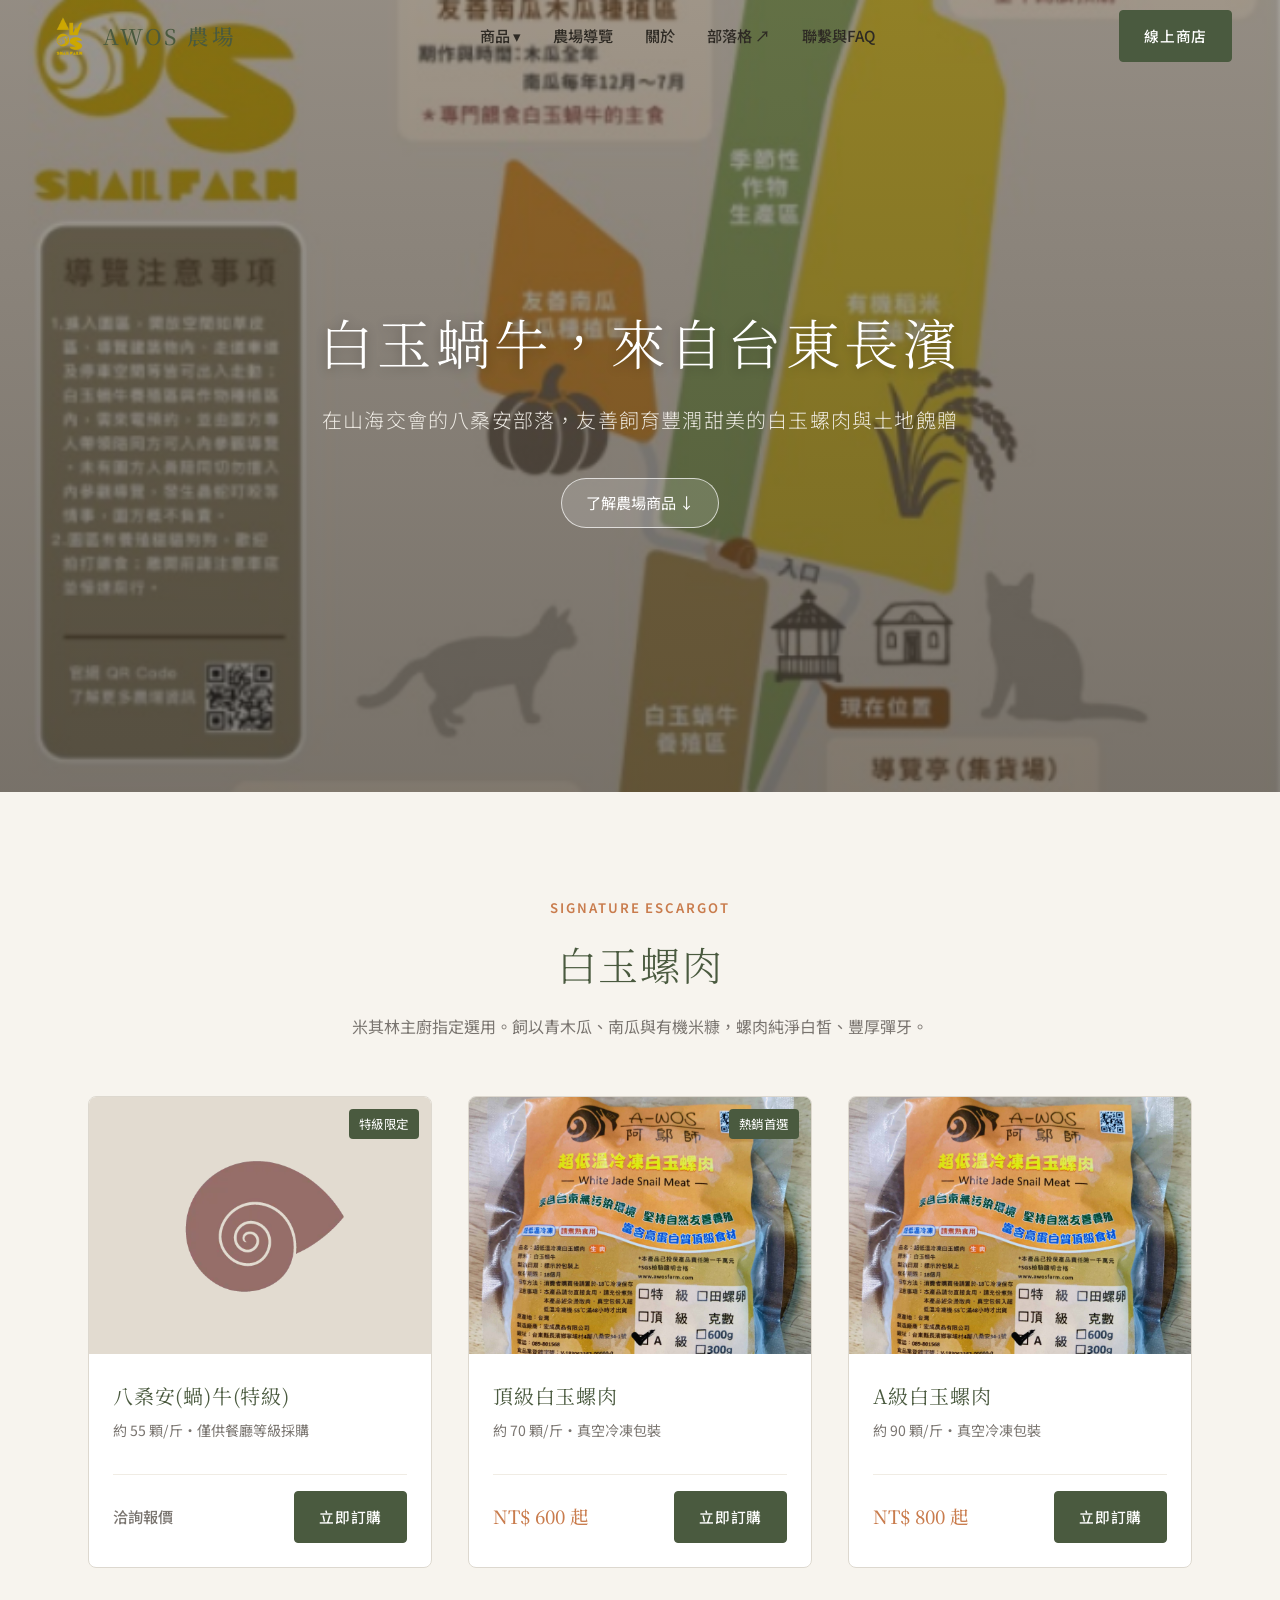
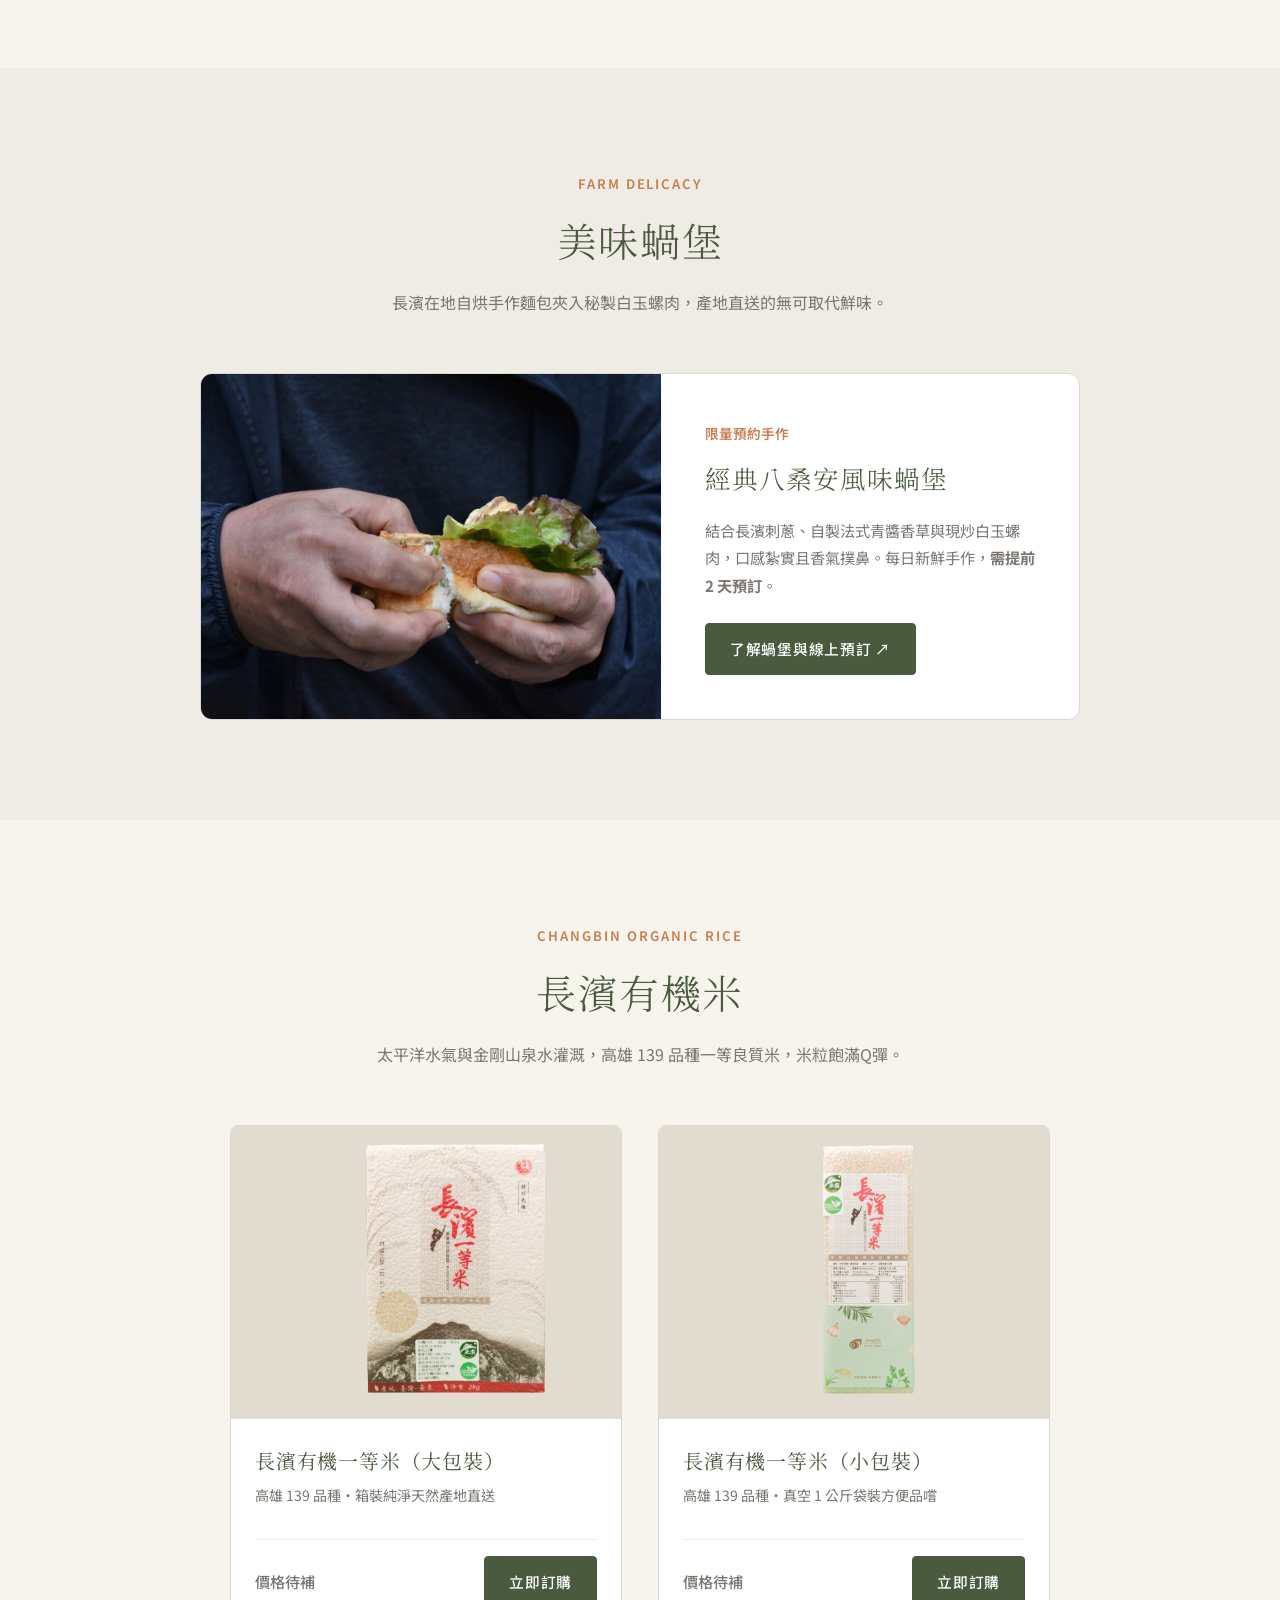
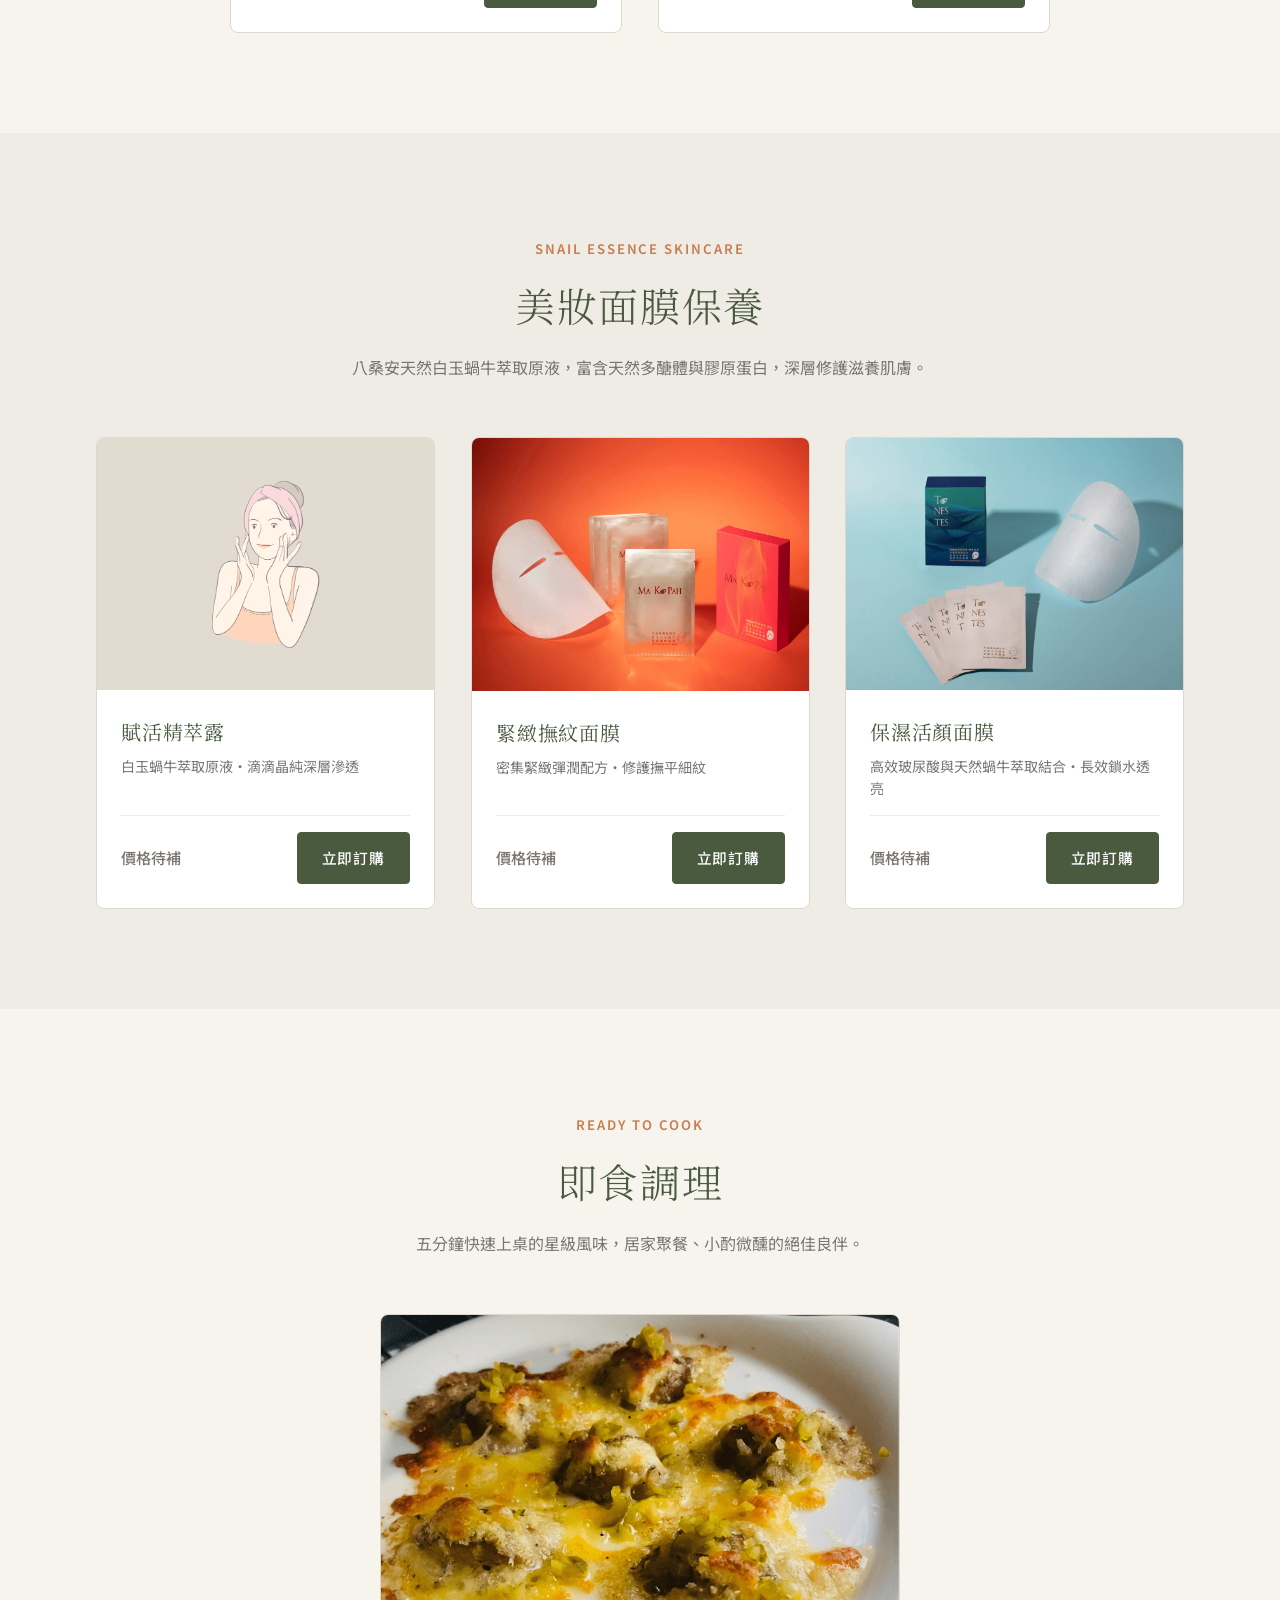
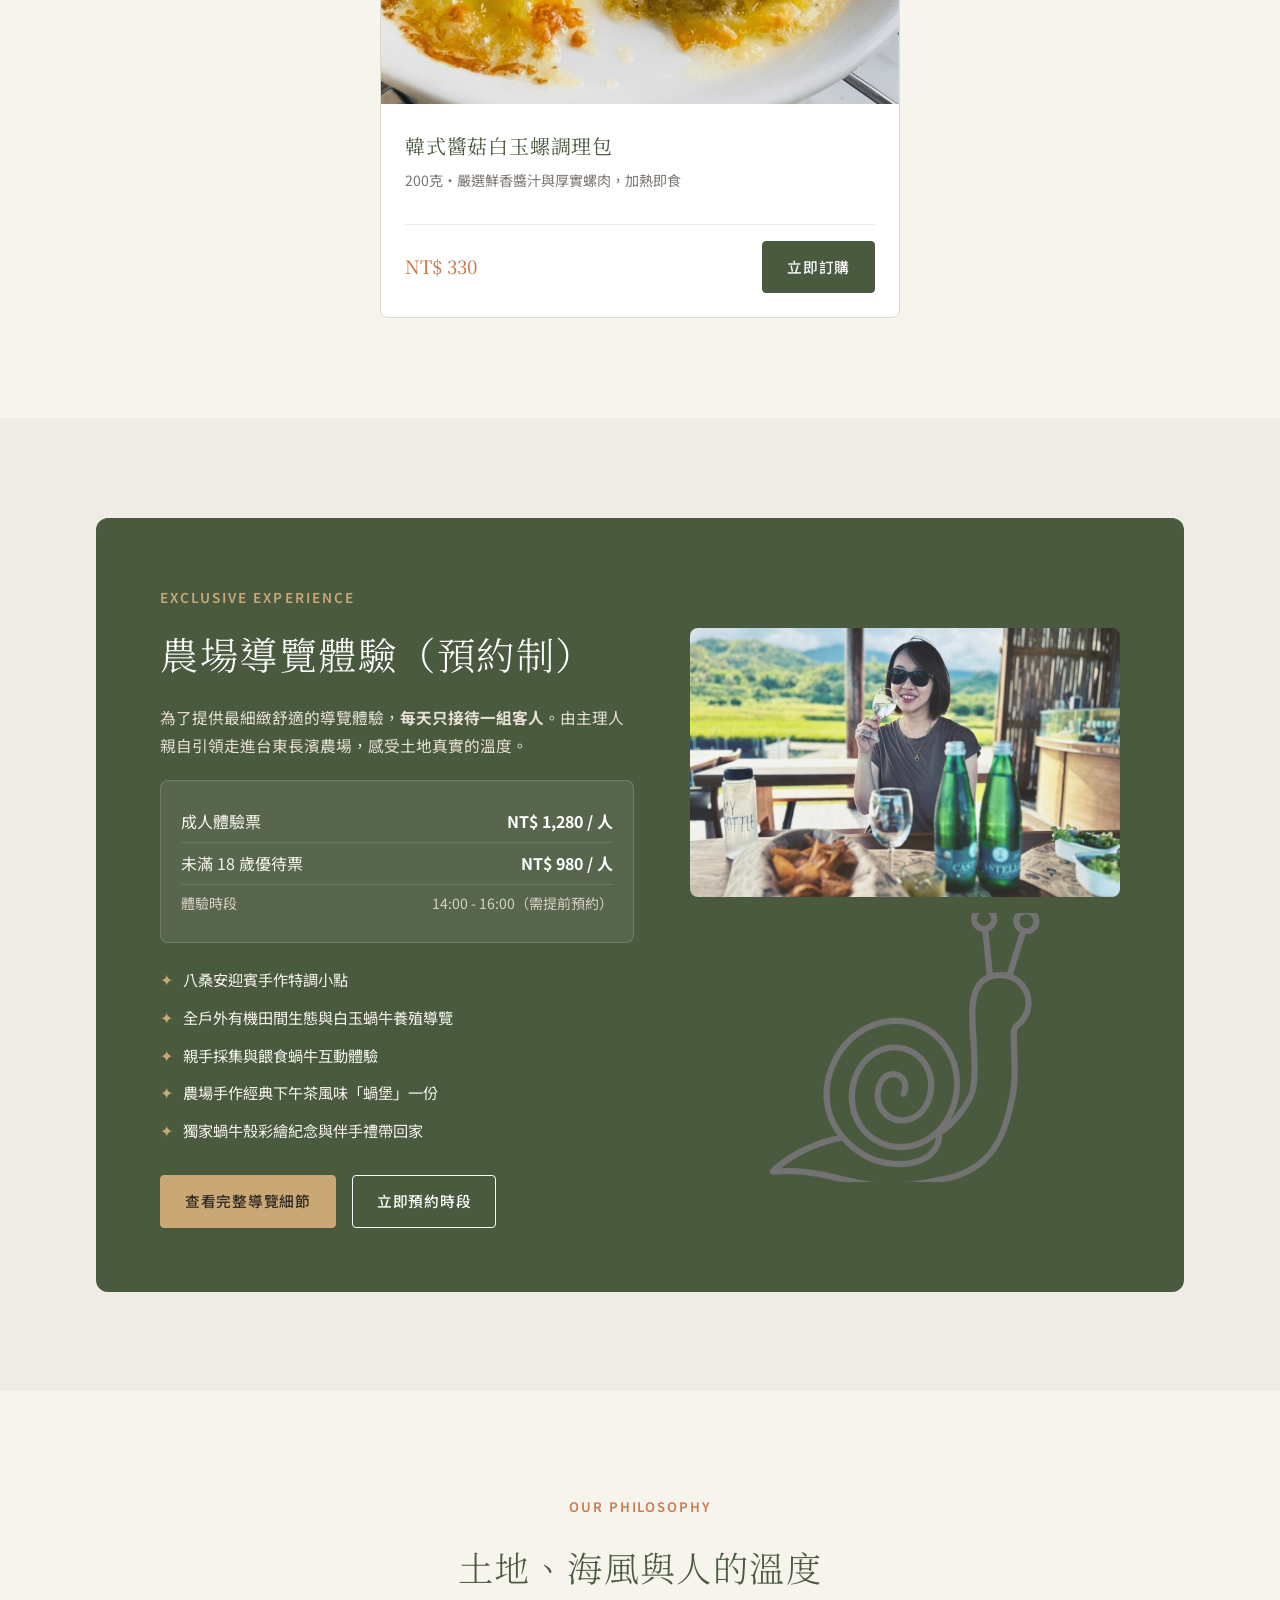
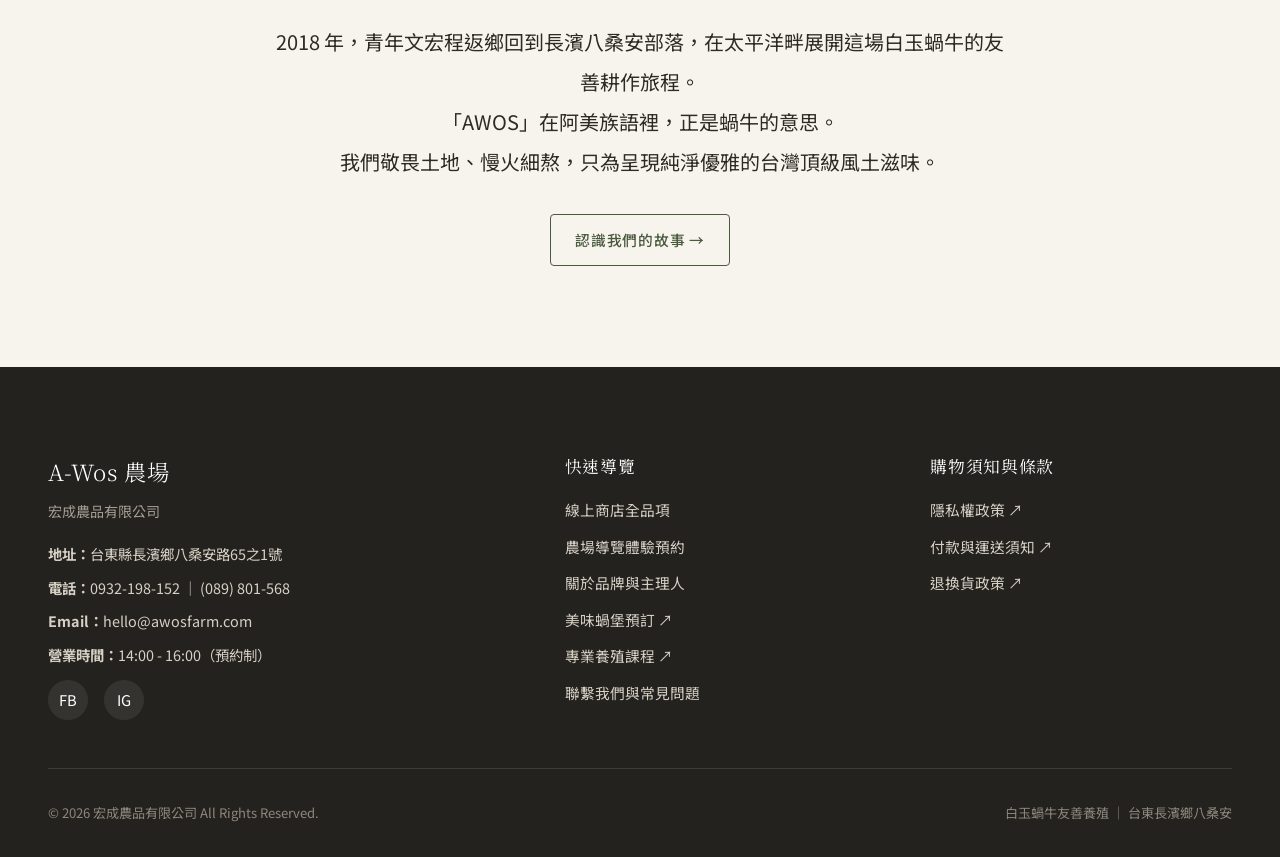
==== commit 7bb0df18: "1025_2" ====
--- a/index.html
+++ b/index.html
@@ -7,7 +7,7 @@
   <meta name="description" content="AWOS 農場位於台東長濱八桑安，全戶外友善飼育白玉蝸牛、有機一等米、白玉萃取美妝與深度農場導覽體驗。">
   <meta property="og:title" content="AWOS 農場 ｜ 白玉蝸牛，來自台東長濱">
   <meta property="og:description" content="米其林餐廳首選白玉螺肉、產地直送有機米、蝸堡預約與每日限定一組農場導覽體驗。">
-  <meta property="og:image" content="assets/farm-map.png">
+  <meta property="og:image" content="assets/logo_x.png">
   <meta property="og:type" content="website">
   <link rel="stylesheet" href="css/main.css">
 </head>
@@ -16,7 +16,7 @@
   <!-- 固定 Header 導覽列 -->
   <header class="awos-header" id="topHeader">
     <a href="index.html" class="awos-header__logo">
-      <img src="assets/cropped-cropped-宏成蝸牛Logo-去背-1.png" alt="AWOS 農場 Logo" class="awos-header__logo-img" onerror="this.style.display='none'; this.nextElementSibling.style.display='inline-flex';">
+      <img src="assets/logo_x.png" alt="AWOS 農場 Logo" class="awos-header__logo-img" onerror="this.style.display='none'; this.nextElementSibling.style.display='inline-flex';">
       <span class="awos-header__logo-fallback" style="display:none;">A</span>
       <span class="awos-header__logo-title">AWOS 農場</span>
     </a>
